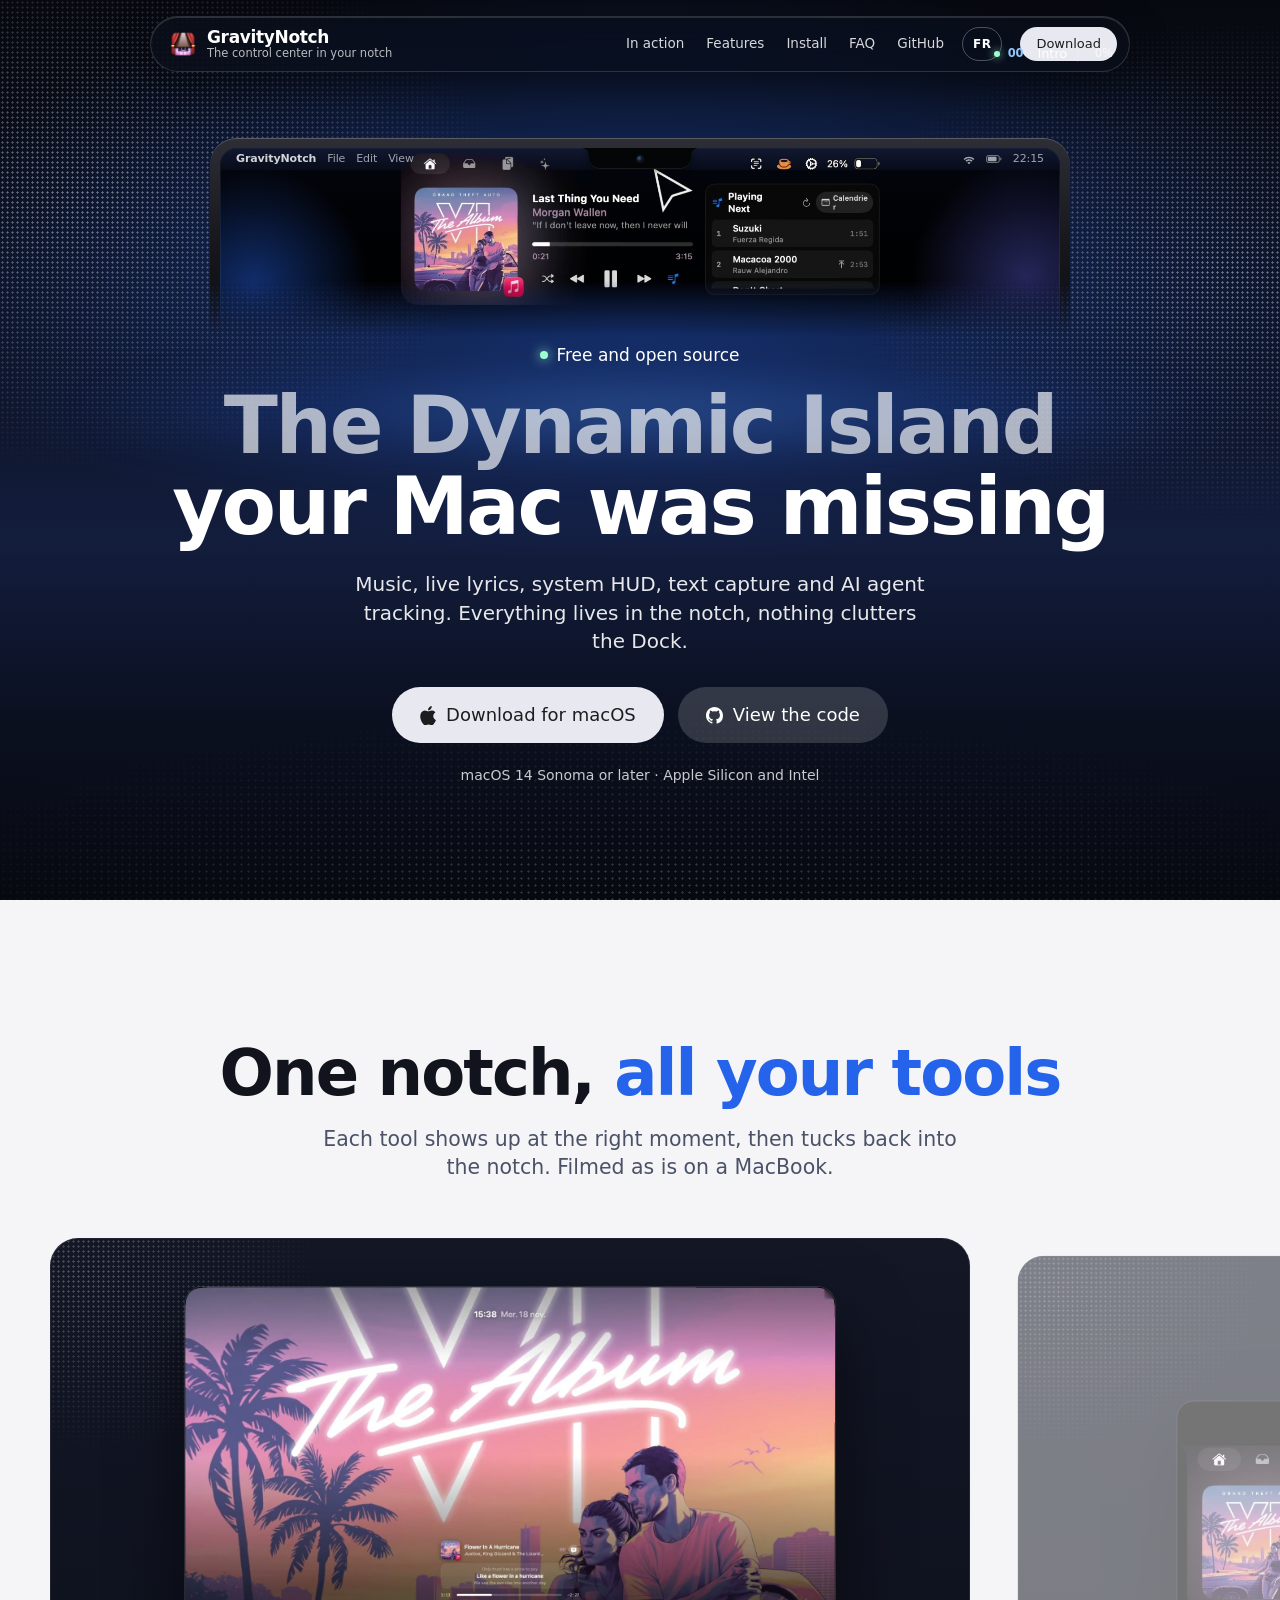
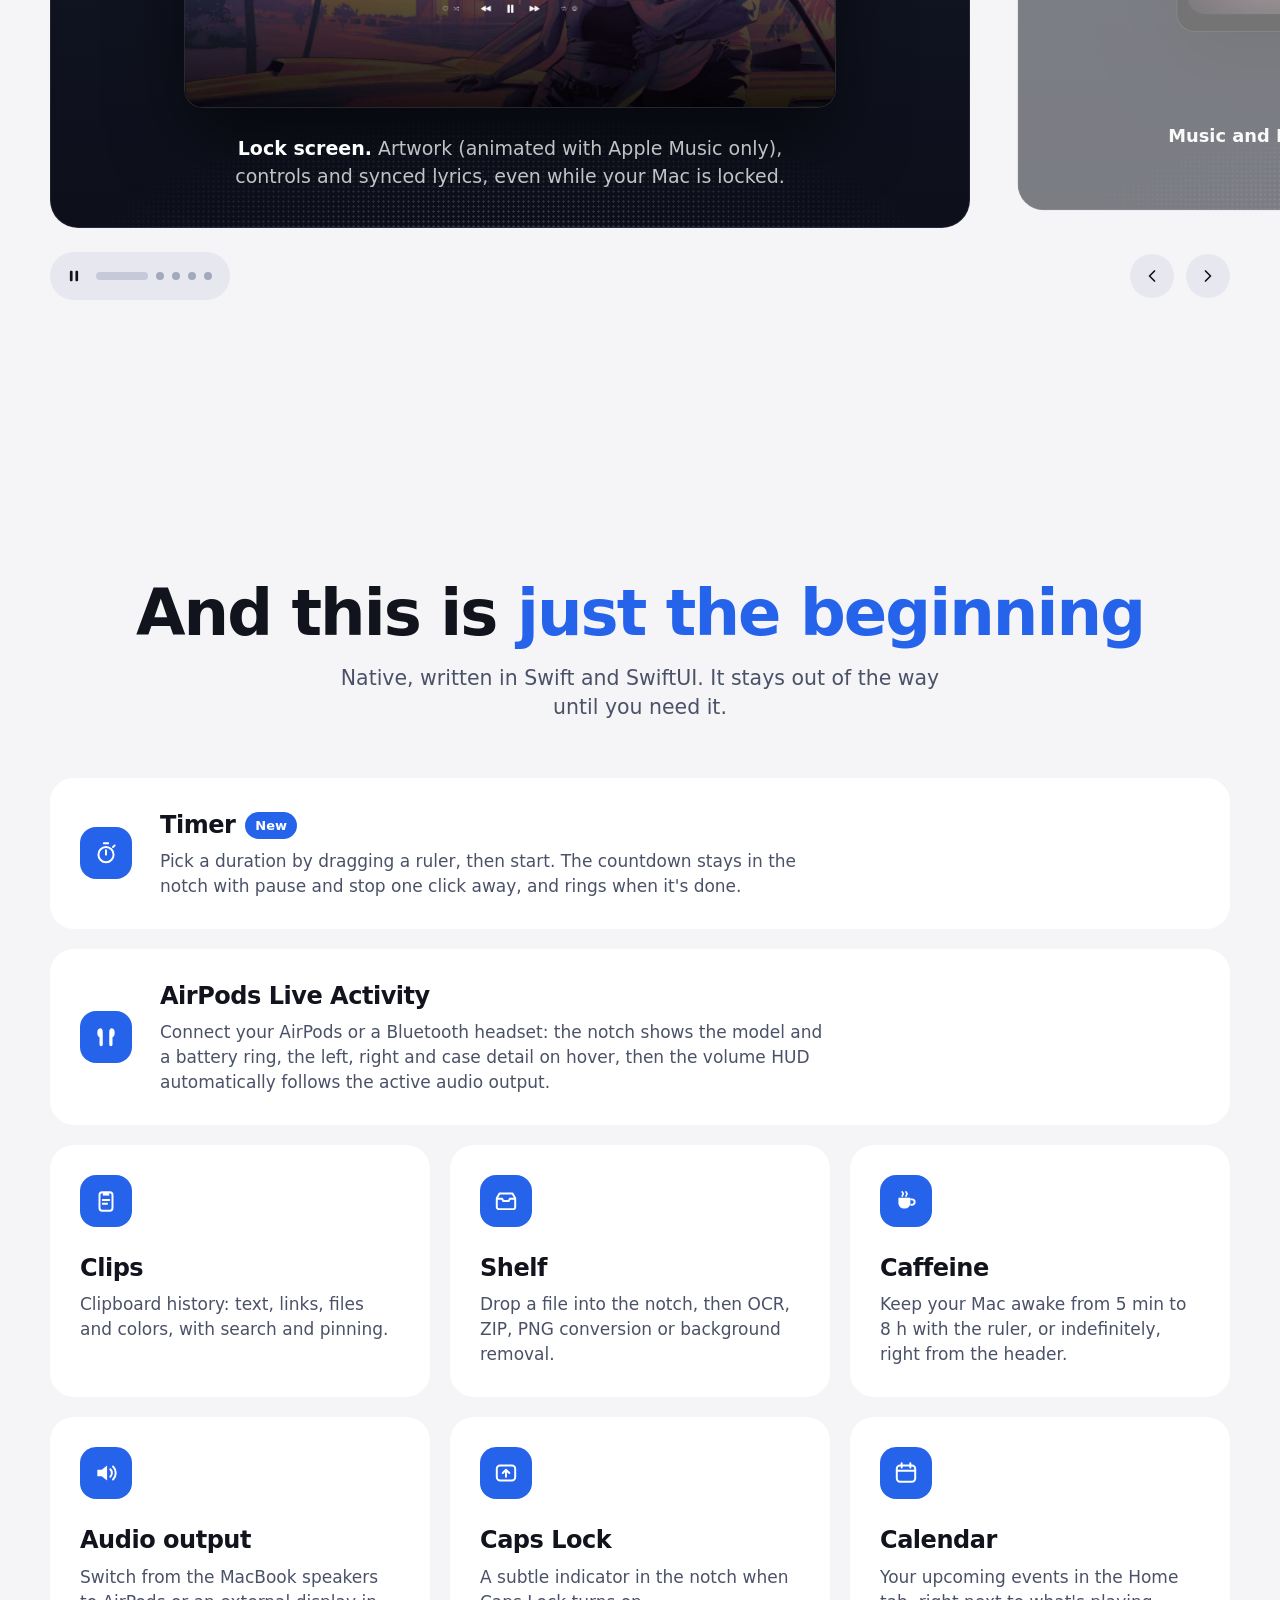
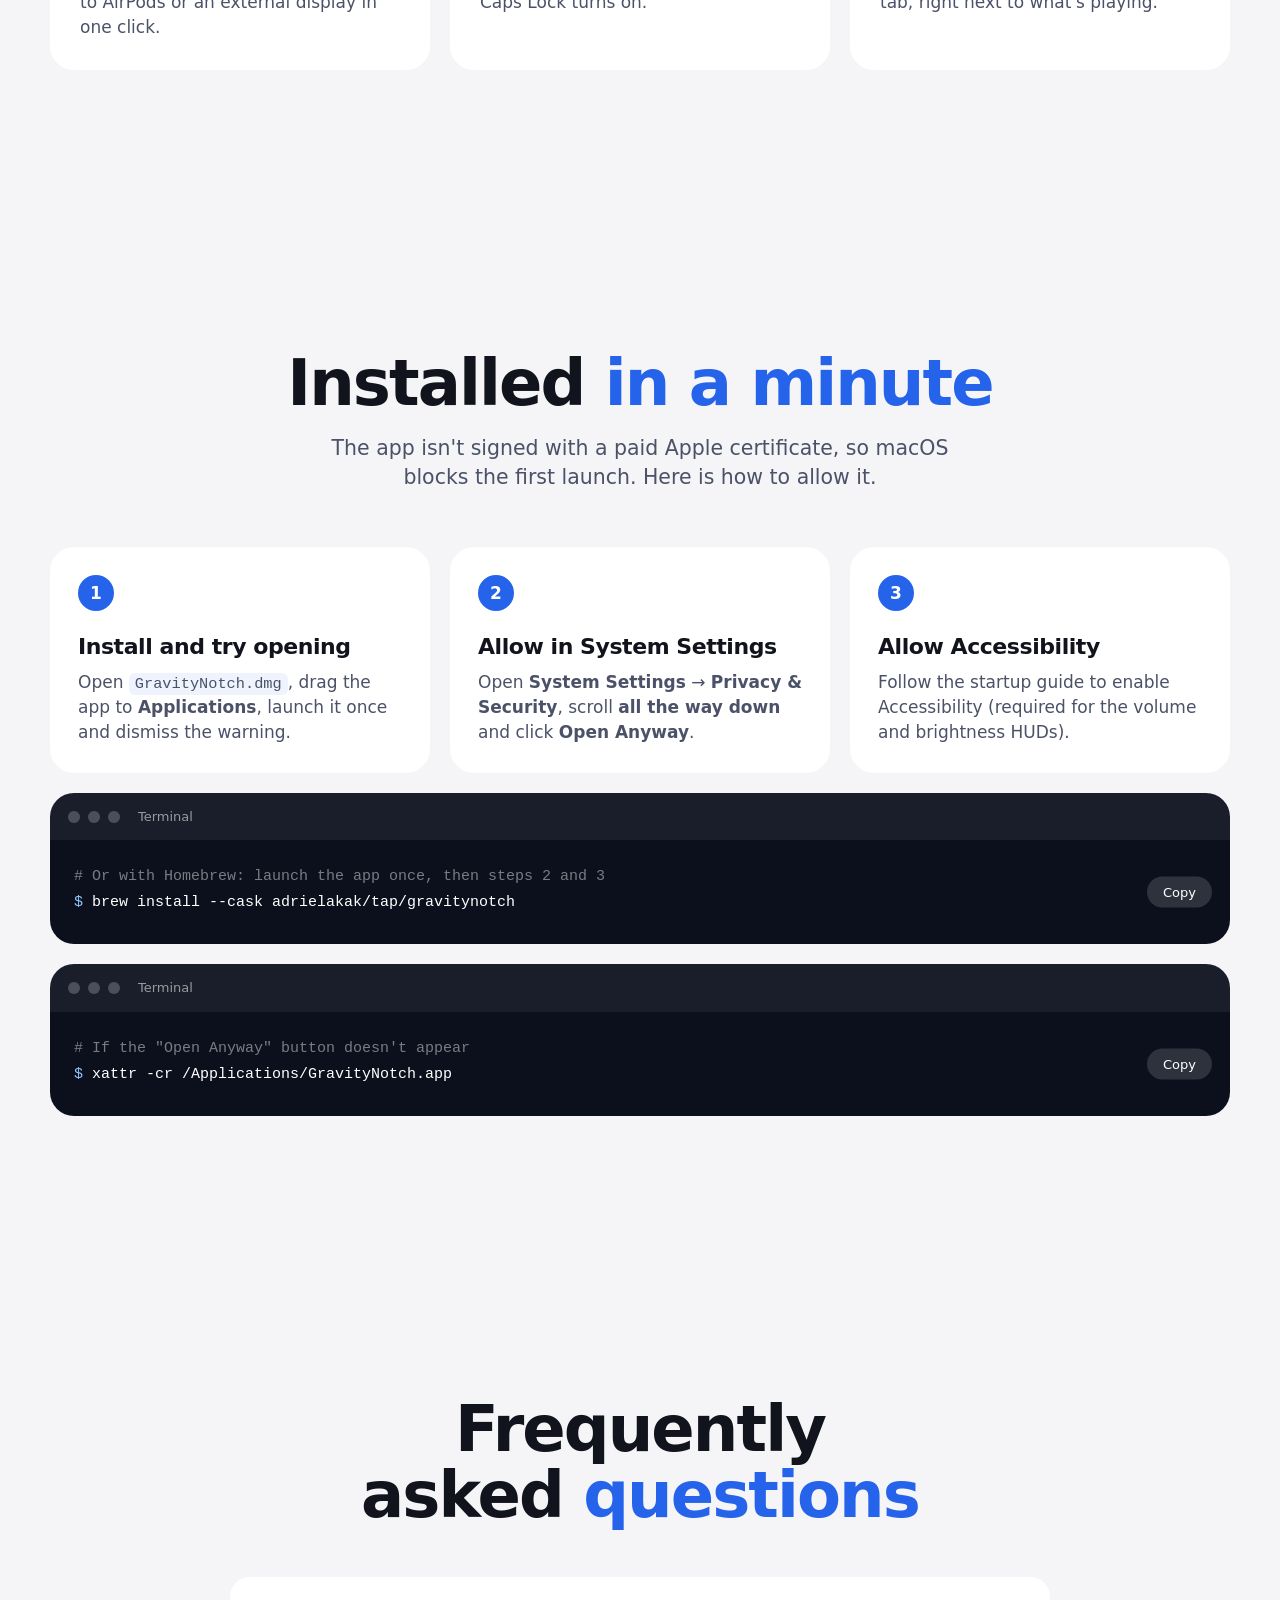
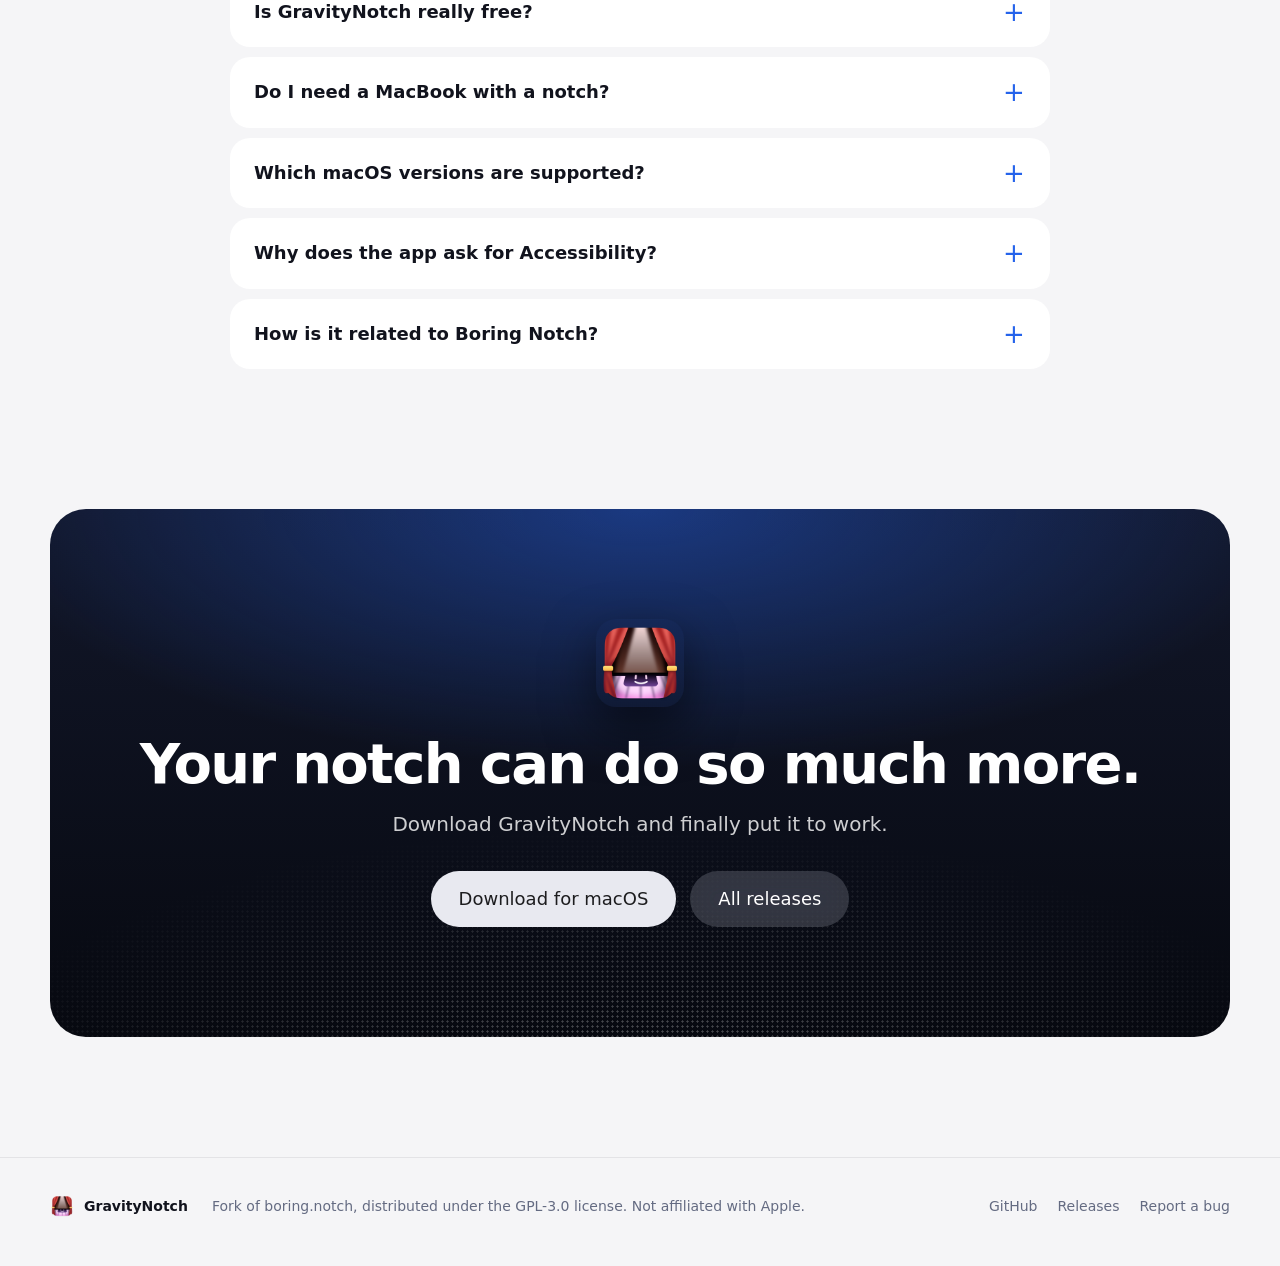
==== docs/index.html @ faa4b83b "docs: list macOS 27 Golden Gate as supported Co-Authored-By: Claude Opus 5.5 <noreply@anthropic.com>" ====
<!doctype html>
<html lang="fr">
<head>
  <meta charset="utf-8">
  <meta name="viewport" content="width=device-width, initial-scale=1, viewport-fit=cover">
  <title data-i18n="meta.title">GravityNotch, la Dynamic Island de votre Mac</title>
  <meta name="description" data-i18n-attr="content:meta.desc" content="GravityNotch transforme l'encoche de votre MacBook en centre de contrôle : musique, paroles sur l'écran verrouillé, HUD système, capture de texte et suivi d'agents IA. Gratuit et open source.">
  <meta name="theme-color" content="#070910">
  <meta property="og:type" content="website">
  <meta property="og:url" content="https://adrielakak.github.io/GravityNotch/">
  <meta property="og:title" content="GravityNotch">
  <meta property="og:description" content="La Dynamic Island de votre Mac. Gratuite et open source.">
  <meta property="og:image" content="https://adrielakak.github.io/GravityNotch/assets/og-preview.jpg">
  <meta property="og:image:width" content="1200">
  <meta property="og:image:height" content="630">
  <meta name="twitter:card" content="summary_large_image">
  <meta name="twitter:title" content="GravityNotch">
  <meta name="twitter:description" content="La Dynamic Island de votre Mac. Gratuite et open source.">
  <meta name="twitter:image" content="https://adrielakak.github.io/GravityNotch/assets/og-preview.jpg">
  <link rel="icon" type="image/png" href="assets/favicon.png">
  <link rel="stylesheet" href="styles.css?v=11">
  <script>document.documentElement.classList.add("js", "at-hero");</script>
</head>
<body>

  <header class="nav" id="nav">
    <div class="nav-inner">
      <a class="brand" href="#top" data-i18n-attr="aria-label:nav.home" aria-label="GravityNotch, accueil">
        <img src="assets/icon.png" alt="" width="28" height="28">
        <span class="brand-text">
          <strong>GravityNotch</strong>
          <small data-i18n="nav.tagline">Le centre de contrôle dans votre encoche</small>
        </span>
      </a>

      <div class="island-status" id="island-status" role="button" tabindex="0" data-i18n-attr="aria-label:nav.open" aria-label="Ouvrir la navigation">
        <span class="island-dot" aria-hidden="true"></span>
        <span class="island-section-wrap" id="island-section-wrap">
          <span class="island-index" id="island-index">00</span>
          <span class="island-sep" aria-hidden="true">·</span>
          <span class="island-section-name" id="island-section-name">Intro</span>
        </span>
        <span class="island-percent" id="island-percent">0%</span>
      </div>

      <nav class="nav-links" data-i18n-attr="aria-label:nav.main" aria-label="Navigation principale">
        <a href="#demo" data-section="demo" data-i18n="sec.demo">En action</a>
        <a href="#features" data-section="features" data-i18n="sec.features">Fonctionnalités</a>
        <a href="#install" data-section="install" data-i18n="sec.install">Installation</a>
        <a href="#faq" data-section="faq">FAQ</a>
        <a href="https://github.com/adrielakak/GravityNotch" target="_blank" rel="noopener">GitHub</a>
      </nav>
      <button class="nav-lang" id="lang-toggle" type="button" lang="en" aria-label="Switch to English">EN</button>
      <a class="pill pill-sm pill-light nav-cta" href="https://github.com/adrielakak/GravityNotch/releases/latest/download/GravityNotch.dmg" data-i18n="nav.cta">Télécharger</a>
    </div>
    <div class="island-progress-track" aria-hidden="true">
      <div class="island-progress-bar" id="island-progress-bar"></div>
    </div>
  </header>

  <main id="top">

    <section class="hero" id="hero">
      <div class="hero-bg" aria-hidden="true">
        <div class="stipple stipple-a"></div>
        <div class="stipple stipple-b"></div>
        <div class="horizon"></div>
      </div>

      <div class="screen">
        <div class="screen-display">
          <div class="mac-menubar" aria-hidden="true">
            <div class="mac-menu-left">
              <span>GravityNotch</span>
              <span>File</span>
              <span>Edit</span>
              <span>View</span>
            </div>
            <div class="mac-menu-right">
              <svg viewBox="0 0 16 12" width="12" height="9"><path fill="currentColor" d="M8 2.4c2.8 0 5.3 1.1 7.1 2.9l-1.3 1.3C12.3 5.1 10.3 4.2 8 4.2s-4.3.9-5.8 2.4L.9 5.3C2.7 3.5 5.2 2.4 8 2.4zm0 3.4c1.8 0 3.5.7 4.7 1.9l-1.3 1.3c-.9-.9-2.1-1.4-3.4-1.4s-2.5.5-3.4 1.4L3.3 7.7C4.5 6.5 6.2 5.8 8 5.8zm0 3.4c.9 0 1.7.4 2.2 1l-2.2 2.2-2.2-2.2c.5-.6 1.3-1 2.2-1z"/></svg>
              <svg viewBox="0 0 22 11" width="16" height="8"><rect x="0.8" y="0.8" width="17.4" height="9.4" rx="2.4" fill="none" stroke="currentColor" stroke-width="1.3" opacity="0.75"/><rect x="2.5" y="2.5" width="12" height="6" rx="1.2" fill="currentColor"/><path d="M19.5 3.6v3.8a1.6 1.6 0 0 0 0-3.8z" fill="currentColor" opacity="0.65"/></svg>
              <span>22:15</span>
            </div>
          </div>
          <div class="mac-notch" aria-hidden="true"><span class="mac-camera"></span></div>
          <div class="screen-stage">
            <video class="screen-video" src="assets/video/hero.mp4" poster="assets/video/hero.jpg"
                   autoplay muted loop playsinline preload="auto"
                   data-i18n-attr="aria-label:hero.video" aria-label="Démonstration : la musique, le volume, la luminosité et l'activité d'un agent IA s'affichent dans l'encoche"></video>
          </div>
        </div>
      </div>

      <div class="hero-copy">
        <p class="eyebrow" data-i18n="hero.eyebrow"><span class="dot"></span> Gratuit et open source</p>
        <h1 class="display" data-i18n="hero.title"><span class="soft">La Dynamic Island</span> qui manquait à votre Mac</h1>
        <p class="lede" data-i18n="hero.lede">Musique, paroles en direct, HUD système, capture de texte et suivi d'agents IA. Tout vit dans l'encoche, rien n'encombre le Dock.</p>
        <div class="cta-row">
          <a class="pill pill-light pill-lg" href="https://github.com/adrielakak/GravityNotch/releases/latest/download/GravityNotch.dmg">
            <svg viewBox="0 0 17 20" width="16" height="19" aria-hidden="true"><path fill="currentColor" d="M14.1 10.6c0-2.6 2.1-3.8 2.2-3.9-1.2-1.8-3.1-2-3.7-2-1.6-.2-3.1.9-3.9.9-.8 0-2-.9-3.4-.9C3.6 4.8 2 5.8 1.1 7.3c-1.8 3.2-.5 7.9 1.3 10.5.9 1.3 1.9 2.7 3.2 2.6 1.3-.1 1.8-.8 3.4-.8 1.6 0 2 .8 3.4.8 1.4 0 2.3-1.3 3.1-2.6 1-1.5 1.4-2.9 1.4-3-.1 0-2.8-1.1-2.8-4.2zM11.5 3c.7-.9 1.2-2 1-3.1-1 0-2.2.7-2.9 1.5-.6.7-1.2 1.9-1 3 1.1.1 2.2-.6 2.9-1.4z"/></svg>
            <span data-i18n="cta.download">Télécharger pour macOS</span>
          </a>
          <a class="pill pill-glass pill-lg" href="https://github.com/adrielakak/GravityNotch" target="_blank" rel="noopener">
            <svg viewBox="0 0 16 16" width="17" height="17" aria-hidden="true"><path fill="currentColor" d="M8 0C3.58 0 0 3.58 0 8c0 3.54 2.29 6.53 5.47 7.59.4.07.55-.17.55-.38v-1.33c-2.23.48-2.7-1.07-2.7-1.07-.36-.92-.89-1.17-.89-1.17-.73-.5.05-.49.05-.49.8.06 1.23.83 1.23.83.72 1.23 1.88.87 2.33.67.07-.52.28-.87.51-1.07-1.78-.2-3.65-.89-3.65-3.95 0-.87.31-1.59.82-2.15-.08-.2-.36-1.02.08-2.12 0 0 .67-.21 2.2.82a7.6 7.6 0 0 1 4 0c1.53-1.04 2.2-.82 2.2-.82.44 1.1.16 1.92.08 2.12.51.56.82 1.27.82 2.15 0 3.07-1.87 3.75-3.65 3.95.29.25.54.73.54 1.48v2.2c0 .21.15.46.55.38A8 8 0 0 0 16 8c0-4.42-3.58-8-8-8z"/></svg>
            <span data-i18n="cta.code">Voir le code</span>
          </a>
        </div>
        <p class="fineprint" data-i18n="hero.fine">macOS 14 Sonoma ou plus récent · Apple Silicon et Intel</p>
      </div>
    </section>

    <section class="section showcase" id="demo">
      <div class="wrap">
        <h2 class="headline reveal" data-i18n="demo.title">Une encoche, <span class="soft">tous vos outils</span></h2>
        <p class="sub reveal" data-i18n="demo.sub">Chaque outil apparaît au bon moment, puis se range dans l'encoche. Filmé tel quel sur un MacBook.</p>
      </div>

      <div class="rail" id="rail" data-i18n-attr="aria-roledescription:demo.carousel" aria-roledescription="carrousel">
        <article class="slide" aria-roledescription="diapositive" aria-label="1 sur 5">
          <div class="media media-full media-lock"><video src="assets/video/lock_screen.mp4" poster="assets/video/lock_screen.jpg" muted playsinline preload="none"></video></div>
          <p class="slide-cap" data-i18n="slide.1"><b>Écran verrouillé.</b> Pochette (animée avec Apple Music uniquement), commandes et paroles synchronisées, même Mac verrouillé.</p>
        </article>
        <article class="slide" aria-roledescription="diapositive" aria-label="2 sur 5">
          <div class="media media-wide"><video src="assets/video/musique.mp4" poster="assets/video/musique.jpg" muted playsinline preload="none"></video></div>
          <p class="slide-cap" data-i18n="slide.2"><b>Musique et Playing Next.</b> Survolez l'encoche : lecteur, paroles et file d'attente.</p>
        </article>
        <article class="slide" aria-roledescription="diapositive" aria-label="3 sur 5">
          <div class="media media-wide"><video src="assets/video/musique_and_brightness.mp4" poster="assets/video/musique_and_brightness.jpg" muted playsinline preload="none"></video></div>
          <p class="slide-cap" data-i18n="slide.3"><b>HUD système.</b> Volume et luminosité s'affichent dans l'encoche, sans les bulles de macOS.</p>
        </article>
        <article class="slide" aria-roledescription="diapositive" aria-label="4 sur 5">
          <div class="media media-full"><video src="assets/video/ocr.mp4" poster="assets/video/ocr.jpg" muted playsinline preload="none"></video></div>
          <p class="slide-cap" data-i18n="slide.4"><b>Capture de texte.</b> Sélectionnez une zone de l'écran, le texte est déjà dans le presse-papiers.</p>
        </article>
        <article class="slide" aria-roledescription="diapositive" aria-label="5 sur 5">
          <div class="media media-wide"><video src="assets/video/ai_activity.mp4" poster="assets/video/ai_activity.jpg" muted playsinline preload="none"></video></div>
          <p class="slide-cap" data-i18n="slide.5"><b>Agents IA.</b> Claude Code et Antigravity suivis en direct : étape, contexte, outils.</p>
        </article>
      </div>

      <div class="wrap rail-controls">
        <div class="dots-wrap">
          <button class="playpause" id="playpause" type="button" aria-label="Mettre en pause">
            <svg class="i-pause" viewBox="0 0 24 24"><rect x="6.5" y="5" width="3.6" height="14" rx="1.2" fill="currentColor"/><rect x="13.9" y="5" width="3.6" height="14" rx="1.2" fill="currentColor"/></svg>
            <svg class="i-play" viewBox="0 0 24 24"><path d="M8 5.5v13a1 1 0 0 0 1.5.86l10.5-6.5a1 1 0 0 0 0-1.72L9.5 4.64A1 1 0 0 0 8 5.5z" fill="currentColor"/></svg>
          </button>
          <div class="dots" id="dots" role="tablist" data-i18n-attr="aria-label:demo.choose" aria-label="Choisir une diapositive"></div>
        </div>
        <div class="arrows">
          <button class="arrow" id="prev" type="button" data-i18n-attr="aria-label:demo.prev" aria-label="Précédent"><svg viewBox="0 0 24 24"><path d="M15 6l-6 6 6 6" fill="none" stroke="currentColor" stroke-width="2" stroke-linecap="round" stroke-linejoin="round"/></svg></button>
          <button class="arrow" id="next" type="button" data-i18n-attr="aria-label:demo.next" aria-label="Suivant"><svg viewBox="0 0 24 24"><path d="M9 6l6 6-6 6" fill="none" stroke="currentColor" stroke-width="2" stroke-linecap="round" stroke-linejoin="round"/></svg></button>
        </div>
      </div>
    </section>

    <section class="section" id="features">
      <div class="wrap">
        <h2 class="headline reveal" data-i18n="feat.title">Et ce n'est <span class="soft">que le début</span></h2>
        <p class="sub reveal" data-i18n="feat.sub">Natif, écrit en Swift et SwiftUI. Il se fait oublier jusqu'au moment où vous en avez besoin.</p>

        <div class="grid">
          <div class="tile tile-wide reveal">
            <div class="tile-icon"><svg viewBox="0 0 24 24"><circle cx="12" cy="13.5" r="7" fill="none" stroke="currentColor" stroke-width="1.8"/><path d="M12 13.5V9.5M10 3h4M18.5 6.5l1.5-1.5" stroke="currentColor" stroke-width="1.8" stroke-linecap="round"/></svg></div>
            <div class="tile-body">
              <h3><span data-i18n="tile.t.t">Minuteur</span> <span class="tile-new" data-i18n="tile.new">Nouveau</span></h3>
              <p data-i18n="tile.t.d">Choisissez une durée en faisant glisser une réglette, puis lancez. Le compte à rebours reste dans l'encoche, avec pause et arrêt à portée de clic, et sonne à la fin.</p>
            </div>
          </div>
          <div class="tile tile-wide reveal">
            <div class="tile-icon"><svg viewBox="0 0 24 24"><path d="M7.5 4a3.5 3.5 0 0 0-3.5 3.5V9a3.5 3.5 0 0 0 2 3.16V19a1.5 1.5 0 0 0 3 0V7.5A3.5 3.5 0 0 0 7.5 4zM16.5 4A3.5 3.5 0 0 1 20 7.5V9a3.5 3.5 0 0 1-2 3.16V19a1.5 1.5 0 0 1-3 0V7.5A3.5 3.5 0 0 1 16.5 4z" fill="currentColor"/></svg></div>
            <div class="tile-body">
              <h3 data-i18n="tile.0.t">Live Activity AirPods</h3>
              <p data-i18n="tile.0.d">Connectez vos AirPods ou un casque Bluetooth : l'encoche affiche le modèle et l'anneau de batterie, le détail gauche, droite et boîtier au survol, puis le HUD de volume suit automatiquement la sortie audio active.</p>
            </div>
          </div>
          <div class="tile reveal">
            <div class="tile-icon"><svg viewBox="0 0 24 24"><rect x="6" y="4" width="12" height="17" rx="2.5" fill="none" stroke="currentColor" stroke-width="1.8"/><path d="M9 4.5h6v2.5H9z" fill="currentColor"/><path d="M9 11h6M9 14.5h4" stroke="currentColor" stroke-width="1.8" stroke-linecap="round"/></svg></div>
            <h3 data-i18n="tile.1.t">Clips</h3>
            <p data-i18n="tile.1.d">L'historique du presse-papiers : textes, liens, fichiers et couleurs, avec recherche et épinglage.</p>
          </div>
          <div class="tile reveal">
            <div class="tile-icon"><svg viewBox="0 0 24 24"><path d="M3.5 9.5 6 5h12l2.5 4.5v8a2 2 0 0 1-2 2h-13a2 2 0 0 1-2-2z" fill="none" stroke="currentColor" stroke-width="1.8" stroke-linejoin="round"/><path d="M3.5 10h5l1 2h5l1-2h5" fill="none" stroke="currentColor" stroke-width="1.8" stroke-linejoin="round"/></svg></div>
            <h3 data-i18n="tile.2.t">Shelf</h3>
            <p data-i18n="tile.2.d">Déposez un fichier dans l'encoche, puis OCR, ZIP, conversion PNG ou suppression du fond.</p>
          </div>
          <div class="tile reveal">
            <div class="tile-icon"><svg viewBox="0 0 24 24"><path d="M5 9h11v5a5 5 0 0 1-5 5h-1a5 5 0 0 1-5-5z" fill="currentColor"/><path d="M16 10.5h1.5a2.5 2.5 0 0 1 0 5H16" stroke="currentColor" stroke-width="1.8" fill="none"/><path d="M8.5 3.5c0 1 1 1 1 2s-1 1-1 2M12 3.5c0 1 1 1 1 2s-1 1-1 2" stroke="currentColor" stroke-width="1.5" fill="none" stroke-linecap="round"/></svg></div>
            <h3 data-i18n="tile.3.t">Caffeine</h3>
            <p data-i18n="tile.3.d">Empêchez la mise en veille de 5 min à 8 h avec la réglette, ou sans limite, depuis l'en-tête.</p>
          </div>
          <div class="tile reveal">
            <div class="tile-icon"><svg viewBox="0 0 24 24"><path d="M4 9h4l5-4v14l-5-4H4z" fill="currentColor"/><path d="M16 8.5a5 5 0 0 1 0 7M18.5 6a8.5 8.5 0 0 1 0 12" stroke="currentColor" stroke-width="1.8" fill="none" stroke-linecap="round"/></svg></div>
            <h3 data-i18n="tile.4.t">Sortie audio</h3>
            <p data-i18n="tile.4.d">Passez des haut-parleurs du MacBook aux AirPods ou à un écran externe en un clic.</p>
          </div>
          <div class="tile reveal">
            <div class="tile-icon"><svg viewBox="0 0 24 24"><rect x="3.5" y="5" width="17" height="14" rx="3" fill="none" stroke="currentColor" stroke-width="1.8"/><path d="M12 15.5V9m0 0-3 3m3-3 3 3" fill="none" stroke="currentColor" stroke-width="1.8" stroke-linecap="round" stroke-linejoin="round"/></svg></div>
            <h3 data-i18n="tile.5.t">Verr. Maj</h3>
            <p data-i18n="tile.5.d">Un indicateur discret dans l'encoche quand le verrouillage des majuscules s'active.</p>
          </div>
          <div class="tile reveal">
            <div class="tile-icon"><svg viewBox="0 0 24 24"><rect x="3.5" y="5" width="17" height="15" rx="3" fill="none" stroke="currentColor" stroke-width="1.8"/><path d="M3.5 10h17M8 3v4M16 3v4" stroke="currentColor" stroke-width="1.8" stroke-linecap="round"/></svg></div>
            <h3 data-i18n="tile.6.t">Calendrier</h3>
            <p data-i18n="tile.6.d">Vos prochains événements dans l'onglet Home, à côté de la musique en cours.</p>
          </div>
        </div>
      </div>
    </section>

    <section class="section" id="install">
      <div class="wrap">
        <h2 class="headline reveal" data-i18n="inst.title">Installé <span class="soft">en une minute</span></h2>
        <p class="sub reveal" data-i18n="inst.sub">L'app n'est pas signée avec un certificat Apple payant : macOS la bloque au premier lancement, c'est normal.</p>

        <ol class="steps">
          <li class="reveal"><span class="num">1</span><h3 data-i18n="step.1.t">Installez et lancez l'app</h3><p data-i18n="step.1.d">Ouvrez <code>GravityNotch.dmg</code>, glissez l'app dans <b>Applications</b>, lancez-la une première fois puis fermez l'alerte.</p></li>
          <li class="reveal"><span class="num">2</span><h3 data-i18n="step.2.t">Autorisez dans les Réglages</h3><p data-i18n="step.2.d">Ouvrez <b>Réglages Système</b> → <b>Confidentialité et sécurité</b>, descendez <b>tout en bas</b> et cliquez sur <b>Ouvrir quand même</b>.</p></li>
          <li class="reveal"><span class="num">3</span><h3 data-i18n="step.3.t">Autorisez l'Accessibilité</h3><p data-i18n="step.3.d">Suivez l'assistant au démarrage pour activer l'Accessibilité (requis pour les HUD volume et luminosité).</p></li>
        </ol>

        <div class="terminal reveal">
          <div class="term-bar"><i></i><i></i><i></i><span>Terminal</span></div>
          <div class="term-body">
            <p class="muted" data-i18n="inst.brew"># Ou avec Homebrew : lancez l'app une fois, puis étapes 2 et 3</p>
            <p><span class="prompt">$</span> <span id="cmd-brew">brew install --cask adrielakak/tap/gravitynotch</span></p>
            <button class="copy" type="button" data-copy="cmd-brew" data-i18n="inst.copy">Copier</button>
          </div>
        </div>

        <div class="terminal reveal">
          <div class="term-bar"><i></i><i></i><i></i><span>Terminal</span></div>
          <div class="term-body">
            <p class="muted" data-i18n="inst.comment"># Si le bouton « Ouvrir quand même » n'apparaît pas</p>
            <p><span class="prompt">$</span> <span id="cmd">xattr -cr /Applications/GravityNotch.app</span></p>
            <button class="copy" id="copy" type="button" data-copy="cmd" data-i18n="inst.copy">Copier</button>
          </div>
        </div>
      </div>
    </section>

    <section class="section" id="faq">
      <div class="wrap narrow">
        <h2 class="headline reveal" data-i18n="faq.title">Questions <span class="soft">fréquentes</span></h2>
        <div class="faq">
          <details>
            <summary data-i18n="faq.1.q">GravityNotch est-il vraiment gratuit&nbsp;?</summary>
            <p data-i18n="faq.1.a">Oui. Le code est publié sous licence GNU GPL v3.0 : vous pouvez l'utiliser, le lire, le modifier et le redistribuer selon les termes de la licence.</p>
          </details>
          <details>
            <summary data-i18n="faq.2.q">Faut-il un MacBook avec encoche&nbsp;?</summary>
            <p data-i18n="faq.2.a">Non. Sur un écran sans encoche, GravityNotch affiche une île virtuelle en haut de l'écran.</p>
          </details>
          <details>
            <summary data-i18n="faq.3.q">Quelles versions de macOS sont prises en charge&nbsp;?</summary>
            <p data-i18n="faq.3.a">macOS 14 Sonoma, macOS 15 Sequoia, macOS 26 Tahoe et macOS 27 Golden Gate, sur Apple Silicon comme sur Intel.</p>
          </details>
          <details>
            <summary data-i18n="faq.4.q">Pourquoi l'app demande-t-elle l'Accessibilité&nbsp;?</summary>
            <p data-i18n="faq.4.a">Pour intercepter les touches de volume, de luminosité et de rétroéclairage, et afficher leur HUD dans l'encoche à la place des bulles de macOS.</p>
          </details>
          <details>
            <summary data-i18n="faq.5.q">Quel est le lien avec Boring Notch&nbsp;?</summary>
            <p data-i18n="faq.5.a">GravityNotch est un fork de <a href="https://github.com/TheBoredTeam/boring.notch" target="_blank" rel="noopener">boring.notch</a> par TheBoredTeam, à qui revient l'architecture d'origine. GravityNotch y ajoute l'écran verrouillé, Playing Next, l'OCR, Clips, Agents et plus encore.</p>
          </details>
        </div>
      </div>
    </section>

    <section class="final">
      <div class="final-card reveal">
        <div class="stipple" aria-hidden="true"></div>
        <img src="assets/icon.png" alt="" width="88" height="88" class="final-icon">
        <h2 class="display-sm" data-i18n="final.title">Votre encoche peut faire bien plus.</h2>
        <p data-i18n="final.sub">Téléchargez GravityNotch et donnez-lui enfin du travail.</p>
        <div class="cta-row">
          <a class="pill pill-light pill-lg" href="https://github.com/adrielakak/GravityNotch/releases/latest/download/GravityNotch.dmg" data-i18n="cta.download">Télécharger pour macOS</a>
          <a class="pill pill-glass pill-lg" href="https://github.com/adrielakak/GravityNotch/releases" target="_blank" rel="noopener" data-i18n="final.all">Toutes les versions</a>
        </div>
      </div>
    </section>
  </main>

  <footer class="footer">
    <div class="wrap footer-inner">
      <div class="brand">
        <img src="assets/icon.png" alt="" width="24" height="24">
        <strong>GravityNotch</strong>
      </div>
      <p data-i18n="footer.text">Fork de <a href="https://github.com/TheBoredTeam/boring.notch" target="_blank" rel="noopener">boring.notch</a>, distribué sous licence GPL-3.0. Non affilié à Apple.</p>
      <div class="footer-links">
        <a href="https://github.com/adrielakak/GravityNotch" target="_blank" rel="noopener">GitHub</a>
        <a href="https://github.com/adrielakak/GravityNotch/releases" target="_blank" rel="noopener">Releases</a>
        <a href="https://github.com/adrielakak/GravityNotch/issues" target="_blank" rel="noopener" data-i18n="footer.bug">Signaler un bug</a>
      </div>
    </div>
  </footer>

  <script src="i18n.js?v=11"></script>
  <script src="script.js?v=11"></script>
</body>
</html>
---- docs/styles.css ----
:root {
  --ultra: #2563eb;
  --deep: #070910;
  --fill: #1d4ed8;
  --shadow-ink: #0c101d;
  --page: #f5f5f7;
  --lilac: #f5f5f7;
  --ink: #11131d;
  --ink-2: #4b5268;
  --ink-3: #646b82;
  --pill-light: #e8e9f0;
  --pill-ink: #1d1d1f;
  --radius-card: 28px;
  --radius-tile: 24px;
  --gutter: 24px;
  --maxw: 1180px;
  --ease-out: cubic-bezier(0.22, 1, 0.36, 1);
  --font-display: -apple-system, "SF Pro Display", "Inter", system-ui, sans-serif;
  --font-text: -apple-system, "SF Pro Text", "Inter", system-ui, "Segoe UI", sans-serif;
  --font-mono: ui-monospace, "SF Mono", Menlo, monospace;
  color-scheme: light;
}

* { box-sizing: border-box; }
html { scroll-behavior: smooth; -webkit-text-size-adjust: 100%; background: var(--page); overflow-x: clip; }
html.at-hero { background: var(--deep); }
body {
  margin: 0;
  background: var(--page);
  color: var(--ink);
  font-family: var(--font-text);
  font-size: 17px;
  line-height: 1.47;
  -webkit-font-smoothing: antialiased;
  overflow-x: hidden;
  overflow-x: clip;
}
html.at-hero body { background: var(--deep); }
main, .footer { background: var(--page); }
img, video { display: block; max-width: 100%; }
a { color: inherit; }
code { font-family: var(--font-mono); font-size: 0.9em; background: rgb(37 99 235 / 0.08); padding: 2px 6px; border-radius: 6px; }
button { font: inherit; -webkit-tap-highlight-color: transparent; }

.wrap { width: min(var(--maxw), 100% - var(--gutter) * 2); margin-inline: auto; }
.wrap.narrow { max-width: 820px; }

/* ---------- Type ---------- */
.display, .headline, .display-sm { font-family: var(--font-display); font-weight: 600; margin: 0; text-wrap: balance; }
.display { font-size: clamp(42px, 6.2vw, 82px); line-height: 1.02; letter-spacing: -0.03em; color: #fff; }
.display .soft { color: rgb(255 255 255 / 0.66); }
.headline { font-size: clamp(36px, 5vw, 64px); line-height: 1.04; letter-spacing: -0.03em; text-align: center; color: var(--ink); }
.headline .soft { color: var(--ultra); }
.display-sm { font-size: clamp(32px, 4.4vw, 56px); line-height: 1.05; letter-spacing: -0.03em; }
.sub { max-width: 640px; margin: 18px auto 0; text-align: center; color: var(--ink-2); font-size: clamp(17px, 1.6vw, 21px); line-height: 1.4; text-wrap: pretty; }

/* ---------- Pills ---------- */
.pill {
  display: inline-flex; align-items: center; justify-content: center; gap: 10px;
  border-radius: 999px; text-decoration: none; font-weight: 500; white-space: nowrap;
  transition: background-color 160ms ease, transform 160ms var(--ease-out), color 160ms ease;
  -webkit-tap-highlight-color: transparent;
}
.pill:active { transform: scale(0.97); }
.pill-lg { height: 56px; padding: 0 28px; font-size: 18px; }
.pill-sm { height: 30px; padding: 0 14px; font-size: 13px; }
.pill-light { background: var(--pill-light); color: var(--pill-ink); }
.pill-glass { background: rgb(255 255 255 / 0.16); color: #fff; backdrop-filter: blur(14px) saturate(150%); -webkit-backdrop-filter: blur(14px) saturate(150%); }
@media (hover: hover) {
  .pill-light:hover { background: #fff; }
  .pill-glass:hover { background: rgb(255 255 255 / 0.26); }
}

/* ---------- Nav (Dynamic Island / GravityNotch) ---------- */
.nav {
  position: fixed;
  top: 16px;
  left: 50%;
  transform: translateX(-50%);
  z-index: 50;
  width: calc(100% - var(--gutter) * 2);
  max-width: 980px;
  padding: 9px 12px 9px 18px;
  border-radius: 999px;
  background: rgb(11 14 24 / 0.72);
  border: 1px solid rgb(255 255 255 / 0.14);
  box-shadow: inset 0 1px 0 rgb(255 255 255 / 0.14), 0 14px 40px rgb(0 0 0 / 0.42);
  backdrop-filter: blur(20px) saturate(180%);
  -webkit-backdrop-filter: blur(20px) saturate(180%);
  color: #fff;
  overflow: hidden;
  transition:
    max-width 360ms var(--ease-out),
    padding 360ms var(--ease-out),
    top 360ms var(--ease-out),
    background-color 280ms ease,
    border-color 280ms ease,
    box-shadow 280ms ease,
    color 280ms ease,
    transform 160ms var(--ease-out);
}
.nav:hover,
.nav.island-open {
  background: rgb(14 18 32 / 0.86);
  border-color: rgb(255 255 255 / 0.22);
  box-shadow: inset 0 1px 0 rgb(255 255 255 / 0.18), 0 18px 48px rgb(0 0 0 / 0.52);
}
.nav.light {
  background: rgb(255 255 255 / 0.82);
  border-color: rgb(17 19 29 / 0.1);
  box-shadow: inset 0 1px 0 rgb(255 255 255 / 0.85), 0 12px 36px rgb(17 19 29 / 0.1);
  color: var(--ink);
}
.nav.light:hover,
.nav.light.island-open {
  background: rgb(255 255 255 / 0.92);
  border-color: rgb(17 19 29 / 0.16);
  box-shadow: inset 0 1px 0 #fff, 0 16px 44px rgb(17 19 29 / 0.14);
}
.nav:active {
  transform: translateX(-50%) scale(0.99);
}

.nav-inner {
  position: relative;
  display: flex;
  align-items: center;
  justify-content: space-between;
  min-height: 36px;
  gap: 18px;
}
.brand {
  display: flex;
  align-items: center;
  gap: 10px;
  text-decoration: none;
  margin-right: auto;
  flex-shrink: 0;
}
.brand img { border-radius: 7px; flex-shrink: 0; }
.brand-text { display: flex; flex-direction: column; line-height: 1.12; }
.brand-text strong { font-family: var(--font-display); font-size: 17px; font-weight: 600; letter-spacing: -0.02em; }
.brand-text small {
  font-size: 11.5px;
  opacity: 0.72;
  max-width: 240px;
  white-space: nowrap;
  overflow: hidden;
  transition: opacity 180ms ease, max-width 280ms var(--ease-out), height 240ms var(--ease-out);
}
.nav-links {
  display: flex;
  align-items: center;
  gap: 22px;
  white-space: nowrap;
  flex-shrink: 0;
  opacity: 1;
  visibility: visible;
  transform: translateX(0) scale(1);
  transition: opacity 220ms ease 60ms, transform 280ms var(--ease-out) 40ms, visibility 0s linear 0s;
}
.nav-links a {
  position: relative;
  text-decoration: none;
  font-size: 13.5px;
  font-weight: 500;
  opacity: 0.84;
  transition: opacity 160ms ease, color 160ms ease;
}
.nav-links a:hover,
.nav-links a.active-nav { opacity: 1; }
.nav-links a.active-nav::after {
  content: "";
  position: absolute;
  left: 50%;
  bottom: -6px;
  transform: translateX(-50%);
  width: 4px;
  height: 4px;
  border-radius: 50%;
  background: #9dffcf;
  box-shadow: 0 0 8px #9dffcf;
  transition: background-color 280ms ease, box-shadow 280ms ease;
}
.nav.light .nav-links a.active-nav::after {
  background: var(--ultra);
  box-shadow: 0 0 8px rgb(37 99 235 / 0.5);
}

.nav-cta {
  flex-shrink: 0;
  height: 34px;
  padding: 0 16px;
  font-size: 13px;
  transition:
    background-color 280ms ease,
    color 280ms ease,
    opacity 220ms ease 60ms,
    transform 240ms var(--ease-out);
}
.nav.light .nav-cta { background: var(--ultra); color: #fff; }
.nav-lang {
  flex-shrink: 0;
  height: 34px;
  min-width: 40px;
  padding: 0 10px;
  border: 1px solid rgb(255 255 255 / 0.28);
  border-radius: 999px;
  background: transparent;
  color: #fff;
  font: 600 12px/1 var(--font-text);
  letter-spacing: 0.04em;
  cursor: pointer;
  transition: background-color 200ms ease, border-color 200ms ease, color 280ms ease, opacity 220ms ease 60ms, transform 160ms var(--ease-out);
}
.nav-lang:active { transform: scale(0.94); }
.nav.light .nav-lang { color: var(--ink); border-color: rgb(17 19 29 / 0.18); }
@media (hover: hover) {
  .nav-lang:hover { background: rgb(255 255 255 / 0.12); }
  .nav.light .nav-lang:hover { background: rgb(17 19 29 / 0.06); }
}
@media (hover: hover) {
  .nav.light .nav-cta:hover { background: var(--fill); }
}

/* Compact status indicator inside Dynamic Island */
.island-status {
  position: absolute;
  right: 4px;
  top: 50%;
  transform: translateY(-50%) scale(0.95);
  display: flex;
  align-items: center;
  gap: 8px;
  opacity: 0;
  visibility: hidden;
  pointer-events: none;
  white-space: nowrap;
  cursor: pointer;
  user-select: none;
  transition: opacity 140ms ease, transform 200ms var(--ease-out), visibility 0s linear 140ms;
}
.island-dot {
  width: 6px;
  height: 6px;
  border-radius: 50%;
  background: #9dffcf;
  box-shadow: 0 0 8px #9dffcf;
  flex-shrink: 0;
  transition: background-color 280ms ease, box-shadow 280ms ease;
}
.nav.light .island-dot {
  background: var(--ultra);
  box-shadow: 0 0 8px rgb(37 99 235 / 0.45);
}
.island-section-wrap {
  display: inline-flex;
  align-items: center;
  gap: 5px;
  font-size: 13px;
  font-weight: 500;
  letter-spacing: -0.01em;
}
.island-index {
  font-variant-numeric: tabular-nums;
  font-size: 11.5px;
  font-weight: 600;
  color: #93c5fd;
  transition: color 280ms ease;
}
.nav.light .island-index { color: var(--ultra); }
.island-sep { opacity: 0.36; }
.island-percent {
  font-variant-numeric: tabular-nums;
  font-size: 11.5px;
  font-weight: 500;
  opacity: 0.72;
  padding-left: 8px;
  margin-left: 2px;
  border-left: 1px solid rgb(255 255 255 / 0.18);
  min-width: 36px;
  text-align: right;
}
.nav.light .island-percent { border-left-color: rgb(17 19 29 / 0.14); }

/* Hairline scroll progress track along bottom of island */
.island-progress-track {
  position: absolute;
  left: 22px;
  right: 22px;
  bottom: 0;
  height: 2px;
  background: rgb(255 255 255 / 0.1);
  border-radius: 999px;
  overflow: hidden;
  pointer-events: none;
  opacity: 0;
  transition: opacity 240ms ease, background-color 280ms ease;
}
.nav.light .island-progress-track { background: rgb(17 19 29 / 0.08); }
.island-progress-bar {
  height: 100%;
  width: 0%;
  background: linear-gradient(90deg, #9dffcf, #fff);
  border-radius: 999px;
  transition: width 80ms linear, background 280ms ease;
}
.nav.light .island-progress-bar {
  background: linear-gradient(90deg, var(--ultra), #60a5fa);
}

.nav.island-compact { top: 12px; }
.nav.island-compact .island-progress-track { opacity: 1; }
.nav.island-compact .brand-text small { opacity: 0; max-width: 0; height: 0; }

/* Compact GravityNotch state when scrolled down (and not hovered/focused/opened) */
.nav.island-compact:not(.island-open):not(:focus-within) {
  max-width: 380px;
  padding: 7px 18px;
}
.nav.island-compact:not(.island-open):not(:focus-within) .nav-links,
.nav.island-compact:not(.island-open):not(:focus-within) .nav-lang,
.nav.island-compact:not(.island-open):not(:focus-within) .nav-cta {
  position: absolute;
  right: 12px;
  opacity: 0;
  visibility: hidden;
  pointer-events: none;
  transform: translateX(6px) scale(0.96);
  transition: opacity 120ms ease, transform 160ms ease, visibility 0s linear 120ms;
}
.nav.island-compact:not(.island-open):not(:focus-within) .island-status {
  position: static;
  transform: translateY(0) scale(1);
  opacity: 1;
  visibility: visible;
  pointer-events: auto;
  transition: opacity 220ms ease 80ms, transform 280ms var(--ease-out) 40ms, visibility 0s linear 0s;
}

@media (max-width: 860px) {
  .brand-text small { display: none; }
  .nav { padding: 8px 12px 8px 16px; }
  .nav-links { gap: 16px; }
}
@media (max-width: 680px) {
  .nav {
    top: 10px;
    border-radius: 22px;
    padding: 10px 14px 14px;
  }
  .nav-inner {
    flex-wrap: wrap;
    row-gap: 8px;
    column-gap: 10px;
    min-height: 30px;
  }
  .brand { order: 1; margin-right: auto; }
  .brand-text strong { font-size: 15.5px; }
  .nav-lang { order: 2; height: 30px; min-width: 36px; padding: 0 8px; font-size: 11.5px; }
  .nav-cta {
    order: 2;
    height: 30px;
    padding: 0 13px;
    font-size: 12.5px;
  }
  .nav-links {
    order: 3;
    display: flex;
    width: 100%;
    justify-content: space-between;
    align-items: center;
    gap: 4px;
    padding-top: 8px;
    border-top: 1px solid rgb(255 255 255 / 0.14);
  }
  .nav.light .nav-links {
    border-top-color: rgb(17 19 29 / 0.08);
  }
  .nav-links a {
    font-size: clamp(11.5px, 3.1vw, 13px);
    padding: 2px 0;
  }
  .nav-links a.active-nav::after {
    bottom: -4px;
    width: 3.5px;
    height: 3.5px;
  }
  .island-status { order: 2; }
  .island-section-wrap { font-size: 12px; gap: 4px; }
  .island-percent { font-size: 11px; padding-left: 6px; min-width: 32px; }
  .nav.island-compact:not(.island-open):not(:focus-within) {
    max-width: 342px;
    padding: 6px 14px;
    border-radius: 999px;
  }
  .nav.island-compact:not(.island-open):not(:focus-within) .nav-inner {
    flex-wrap: nowrap;
  }
  .nav.island-compact:not(.island-open):not(:focus-within) .nav-links {
    width: auto;
    padding-top: 0;
    border-top: 0;
  }
}

/* ---------- Stipple texture ---------- */
.stipple {
  position: absolute; inset: 0; pointer-events: none;
  background-image: radial-gradient(circle at center, rgb(255 255 255 / 0.95) 0.9px, transparent 1.3px);
  background-size: 5px 5px;
}

/* ---------- Hero ---------- */
.hero {
  position: relative; isolation: isolate; overflow: hidden;
  min-height: 100vh; min-height: 100svh; min-height: 100dvh;
  padding: 100px var(--gutter) 76px;
  display: flex; flex-direction: column; align-items: center; justify-content: center;
  color: #fff;
  background:
    radial-gradient(90% 50% at 50% 30%, rgb(37 99 235 / 0.42) 0%, transparent 65%),
    linear-gradient(180deg, var(--deep) 0%, #0d1326 40%, #131d3d 60%, #0b1020 80%, var(--deep) 100%);
}
.hero-bg { position: absolute; inset: 0; z-index: -1; }
.stipple-a {
  -webkit-mask-image: radial-gradient(34% 30% at 6% 22%, #000, transparent), radial-gradient(30% 28% at 96% 30%, #000, transparent);
          mask-image: radial-gradient(34% 30% at 6% 22%, #000, transparent), radial-gradient(30% 28% at 96% 30%, #000, transparent);
  opacity: 0.45;
  animation: drift 16s ease-in-out infinite alternate;
}
.stipple-b {
  background-size: 7px 7px;
  -webkit-mask-image: radial-gradient(60% 22% at 50% 100%, #000, transparent);
          mask-image: radial-gradient(60% 22% at 50% 100%, #000, transparent);
  opacity: 0.22;
}
.horizon {
  position: absolute; left: -10%; right: -10%; top: 38%; height: 140px;
  background: radial-gradient(50% 50% at 50% 50%, rgb(96 165 250 / 0.35), rgb(37 99 235 / 0.16) 45%, transparent 75%);
  filter: blur(22px);
}
@keyframes drift { from { transform: translateY(0); } to { transform: translateY(-14px); } }

/* The screen: MacBook display frame with physical notch + real recording at 1:1 Retina scale */
.screen {
  position: relative;
  width: min(860px, 100%);
  padding: 10px 10px 0;
  border-radius: 26px 26px 0 0;
  background: linear-gradient(180deg, #2d2e36 0%, #16161b 55%, #0c0d11 100%);
  box-shadow: inset 0 1px 0 rgb(255 255 255 / 0.22), 0 0 0 1px rgb(0 0 0 / 0.5), 0 40px 120px rgb(0 0 0 / 0.65);
  -webkit-mask-image: linear-gradient(#000 72%, transparent);
          mask-image: linear-gradient(#000 72%, transparent);
  animation: screen-in 1100ms var(--ease-out) both;
}
.screen.is-paused { cursor: pointer; }
.screen-display {
  position: relative;
  isolation: isolate;
  width: 100%;
  background:
    radial-gradient(19% 85% at 4% 72%, rgb(37 99 235 / 0.45), transparent 72%),
    radial-gradient(19% 85% at 96% 68%, rgb(99 102 241 / 0.36), transparent 72%),
    linear-gradient(180deg, #040711 0%, #010205 32%, #000 100%);
  border-radius: 17px 17px 0 0;
  box-shadow: inset 0 0 0 1px rgb(255 255 255 / 0.06);
  overflow: hidden;
  display: flex;
  justify-content: center;
  align-items: flex-start;
  padding-bottom: 16px;
}
.mac-menubar {
  position: absolute;
  inset: 0 0 auto;
  height: 22px;
  padding: 0 16px;
  display: flex;
  align-items: center;
  justify-content: space-between;
  background: linear-gradient(180deg, rgb(28 38 74 / 0.55), rgb(16 23 48 / 0.35));
  color: rgb(255 255 255 / 0.62);
  font-size: 11px;
  font-weight: 500;
  letter-spacing: -0.01em;
  pointer-events: none;
  user-select: none;
}
.mac-menu-left,
.mac-menu-right {
  display: flex;
  align-items: center;
  gap: 11px;
}
.mac-menu-left span:first-of-type { font-weight: 600; color: rgb(255 255 255 / 0.82); }
.screen-stage {
  position: relative;
  width: min(496px, 100%);
  aspect-ratio: 976 / 338;
  overflow: hidden;
  mix-blend-mode: lighten;
}
.mac-notch {
  position: absolute;
  top: 0;
  left: 50%;
  transform: translateX(-50%);
  width: min(102px, 20.5%);
  aspect-ratio: 102 / 21;
  background: #040507;
  border-radius: 0 0 10px 10px;
  box-shadow: inset 0 -1px 0 rgb(255 255 255 / 0.08), 0 1px 6px rgb(0 0 0 / 0.55);
  display: grid;
  place-items: center;
  pointer-events: none;
  z-index: 4;
}
.mac-notch::before,
.mac-notch::after {
  content: "";
  position: absolute;
  top: 0;
  width: 7px;
  height: 7px;
}
.mac-notch::before {
  left: -7px;
  background: radial-gradient(circle at 0 100%, transparent 6.5px, #040507 7px);
}
.mac-notch::after {
  right: -7px;
  background: radial-gradient(circle at 100% 100%, transparent 6.5px, #040507 7px);
}
.mac-camera {
  width: 6px;
  height: 6px;
  border-radius: 50%;
  background: radial-gradient(circle at 35% 35%, #3b5998 0%, #142240 45%, #05060a 78%);
  box-shadow: 0 0 0 1px rgb(255 255 255 / 0.07);
}
.screen-video {
  display: block;
  width: 100%;
  height: auto;
  aspect-ratio: 976 / 410;
  margin-top: -7.4%;
  object-fit: cover;
}
@keyframes screen-in { from { opacity: 0; transform: translateY(-24px) scale(0.98); } to { opacity: 1; transform: none; } }

.hero-copy { position: relative; text-align: center; max-width: 1000px; margin-top: 6px; }
.hero-copy > * { animation: rise 900ms var(--ease-out) both; }
.hero-copy > :nth-child(1) { animation-delay: 250ms; }
.hero-copy > :nth-child(2) { animation-delay: 330ms; }
.hero-copy > :nth-child(3) { animation-delay: 410ms; }
.hero-copy > :nth-child(4) { animation-delay: 490ms; }
.hero-copy > :nth-child(5) { animation-delay: 570ms; }
@keyframes rise { from { opacity: 0; transform: translateY(14px); } to { opacity: 1; transform: none; } }
.eyebrow { display: inline-flex; align-items: center; gap: 8px; margin: 0 0 18px; font-size: 17px; font-weight: 500; }
.eyebrow .dot { width: 8px; height: 8px; border-radius: 50%; background: #9dffcf; box-shadow: 0 0 12px #9dffcf; }
.lede { max-width: 600px; margin: 22px auto 0; font-size: clamp(17px, 1.6vw, 20px); line-height: 1.42; color: rgb(255 255 255 / 0.9); text-wrap: pretty; }
.cta-row { margin-top: 32px; display: flex; gap: 14px; justify-content: center; flex-wrap: wrap; }
.fineprint { margin: 22px 0 0; font-size: 14px; font-weight: 500; color: rgb(255 255 255 / 0.78); }

@media (hover: none) and (pointer: coarse) {
  .hero {
    min-height: 100vh;
    min-height: 100lvh;
    padding-bottom: calc(76px + 100lvh - 100svh);
  }
}

@media (max-width: 740px) {
  .mac-menu-left,
  .mac-menu-right { display: none; }
}

@media (max-width: 640px) {
  .hero {
    min-height: 100vh;
    min-height: 100lvh;
    padding: 104px var(--gutter) calc(44px + 100lvh - 100svh);
    justify-content: center;
  }
  .screen { border-radius: 18px 18px 0 0; padding: 8px 8px 0; }
  .screen-display { border-radius: 11px 11px 0 0; padding-bottom: 6px; }
  .mac-notch { border-radius: 0 0 7px 7px; }
  .mac-camera { width: 4px; height: 4px; }
  .pill-lg { width: 100%; }
}

/* ---------- Sections ---------- */
.section { padding: clamp(80px, 11vw, 140px) 0; }

/* ---------- Carousel ---------- */
.rail {
  margin-top: 56px;
  display: flex; gap: 20px;
  overflow-x: auto; scroll-snap-type: x mandatory;
  padding: 0 max(var(--gutter), (100vw - var(--maxw)) / 2);
  scroll-padding-inline: max(var(--gutter), (100vw - var(--maxw)) / 2);
  scrollbar-width: none; overscroll-behavior-x: contain;
}
.rail::-webkit-scrollbar { display: none; }
.slide {
  flex: none; width: min(920px, 86vw); scroll-snap-align: start;
  border-radius: var(--radius-card); overflow: hidden; position: relative; isolation: isolate;
  background: linear-gradient(180deg, #131726 0%, #0d101b 100%); color: #fff;
  border: 1px solid rgb(255 255 255 / 0.08);
  padding: clamp(28px, 4vw, 48px) clamp(20px, 4vw, 56px) 0;
  display: flex; flex-direction: column; align-items: center;
  opacity: 0.52; transform: scale(0.94);
  transition: opacity 600ms ease, transform 700ms var(--ease-out);
}
.slide.is-active { opacity: 1; transform: none; }
.slide::before {
  content: ""; position: absolute; inset: 0; z-index: -1;
  background-image: radial-gradient(circle, rgb(255 255 255 / 0.9) 0.9px, transparent 1.3px);
  background-size: 5px 5px;
  -webkit-mask-image: radial-gradient(70% 40% at 50% 108%, #000, transparent 70%), radial-gradient(26% 30% at 4% 6%, #000, transparent);
          mask-image: radial-gradient(70% 40% at 50% 108%, #000, transparent 70%), radial-gradient(26% 30% at 4% 6%, #000, transparent);
  opacity: 0.3;
}
.media {
  --mh: clamp(230px, 34vw, 420px);
  width: 100%; height: var(--mh);
  display: flex; align-items: center; justify-content: center;
}
.media video {
  max-width: 100%; max-height: 100%;
  border-radius: 18px; background: #000;
  box-shadow: 0 0 0 1px rgb(255 255 255 / 0.12), 0 30px 70px rgb(0 0 0 / 0.55);
  transform: translateY(18px);
  transition: transform 900ms var(--ease-out) 120ms;
}
.slide.is-active .media video { transform: none; }
.media-wide video {
  aspect-ratio: 976 / 410;
  width: min(580px, 100%);
  height: auto;
}
.media-full video { aspect-ratio: 16 / 9; height: var(--mh); width: auto; }
.media-lock video { aspect-ratio: 1600 / 1034; }
.slide-cap { margin: 0; padding: 28px 8px 36px; text-align: center; font-size: clamp(16px, 1.6vw, 19px); color: rgb(255 255 255 / 0.75); max-width: 640px; text-wrap: pretty; }
.slide-cap b { color: #fff; font-weight: 600; }
@media (max-width: 640px) {
  .media { height: auto; }
  .media-wide { border-radius: 14px; }
  .media-full video { width: 100%; height: auto; }
}

.rail-controls { margin-top: 24px; display: flex; justify-content: space-between; align-items: center; gap: 12px; }
.dots-wrap { display: flex; align-items: center; gap: 4px; padding: 6px 18px 6px 6px; background: #e6e7ef; border-radius: 999px; }
.playpause { width: 36px; height: 36px; border: 0; border-radius: 50%; background: transparent; color: var(--ink); display: grid; place-items: center; cursor: pointer; transition: background-color 160ms ease, transform 160ms var(--ease-out); }
.playpause:hover { background: rgb(17 19 29 / 0.08); }
.playpause:active { transform: scale(0.92); }
.playpause svg { width: 18px; height: 18px; grid-area: 1 / 1; transition: opacity 160ms ease, transform 200ms var(--ease-out); }
.playpause .i-play { opacity: 0; transform: scale(0.6); }
.playpause.paused .i-play { opacity: 1; transform: none; }
.playpause.paused .i-pause { opacity: 0; transform: scale(0.6); }
.dots { display: flex; gap: 8px; align-items: center; }
.dots button {
  position: relative; overflow: hidden;
  width: 8px; height: 8px; padding: 0; border: 0; border-radius: 4px;
  background: #a3a8bd; cursor: pointer;
  transition: width 500ms var(--ease-out), background-color 300ms ease;
}
.dots button::after { content: ""; position: absolute; inset: 0; background: var(--ink); transform-origin: left; transform: scaleX(var(--p, 0)); }
.dots button[aria-selected="true"] { width: 52px; background: #c5c9da; }
.arrows { display: flex; gap: 12px; }
.arrow { width: 44px; height: 44px; border-radius: 50%; border: 0; background: #e6e7ef; color: var(--ink); display: grid; place-items: center; cursor: pointer; transition: opacity 200ms ease, transform 160ms var(--ease-out), background-color 160ms ease; }
.arrow:hover { background: #dbdde7; }
.arrow svg { width: 20px; height: 20px; }
.arrow:active { transform: scale(0.94); }

/* ---------- Feature grid ---------- */
.grid { margin-top: 56px; display: grid; grid-template-columns: repeat(3, 1fr); gap: 20px; }
.tile { background: #fff; border-radius: var(--radius-tile); padding: 30px; transition: transform 300ms var(--ease-out), box-shadow 300ms ease; }
@media (hover: hover) {
  .tile:hover { transform: translateY(-4px); box-shadow: 0 20px 40px rgb(17 19 29 / 0.08); }
  .tile:hover .tile-icon { transform: rotate(-6deg) scale(1.06); }
}
.tile-icon { width: 52px; height: 52px; border-radius: 16px; background: var(--ultra); color: #fff; display: grid; place-items: center; transition: transform 400ms var(--ease-out); }
.tile-icon svg { width: 26px; height: 26px; }
.tile h3 { margin: 24px 0 6px; font-family: var(--font-display); font-size: 24px; font-weight: 600; letter-spacing: -0.02em; }
.tile p { margin: 0; color: var(--ink-2); }
.tile-wide { grid-column: 1 / -1; display: flex; align-items: center; gap: 28px; }
.tile-wide .tile-icon { flex: none; }
.tile-wide h3 { margin-top: 0; display: flex; flex-wrap: wrap; align-items: center; gap: 10px; }
.tile-wide p { max-width: 62ch; }
.tile-new { padding: 4px 10px; border-radius: 999px; background: var(--ultra); color: #fff; font-size: 13px; font-weight: 600; letter-spacing: 0; }
@media (max-width: 900px) { .grid { grid-template-columns: 1fr 1fr; } }
@media (max-width: 600px) {
  .grid { grid-template-columns: 1fr; }
  .tile-wide { flex-direction: column; align-items: flex-start; gap: 0; }
  .tile-wide h3 { margin-top: 24px; }
}

/* ---------- Install ---------- */
.steps { list-style: none; padding: 0; margin: 56px 0 0; display: grid; grid-template-columns: repeat(3, 1fr); gap: 20px; }
.steps li { background: #fff; border-radius: var(--radius-tile); padding: 28px; }
.num { width: 36px; height: 36px; border-radius: 50%; background: var(--ultra); color: #fff; display: grid; place-items: center; font-weight: 600; font-variant-numeric: tabular-nums; }
.steps h3 { margin: 20px 0 6px; font-family: var(--font-display); font-size: 22px; font-weight: 600; letter-spacing: -0.02em; }
.steps p { margin: 0; color: var(--ink-2); }
@media (max-width: 800px) { .steps { grid-template-columns: 1fr; } }

.terminal { margin-top: 20px; background: var(--shadow-ink); color: #fff; border-radius: var(--radius-tile); overflow: hidden; }
.term-bar { display: flex; align-items: center; gap: 8px; padding: 14px 18px; background: rgb(255 255 255 / 0.06); }
.term-bar i { width: 12px; height: 12px; border-radius: 50%; background: rgb(255 255 255 / 0.22); }
.term-bar span { margin-left: 10px; font-size: 13px; color: rgb(255 255 255 / 0.55); }
.term-body { position: relative; padding: 22px 24px 26px; font-family: var(--font-mono); font-size: 15px; overflow-x: auto; }
.term-body p { margin: 4px 0; white-space: nowrap; padding-right: 96px; }
.term-body .muted { color: rgb(255 255 255 / 0.45); }
.prompt { color: #93c5fd; }
.copy { position: absolute; right: 18px; top: 50%; transform: translateY(-50%); border: 0; border-radius: 999px; padding: 8px 16px; background: rgb(255 255 255 / 0.14); color: #fff; font: 500 13px var(--font-text); cursor: pointer; transition: background-color 160ms ease; }
.copy:hover { background: rgb(255 255 255 / 0.24); }
@media (max-width: 720px) {
  .term-body { padding: 16px 16px 18px; font-size: clamp(11.5px, 3vw, 13.5px); }
  .term-body p { padding-right: 0; }
  .term-body .muted { white-space: normal; margin-bottom: 6px; }
  .term-body p:not(.muted) { white-space: normal; overflow-wrap: anywhere; padding-left: 1.2em; text-indent: -1.2em; }
  .copy { position: static; transform: none; display: block; width: 100%; margin-top: 16px; padding: 10px 16px; text-align: center; }
}

/* ---------- FAQ ---------- */
.faq { margin-top: 48px; display: grid; gap: 10px; }
.faq details {
  background: #fff;
  border-radius: 20px;
  overflow: hidden;
  transition: transform 150ms var(--ease-out), box-shadow 420ms ease;
}
.faq details.is-open { box-shadow: 0 14px 36px rgb(17 19 29 / 0.08); }
.faq details.is-pressed,
.faq details:has(summary:active) { transform: scale(0.985); }
.faq summary {
  list-style: none;
  cursor: pointer;
  padding: 22px 24px;
  font-size: 18px;
  font-weight: 600;
  display: flex;
  justify-content: space-between;
  align-items: center;
  gap: 16px;
  -webkit-tap-highlight-color: transparent;
  -webkit-user-select: none;
  user-select: none;
  touch-action: manipulation;
  transition: color 200ms ease;
}
.faq summary::-webkit-details-marker { display: none; }
.faq summary:focus { outline: none; }
.faq summary:focus-visible { outline: 2px solid var(--ultra); outline-offset: -6px; border-radius: 14px; }
@media (hover: hover) {
  .faq summary:hover { color: var(--ultra); }
}
.faq summary::after {
  content: "+";
  flex-shrink: 0;
  width: 24px;
  line-height: 1;
  text-align: center;
  font-size: 26px;
  font-weight: 400;
  color: var(--ultra);
  transition: transform 440ms cubic-bezier(0.34, 1.56, 0.64, 1);
}
.faq details.is-open summary::after,
html:not(.js) .faq details[open] summary::after { transform: rotate(45deg); }
.faq details p { margin: 0; padding: 0 24px 22px; color: var(--ink-2); }
.faq a { color: var(--ultra); }

/* ---------- Final CTA ---------- */
.final { padding: 0 var(--gutter) clamp(80px, 10vw, 120px); }
.final-card {
  position: relative; isolation: isolate; overflow: hidden;
  max-width: var(--maxw); margin: 0 auto; border-radius: 36px; text-align: center; color: #fff;
  padding: clamp(64px, 9vw, 110px) var(--gutter);
  background: radial-gradient(80% 70% at 50% 0%, rgb(37 99 235 / 0.45), transparent 70%), linear-gradient(180deg, #12172a, var(--deep));
}
.final-card .stipple { z-index: -1; -webkit-mask-image: radial-gradient(60% 50% at 50% 110%, #000, transparent); mask-image: radial-gradient(60% 50% at 50% 110%, #000, transparent); opacity: 0.35; }
.final-icon { margin: 0 auto 28px; border-radius: 20px; box-shadow: 0 20px 50px rgb(0 0 0 / 0.55); }
.final-card p { margin: 16px 0 0; font-size: 20px; color: rgb(255 255 255 / 0.8); }

/* ---------- Footer ---------- */
.footer { padding: 36px 0 48px; border-top: 1px solid rgb(17 19 29 / 0.08); font-size: 14px; color: var(--ink-3); }
.footer-inner { display: flex; align-items: center; gap: 24px; flex-wrap: wrap; }
.footer .brand { margin-right: 0; color: var(--ink); }
.footer .brand img { border-radius: 6px; }
.footer p { margin: 0; flex: 1; min-width: 240px; }
.footer-links { display: flex; gap: 20px; }
.footer a { text-decoration: none; }
.footer a:hover { color: var(--ultra); }

/* ---------- Reveal on scroll ---------- */
.js .reveal {
  opacity: 0;
  transform: translate3d(0, 32px, 0) scale(0.985);
  transition: opacity 900ms var(--ease-out), transform 1100ms var(--ease-out);
  transition-delay: var(--reveal-delay, 0ms);
}
.js .reveal.in { opacity: 1; transform: none; }

@media (prefers-reduced-motion: reduce) {
  *, *::before, *::after { animation: none !important; transition-duration: 0.01ms !important; }
  .faq details.is-pressed,
  .faq details:has(summary:active) { transform: none; }
  .js .reveal { opacity: 1; transform: none; }
  .slide { opacity: 1; transform: none; }
  html { scroll-behavior: auto; }
}
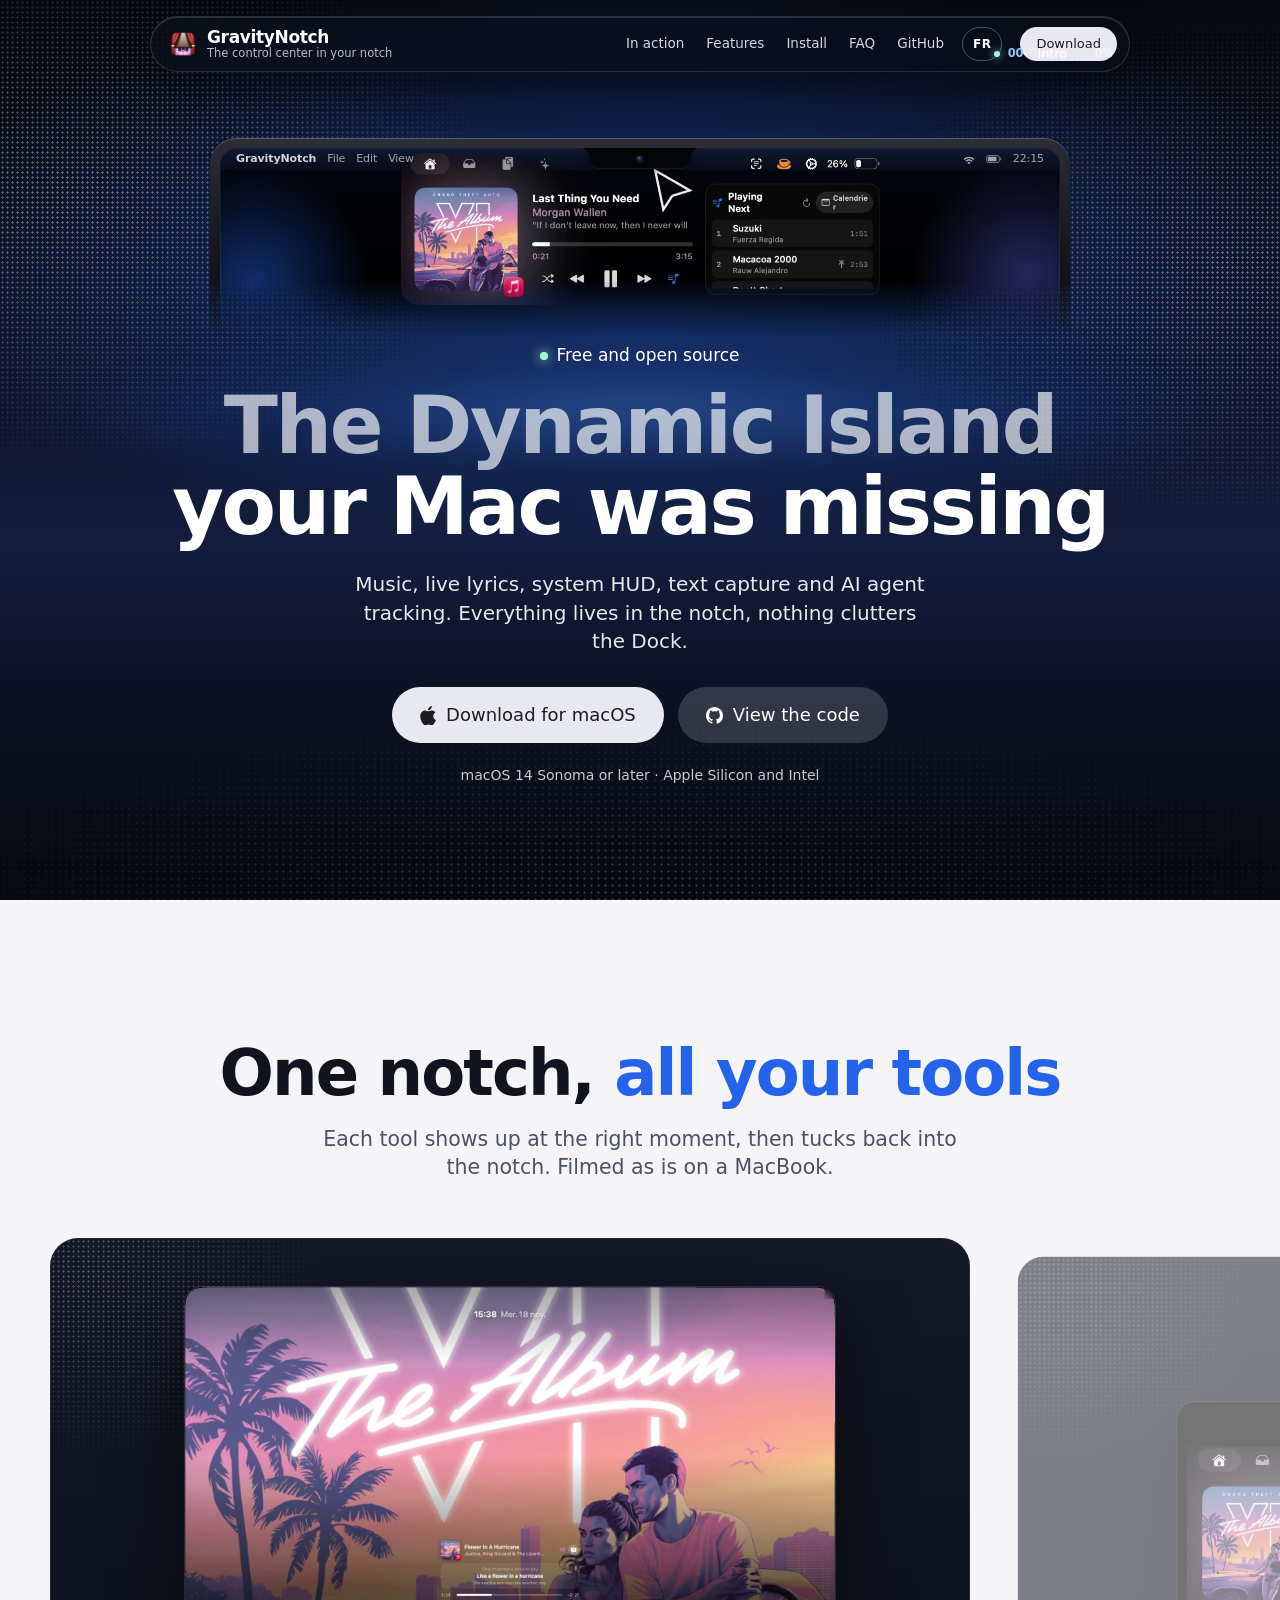
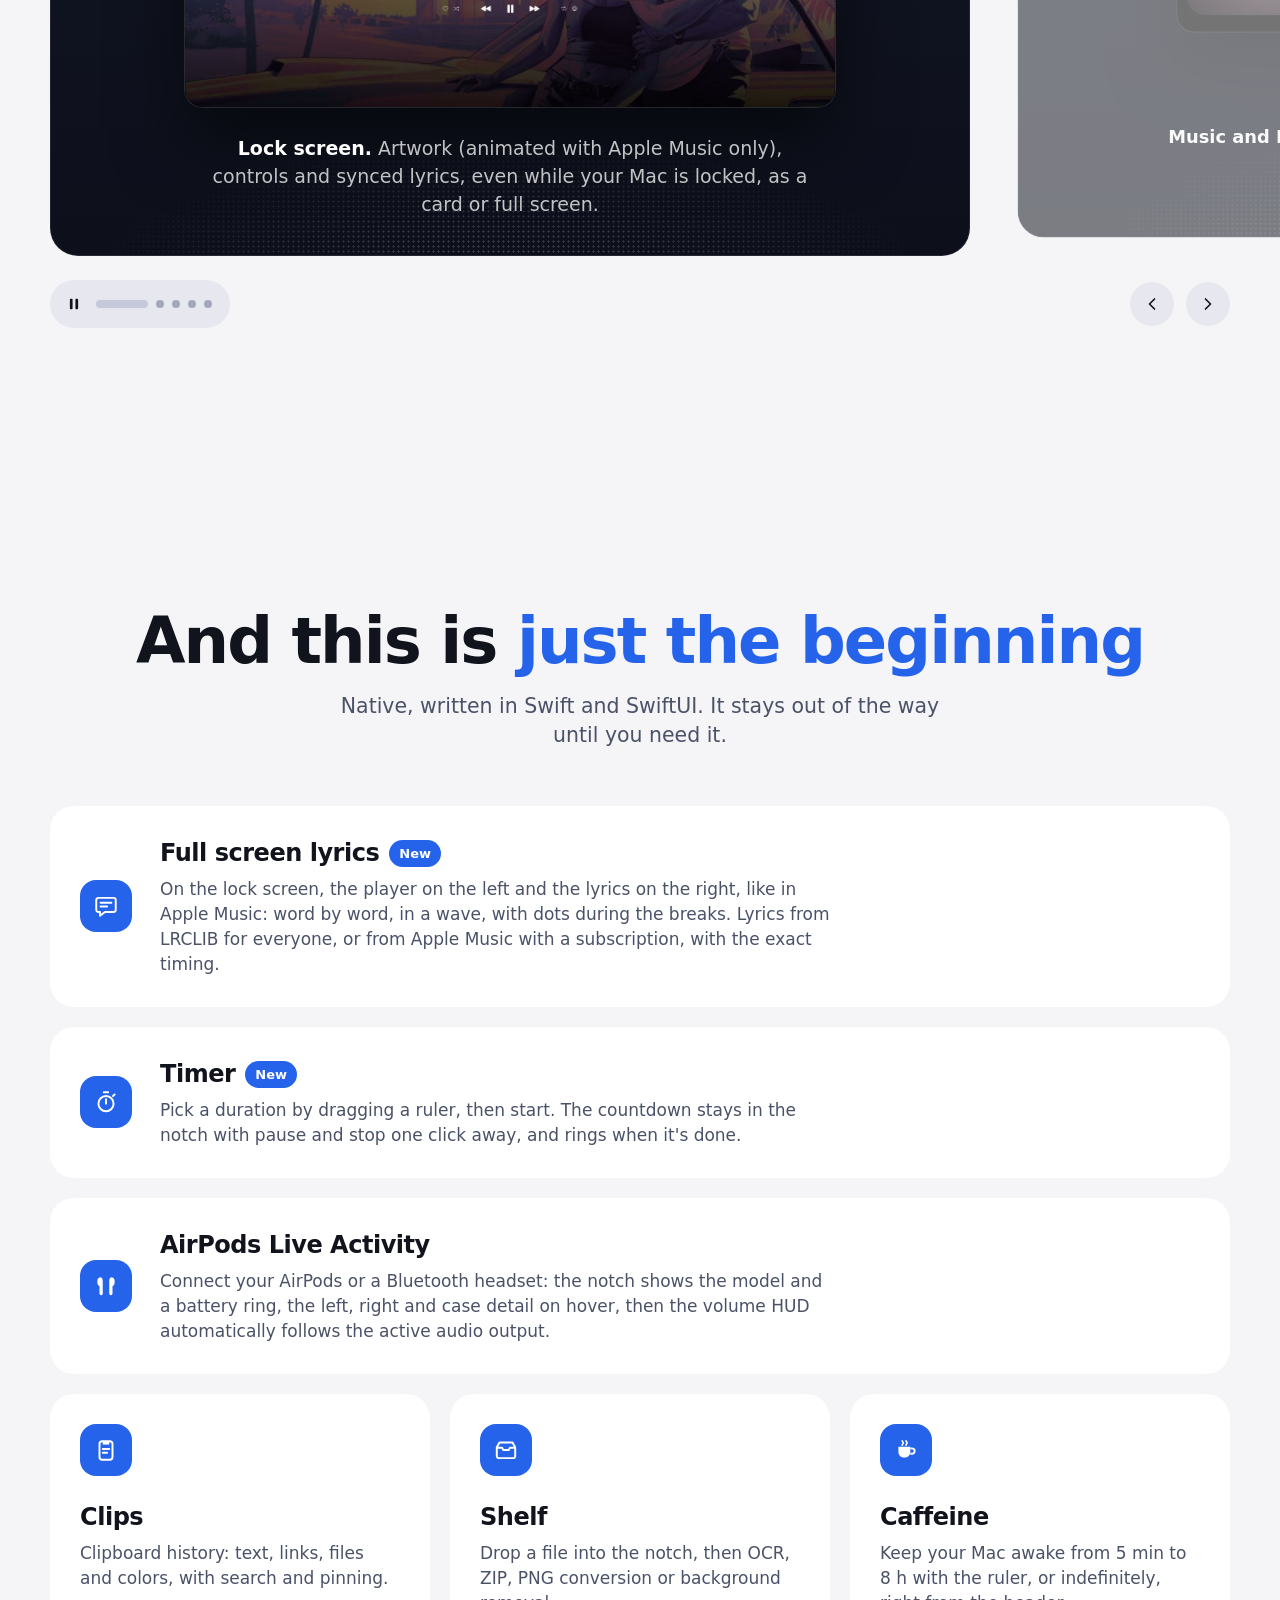
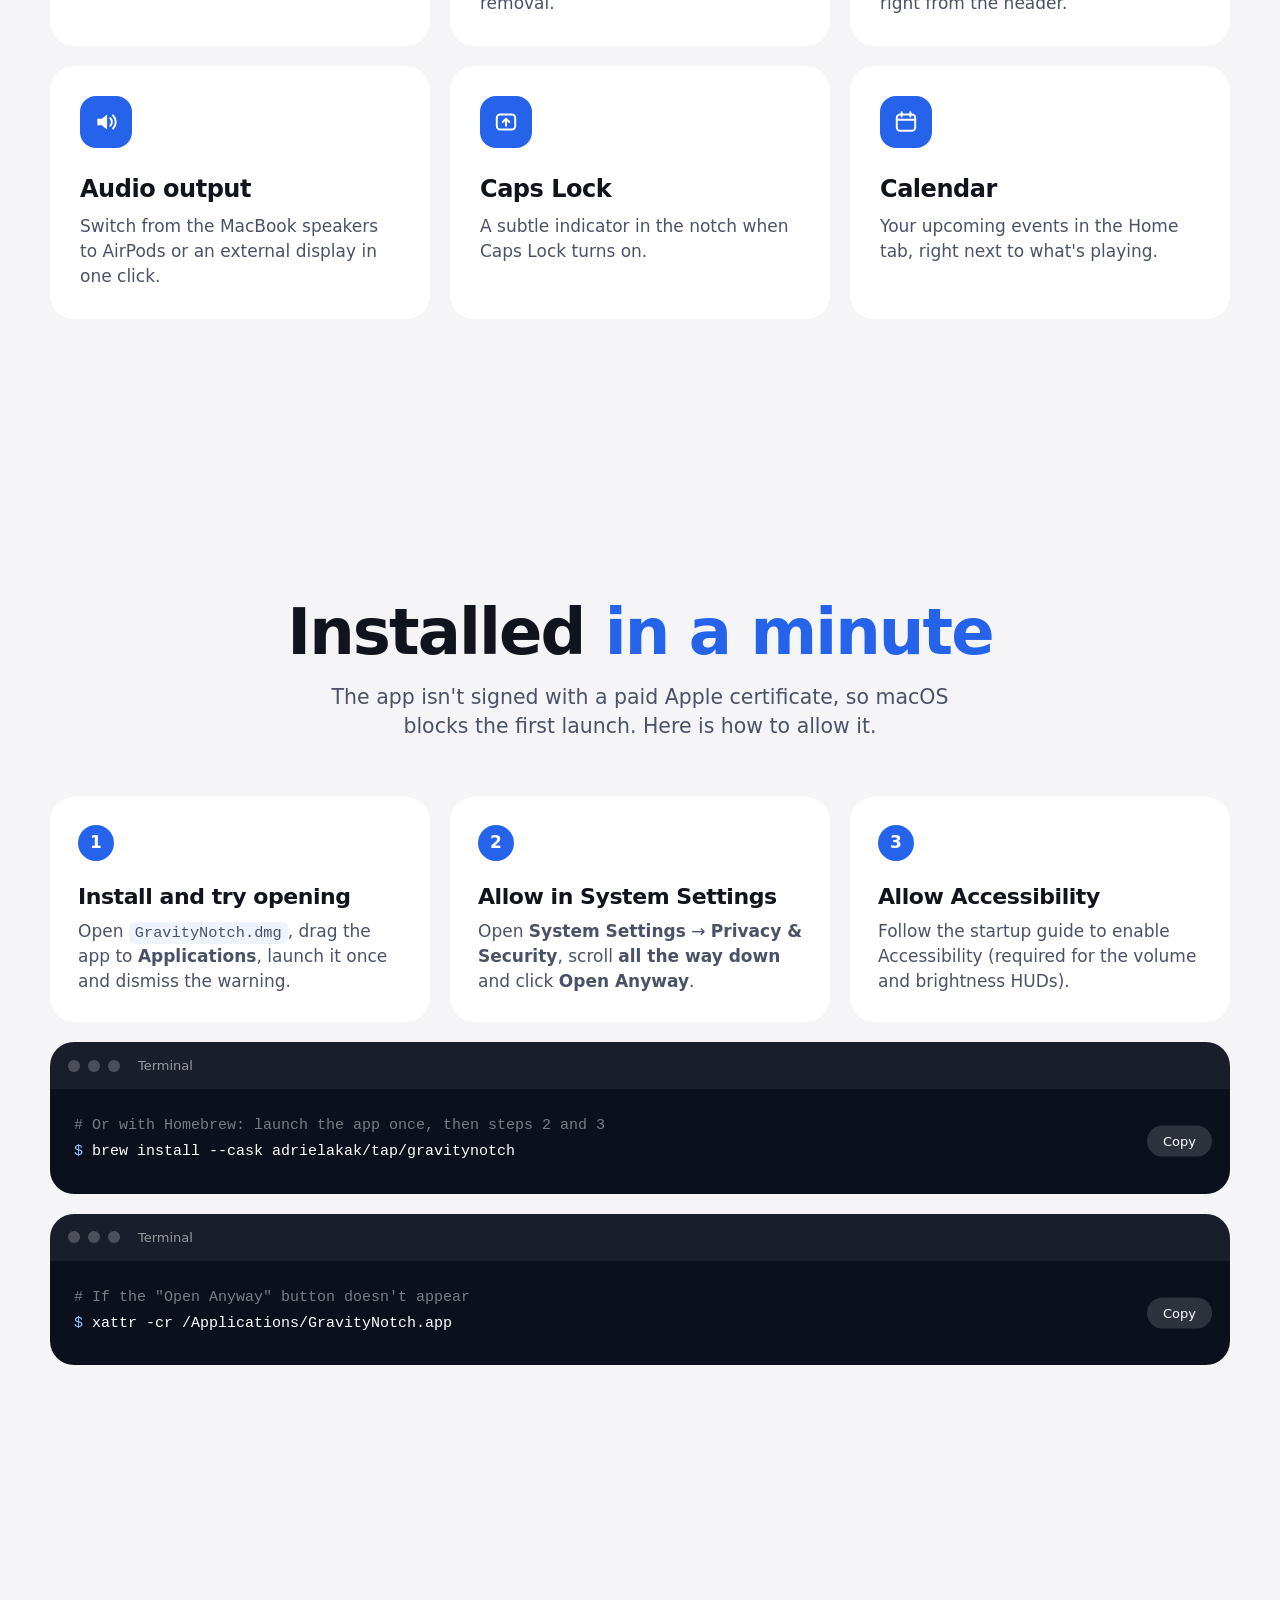
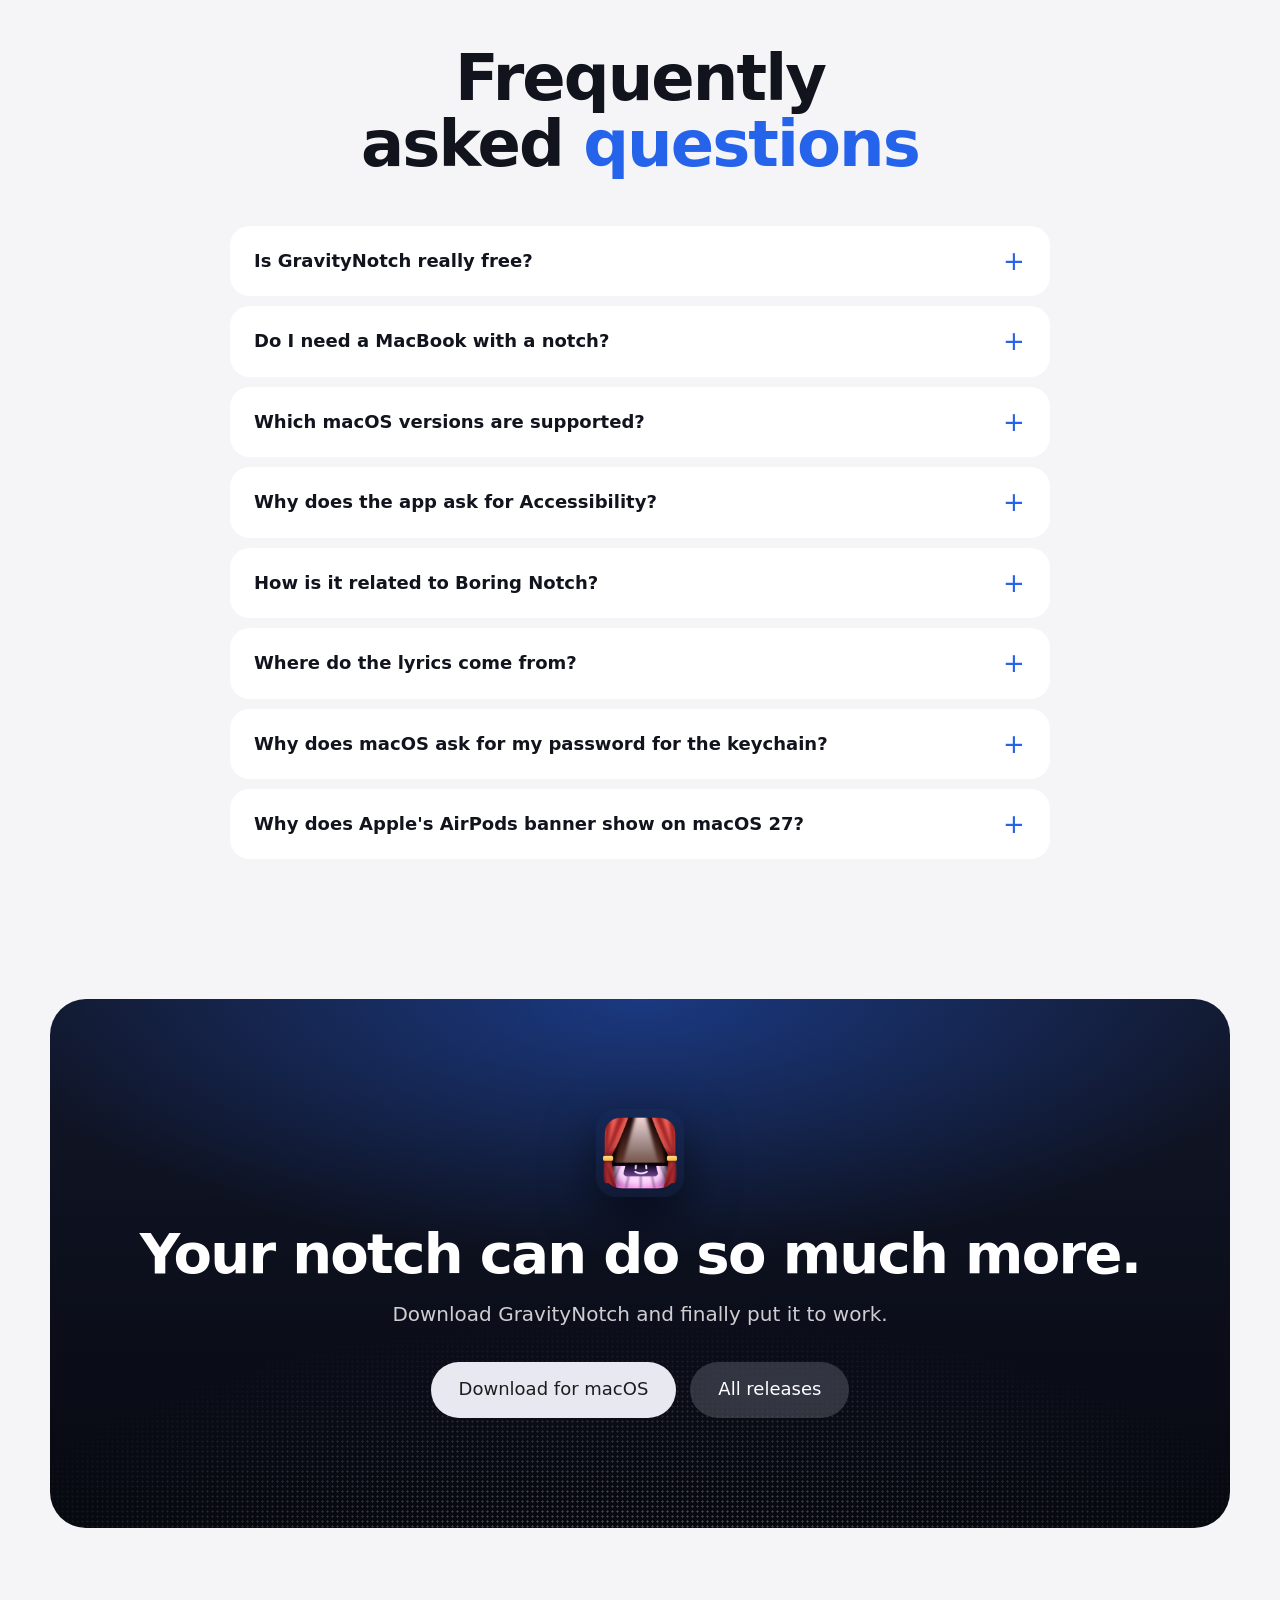
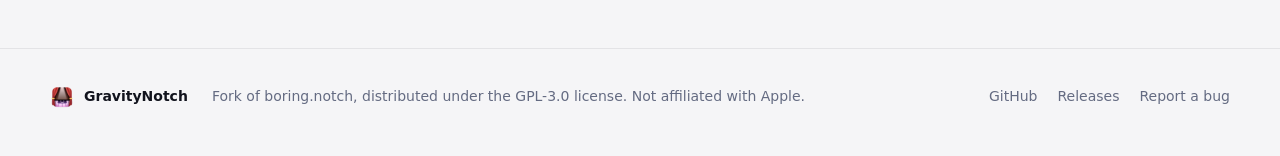
==== commit 723e3987: "chore(release): bump v1.3.1, explain the keychain prompt, update the website The Apple Music setting" ====
--- a/docs/index.html
+++ b/docs/index.html
@@ -118,7 +118,7 @@
       <div class="rail" id="rail" data-i18n-attr="aria-roledescription:demo.carousel" aria-roledescription="carrousel">
         <article class="slide" aria-roledescription="diapositive" aria-label="1 sur 5">
           <div class="media media-full media-lock"><video src="assets/video/lock_screen.mp4" poster="assets/video/lock_screen.jpg" muted playsinline preload="none"></video></div>
-          <p class="slide-cap" data-i18n="slide.1"><b>Écran verrouillé.</b> Pochette (animée avec Apple Music uniquement), commandes et paroles synchronisées, même Mac verrouillé.</p>
+          <p class="slide-cap" data-i18n="slide.1"><b>Écran verrouillé.</b> Pochette (animée avec Apple Music uniquement), commandes et paroles synchronisées, même Mac verrouillé, en carte ou en plein écran.</p>
         </article>
         <article class="slide" aria-roledescription="diapositive" aria-label="2 sur 5">
           <div class="media media-wide"><video src="assets/video/musique.mp4" poster="assets/video/musique.jpg" muted playsinline preload="none"></video></div>
@@ -160,6 +160,13 @@
 
         <div class="grid">
           <div class="tile tile-wide reveal">
+            <div class="tile-icon"><svg viewBox="0 0 24 24"><path d="M5 4.5h14a2 2 0 0 1 2 2v9a2 2 0 0 1-2 2h-8l-4.5 3.5V17.5H5a2 2 0 0 1-2-2v-9a2 2 0 0 1 2-2z" fill="none" stroke="currentColor" stroke-width="1.8" stroke-linejoin="round"/><path d="M7 9h10M7 12.5h6" stroke="currentColor" stroke-width="1.8" stroke-linecap="round"/></svg></div>
+            <div class="tile-body">
+              <h3><span data-i18n="tile.l.t">Paroles plein écran</span> <span class="tile-new" data-i18n="tile.new">Nouveau</span></h3>
+              <p data-i18n="tile.l.d">Sur l'écran verrouillé, le lecteur à gauche et les paroles à droite, comme dans Apple Music : mot par mot, en vague, avec les points des pauses. Paroles de LRCLIB pour tous, ou d'Apple Music avec un abonnement, au timing exact.</p>
+            </div>
+          </div>
+          <div class="tile tile-wide reveal">
             <div class="tile-icon"><svg viewBox="0 0 24 24"><circle cx="12" cy="13.5" r="7" fill="none" stroke="currentColor" stroke-width="1.8"/><path d="M12 13.5V9.5M10 3h4M18.5 6.5l1.5-1.5" stroke="currentColor" stroke-width="1.8" stroke-linecap="round"/></svg></div>
             <div class="tile-body">
               <h3><span data-i18n="tile.t.t">Minuteur</span> <span class="tile-new" data-i18n="tile.new">Nouveau</span></h3>
@@ -261,6 +268,18 @@
           <details>
             <summary data-i18n="faq.5.q">Quel est le lien avec Boring Notch&nbsp;?</summary>
             <p data-i18n="faq.5.a">GravityNotch est un fork de <a href="https://github.com/TheBoredTeam/boring.notch" target="_blank" rel="noopener">boring.notch</a> par TheBoredTeam, à qui revient l'architecture d'origine. GravityNotch y ajoute l'écran verrouillé, Playing Next, l'OCR, Clips, Agents et plus encore.</p>
+          </details>
+          <details>
+            <summary data-i18n="faq.6.q">D'où viennent les paroles&nbsp;?</summary>
+            <p data-i18n="faq.6.a">Par défaut, de LRCLIB, une bibliothèque de paroles gratuite et open source qui fonctionne pour tout le monde, avec Spotify, YouTube Music ou Apple Music : les lignes sont synchronisées, les mots estimés. Dans Réglages &gt; Media &gt; Lyrics, vous pouvez choisir Apple Music pour avoir les paroles et le timing exacts de l'app Musique, syllabe par syllabe. Il faut un abonnement Apple Music et une connexion unique à votre compte Apple. Cette source passe par le lecteur web d'Apple Music, pas par une API officielle : elle peut cesser de fonctionner si Apple la modifie, et LRCLIB prend alors le relais.</p>
+          </details>
+          <details>
+            <summary data-i18n="faq.7.q">Pourquoi macOS me demande-t-il mon mot de passe pour le trousseau&nbsp;?</summary>
+            <p data-i18n="faq.7.a">Seulement si vous utilisez les paroles Apple Music. Votre session Apple Music est rangée dans le trousseau de macOS, qui ne la laisse lire qu'à l'app qui l'a enregistrée. Comme GravityNotch n'est pas signé avec un certificat Apple payant, macOS considère chaque mise à jour comme une nouvelle app et demande une fois votre mot de passe pour l'autoriser à relire la session. Choisissez «&nbsp;Toujours autoriser&nbsp;» : la question ne revient qu'à la mise à jour suivante. Avec LRCLIB, le trousseau n'est jamais utilisé.</p>
+          </details>
+          <details>
+            <summary data-i18n="faq.8.q">Pourquoi la bannière AirPods d'Apple s'affiche-t-elle sous macOS 27&nbsp;?</summary>
+            <p data-i18n="faq.8.a">Jusqu'à macOS 26, GravityNotch masque la bannière «&nbsp;Connectés&nbsp;» d'Apple et affiche sa propre animation dans l'encoche. macOS 27 ne permet plus à aucune app de masquer cette bannière : elle s'affiche donc à côté de l'animation. Les détails sont dans <a href="https://github.com/adrielakak/GravityNotch/issues/18" target="_blank" rel="noopener">l'issue #18</a>.</p>
           </details>
         </div>
       </div>
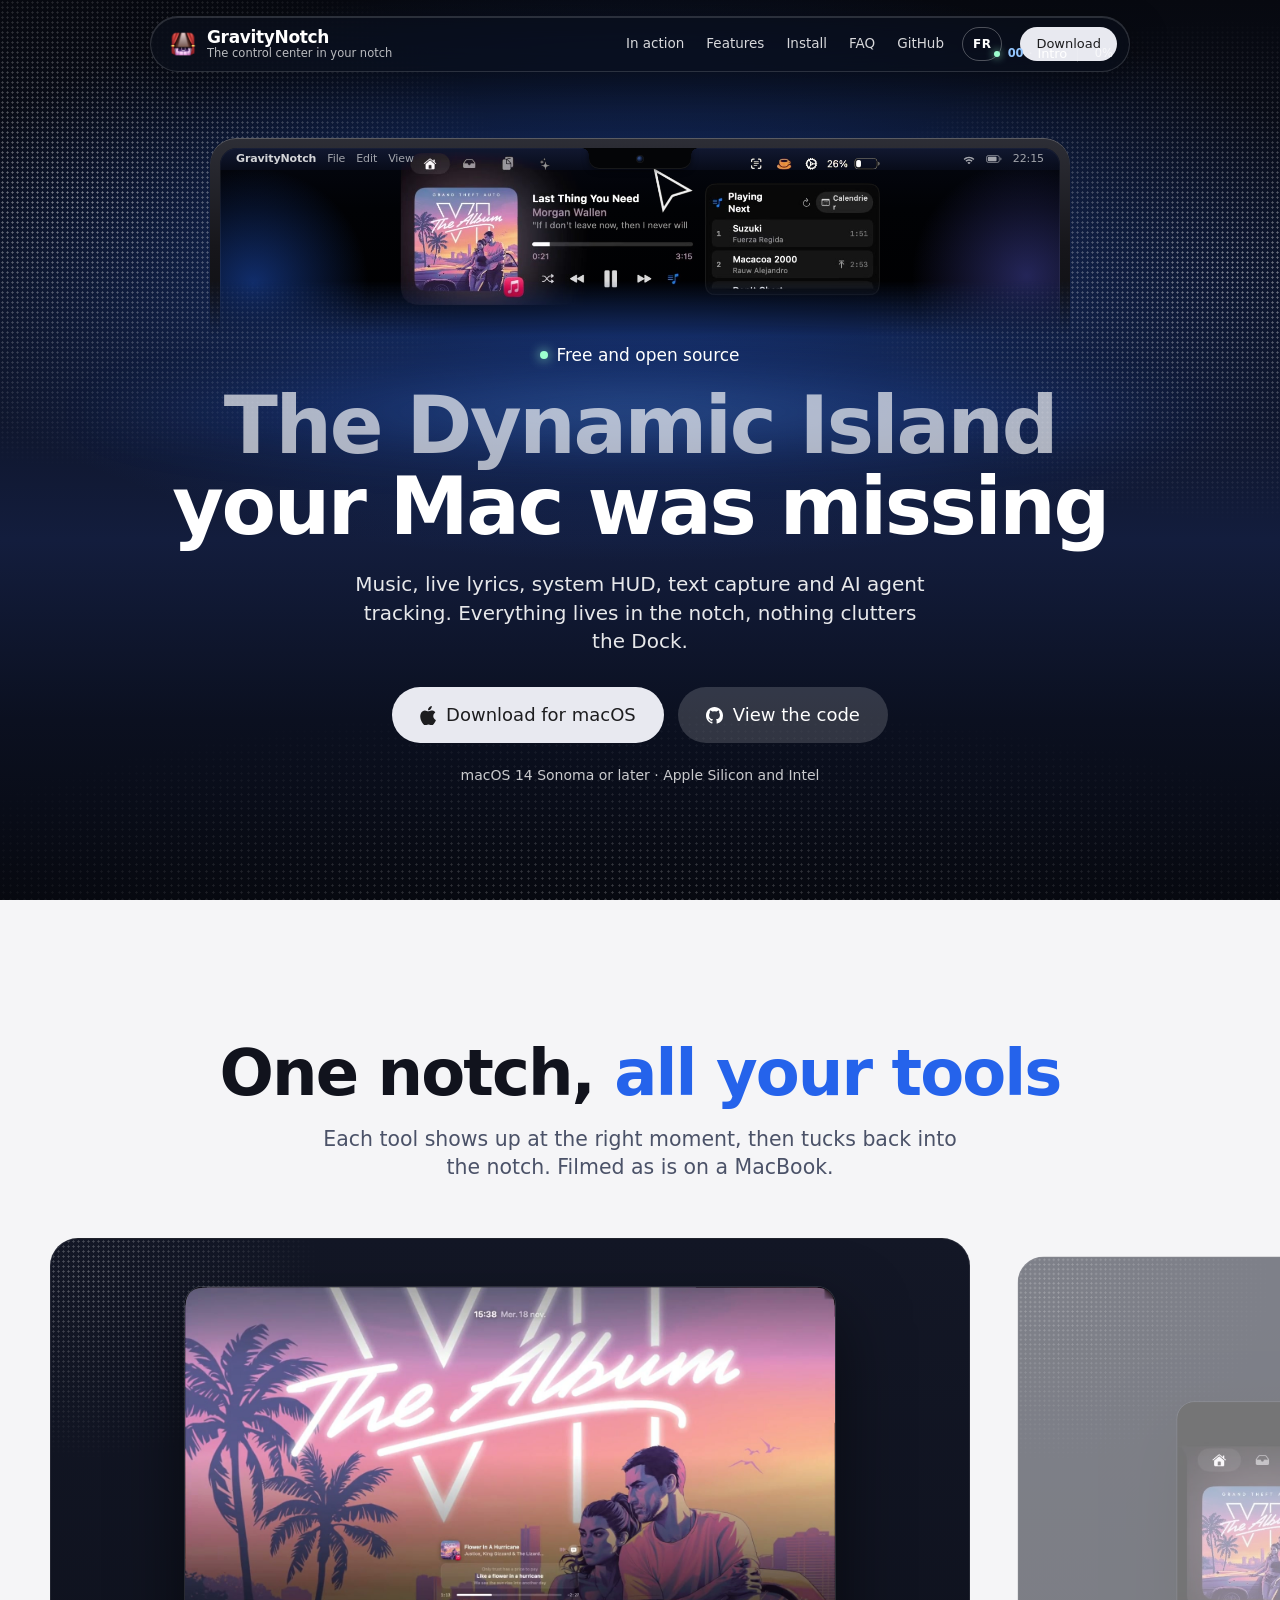
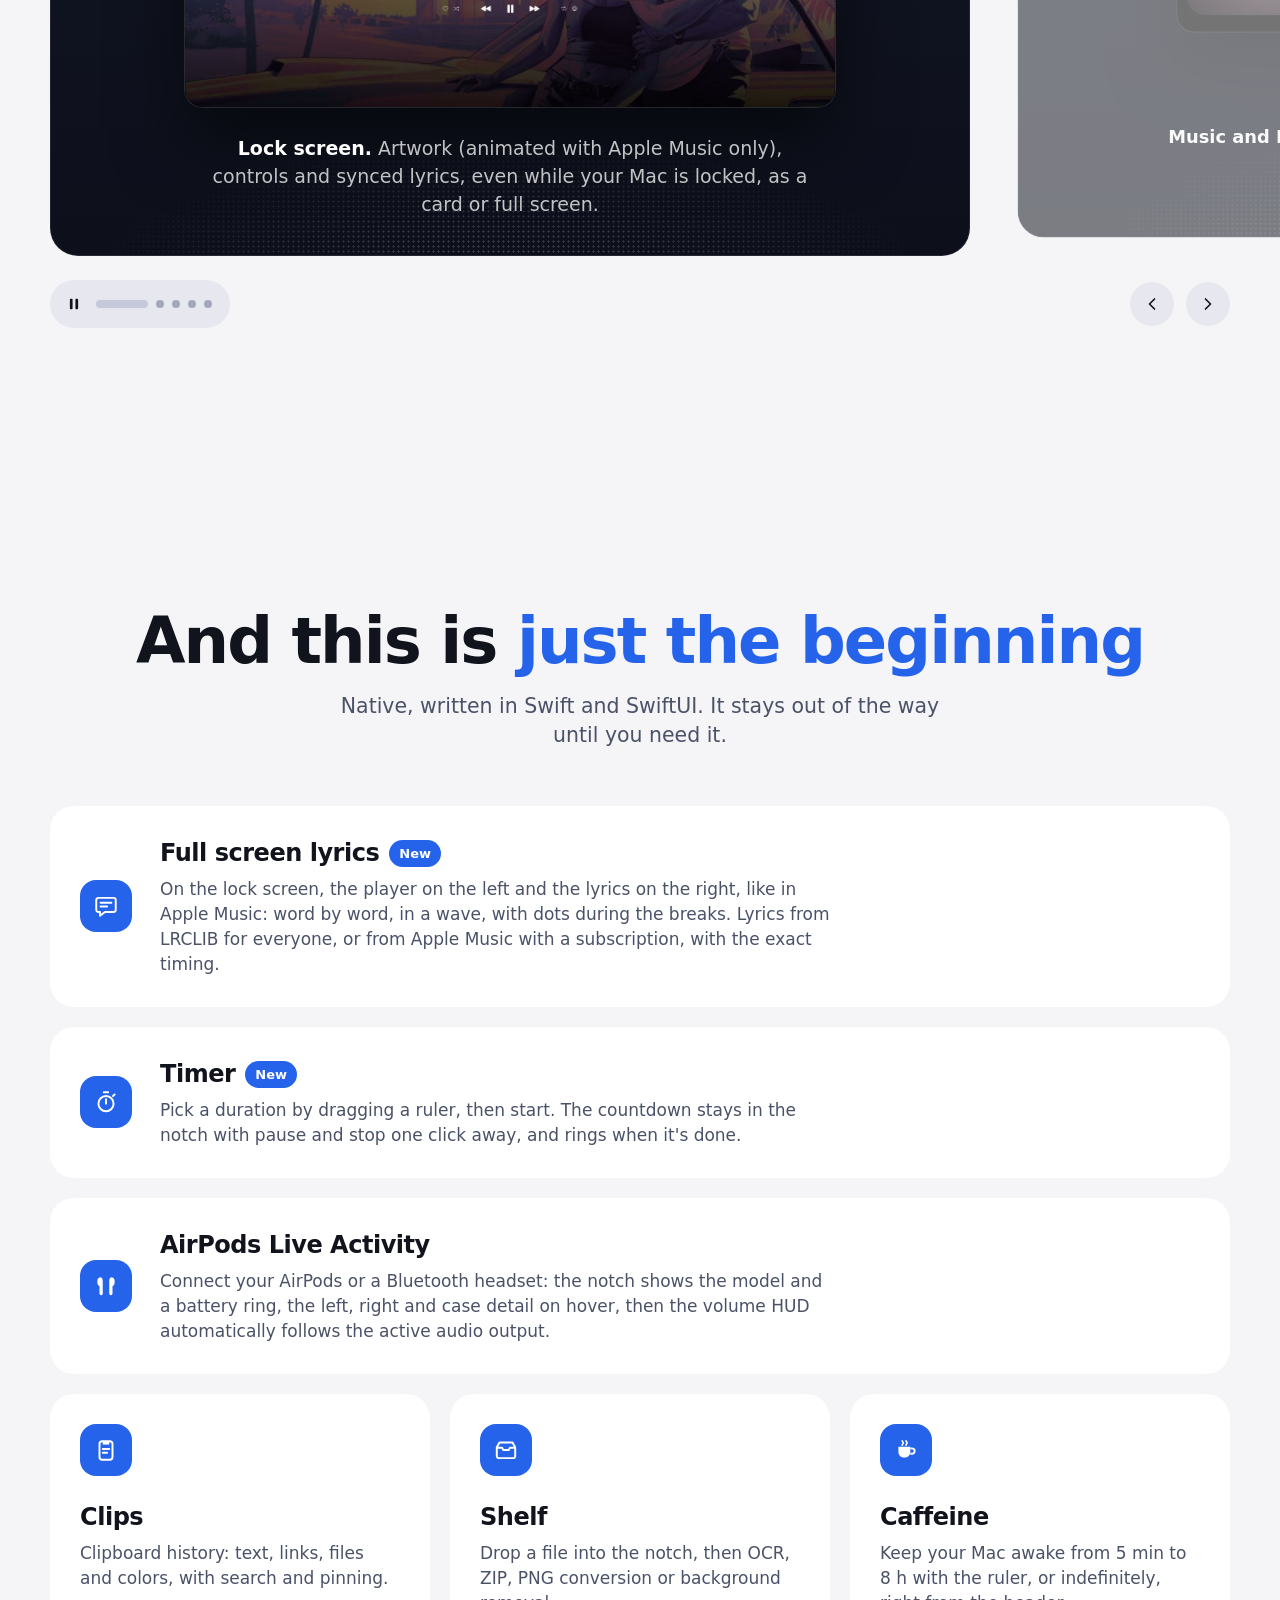
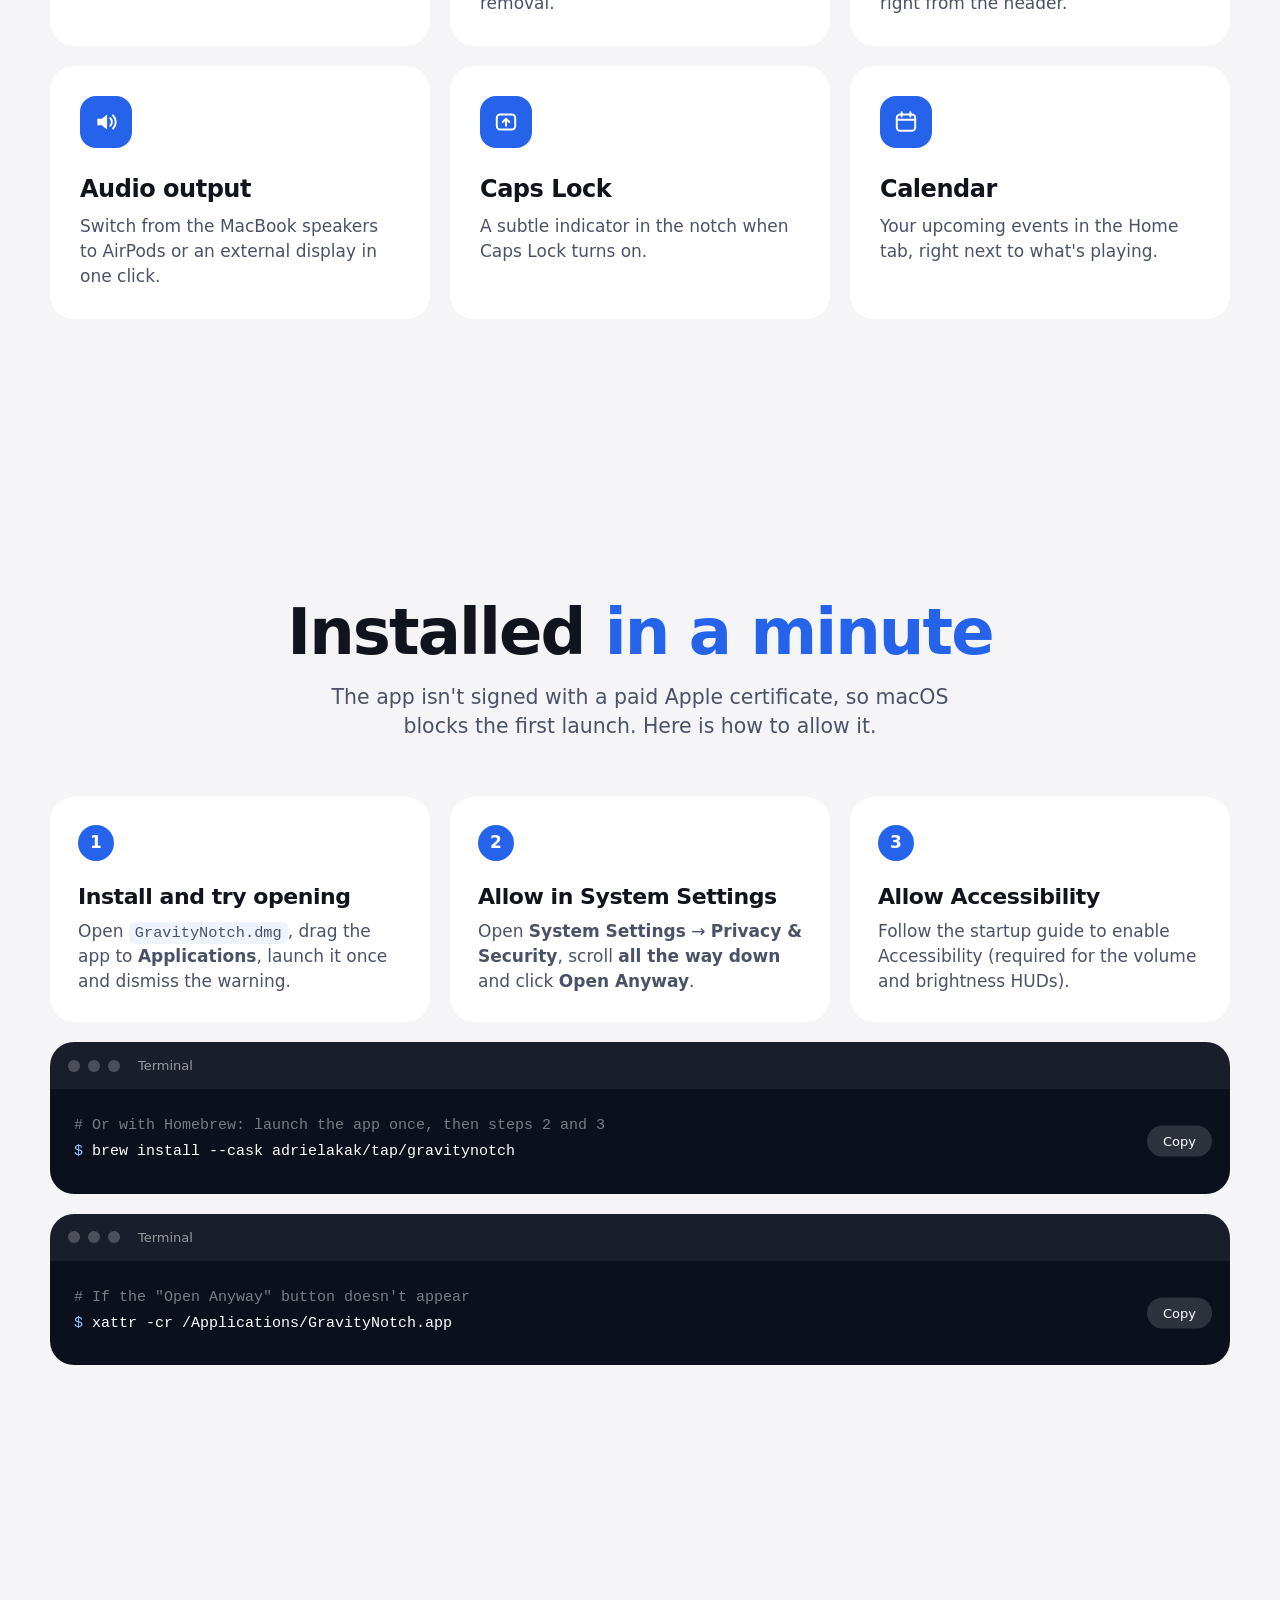
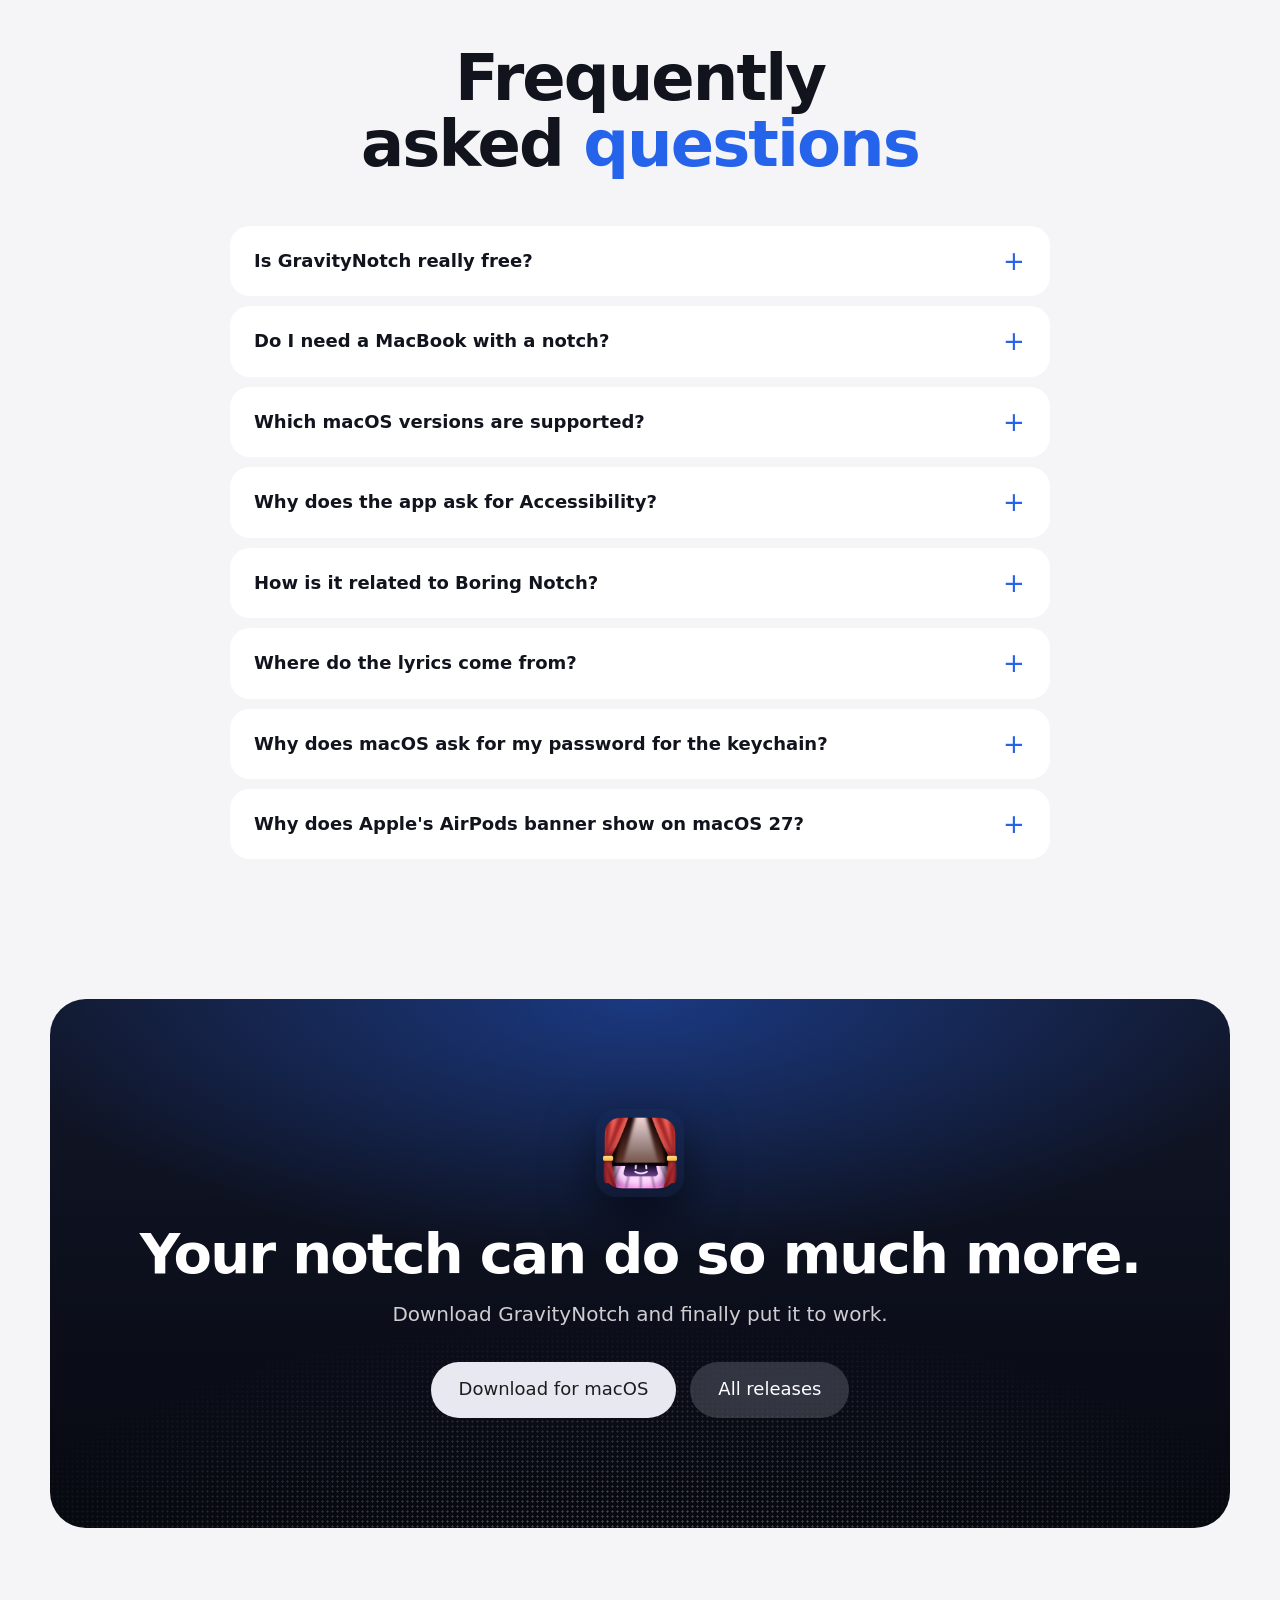
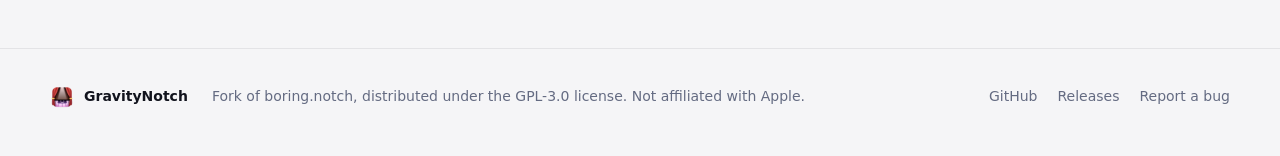
==== commit 623e510a: "chore(release): bump v1.3.2, reliable animated artwork, keychain move explained - Animated artwork i" ====
--- a/docs/index.html
+++ b/docs/index.html
@@ -275,7 +275,7 @@
           </details>
           <details>
             <summary data-i18n="faq.7.q">Pourquoi macOS me demande-t-il mon mot de passe pour le trousseau&nbsp;?</summary>
-            <p data-i18n="faq.7.a">Seulement si vous utilisez les paroles Apple Music. Votre session Apple Music est rangée dans le trousseau de macOS, qui ne la laisse lire qu'à l'app qui l'a enregistrée. Comme GravityNotch n'est pas signé avec un certificat Apple payant, macOS considère chaque mise à jour comme une nouvelle app et demande une fois votre mot de passe pour l'autoriser à relire la session. Choisissez «&nbsp;Toujours autoriser&nbsp;» : la question ne revient qu'à la mise à jour suivante. Avec LRCLIB, le trousseau n'est jamais utilisé.</p>
+            <p data-i18n="faq.7.a">Seulement si vous utilisez les paroles Apple Music, et une seule dernière fois. Les versions 1.3.0 et 1.3.1 rangeaient votre session Apple Music dans le trousseau de macOS, qui redemandait votre mot de passe après chaque mise à jour, car GravityNotch n'est pas signé avec un certificat Apple payant. Depuis la 1.3.2, la session (un jeton d'accès, jamais le mot de passe de votre compte Apple) est gardée dans un fichier privé de GravityNotch : à la première ouverture de la 1.3.2, macOS demande votre mot de passe une dernière fois pour la sortir du trousseau, puis plus jamais. Avec LRCLIB, rien ne vous est demandé.</p>
           </details>
           <details>
             <summary data-i18n="faq.8.q">Pourquoi la bannière AirPods d'Apple s'affiche-t-elle sous macOS 27&nbsp;?</summary>
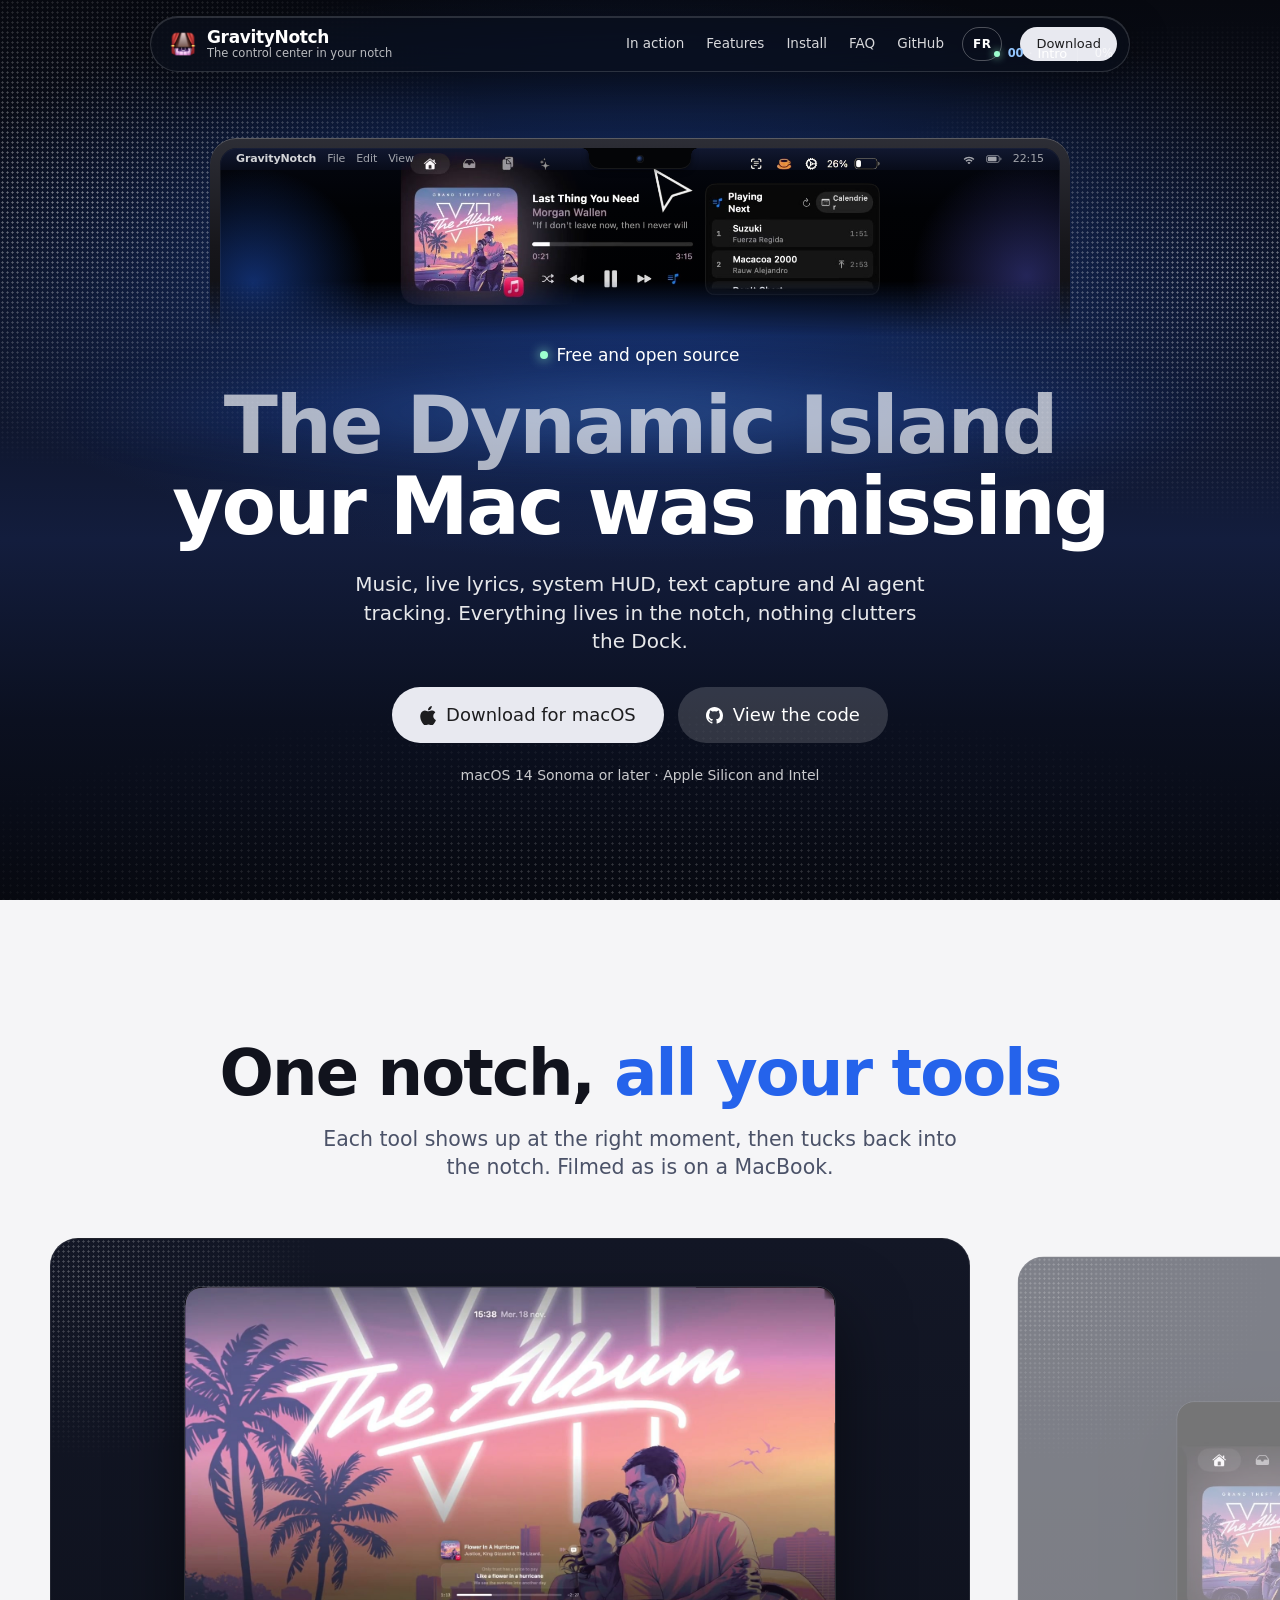
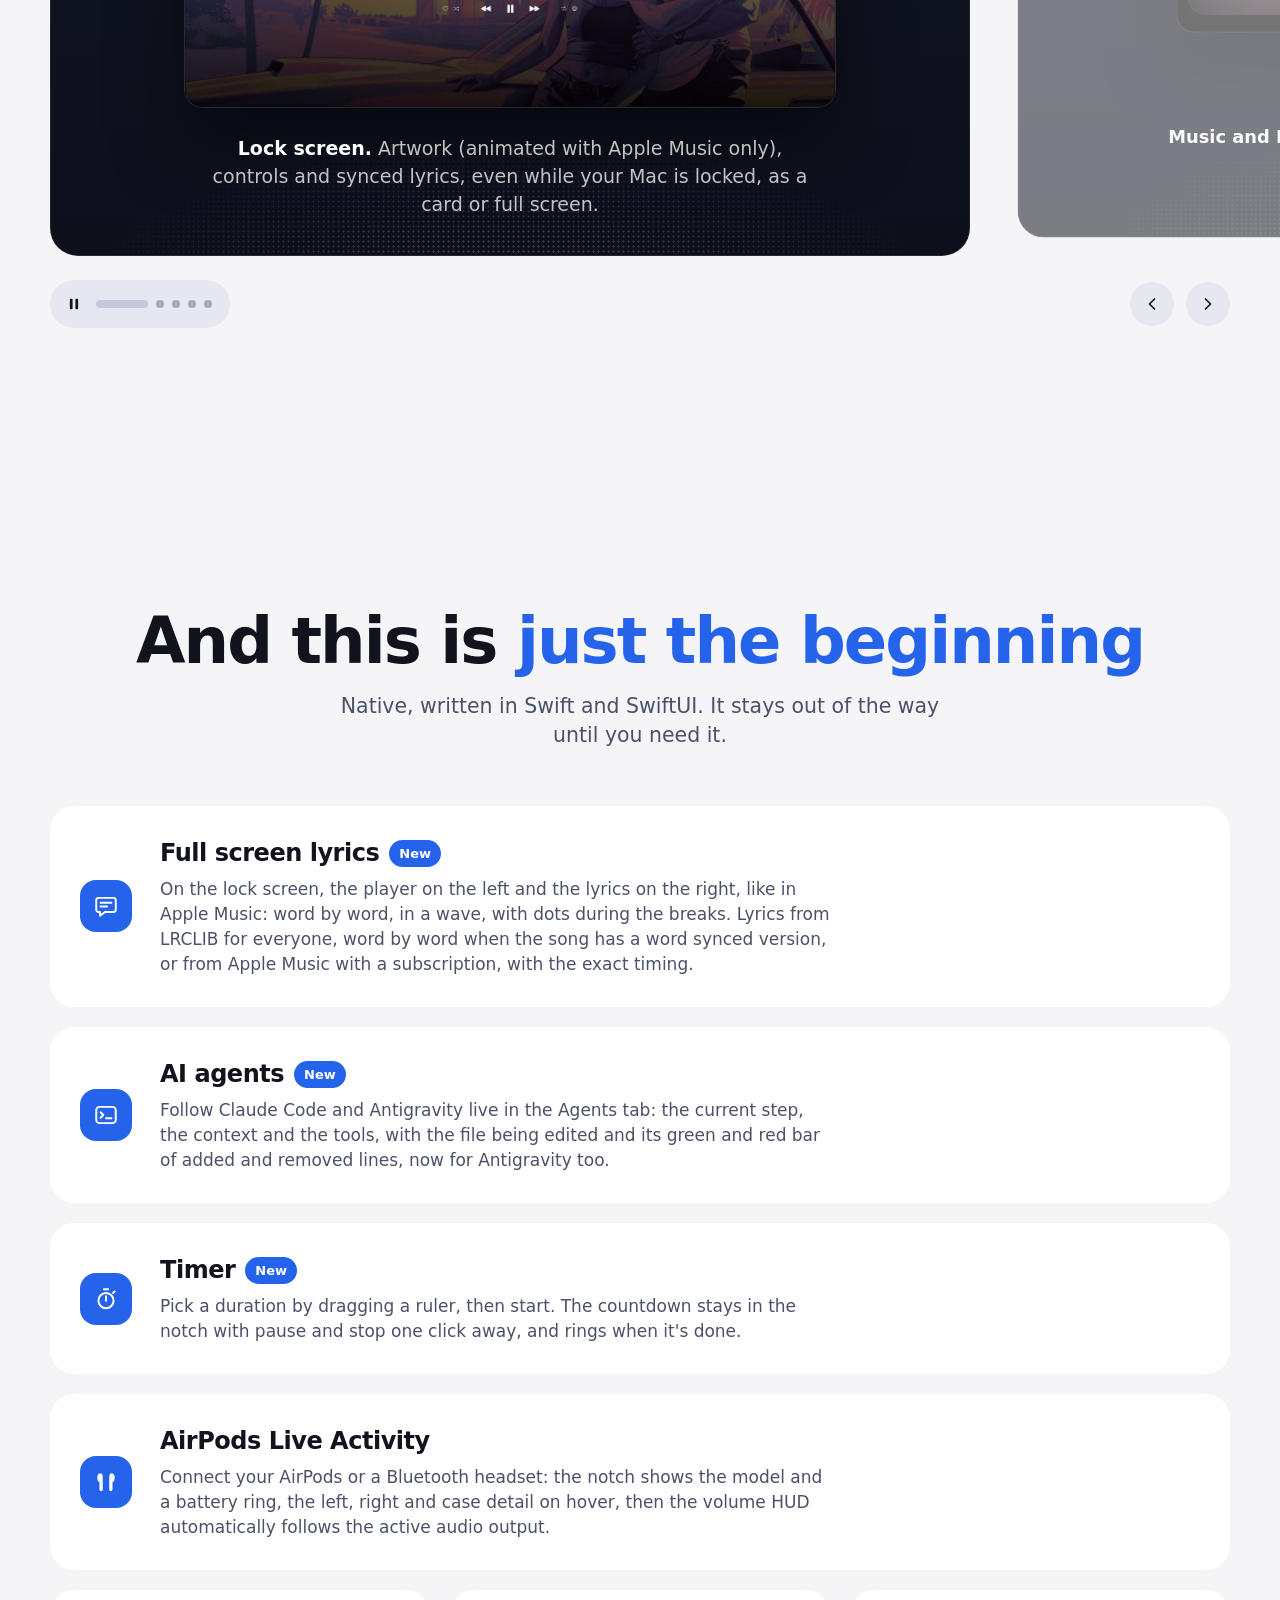
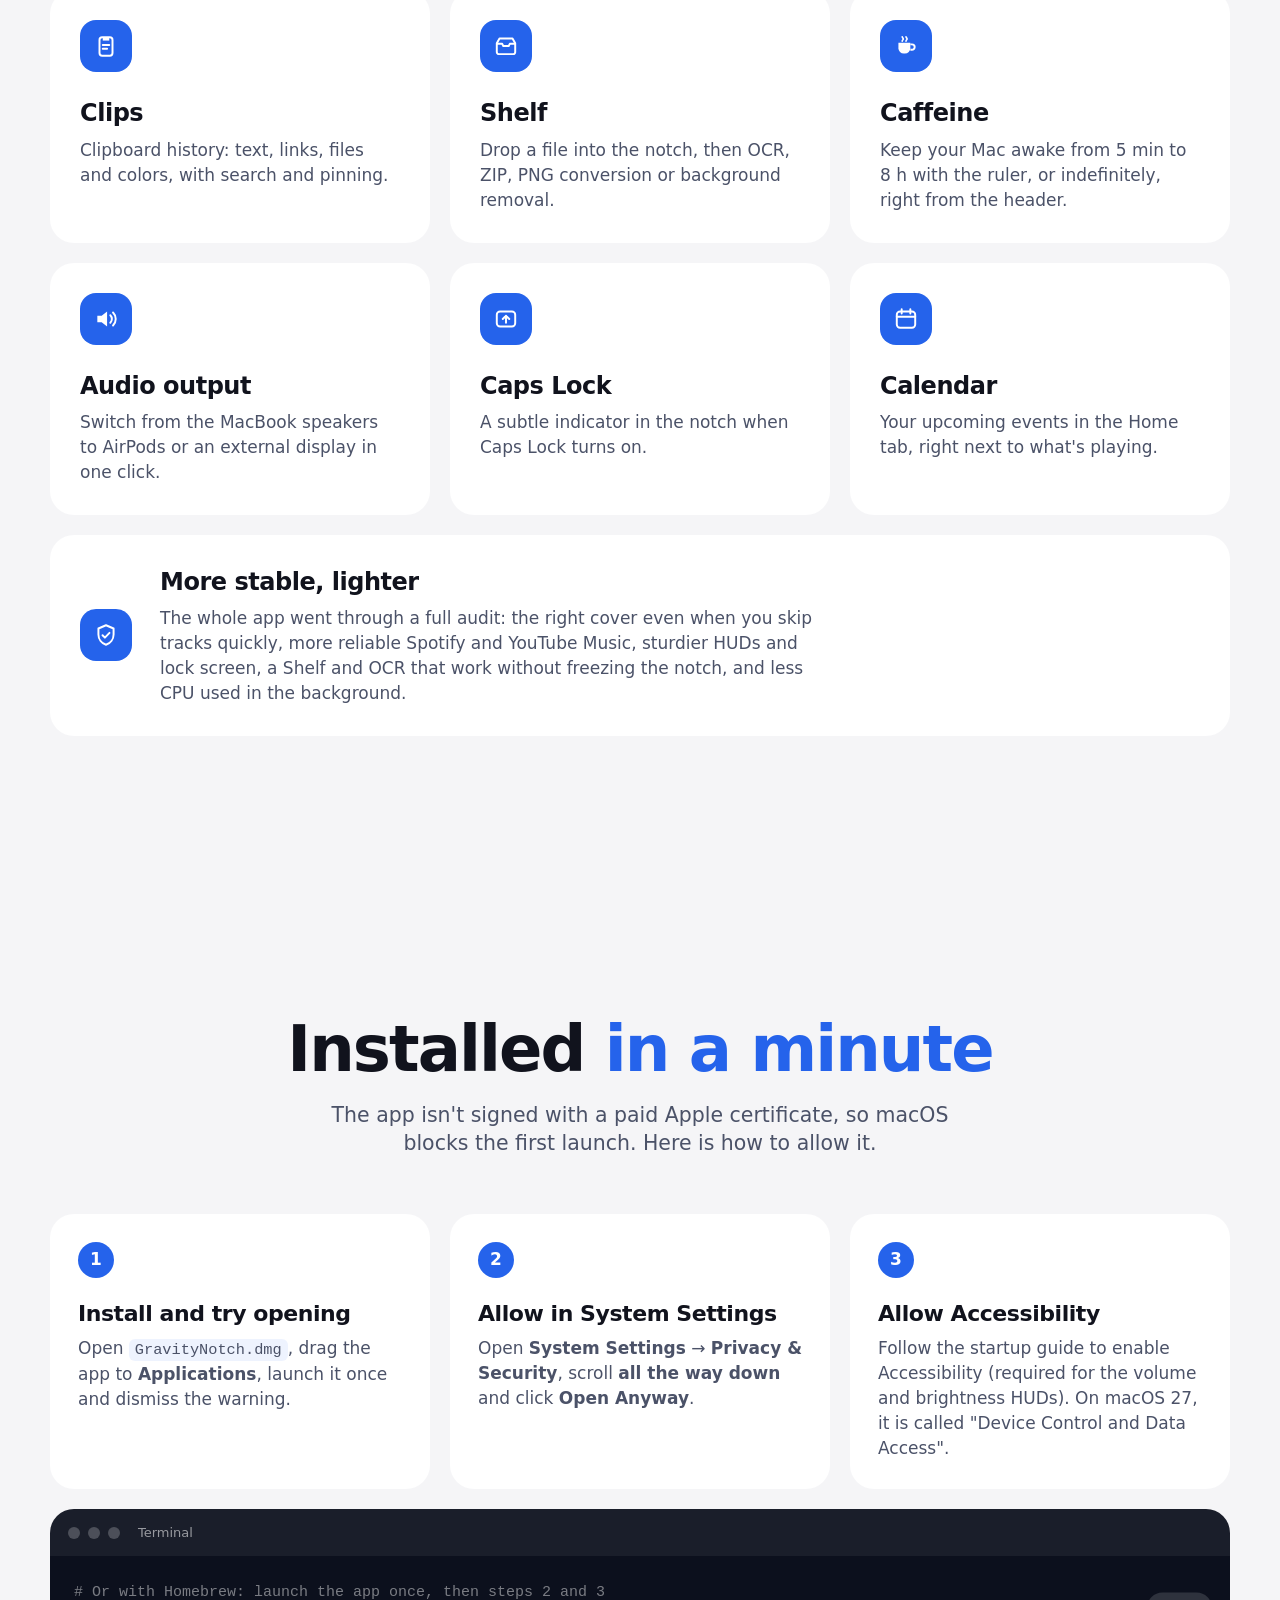
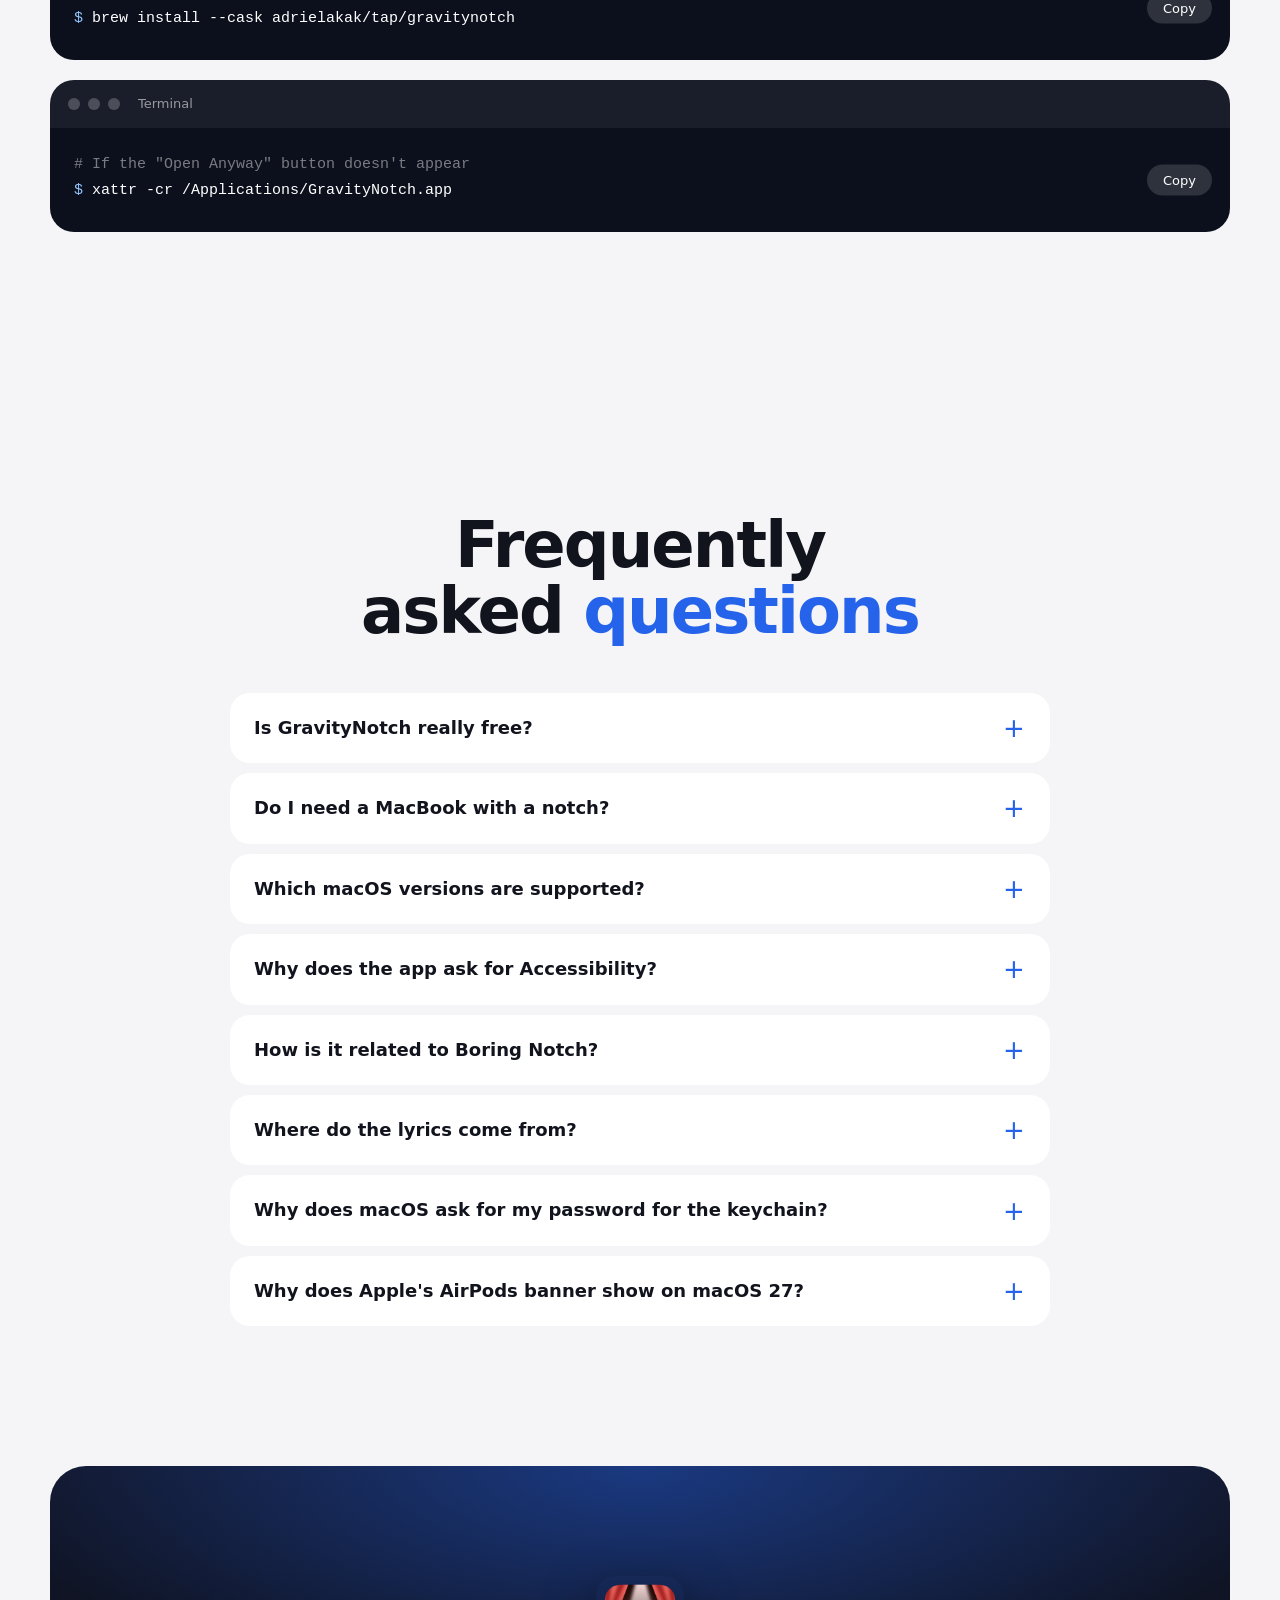
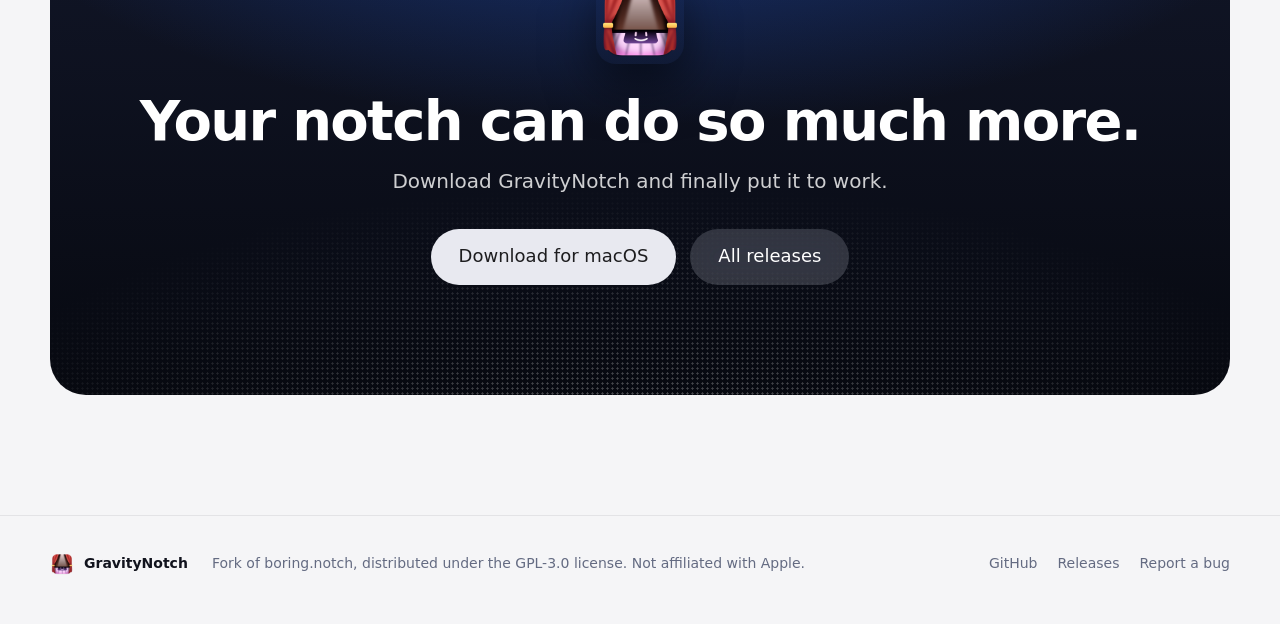
==== commit 43b07632: "chore(release): bump v1.4.0, update the website with the audit and Agents - Version 1.4.0 (build 290" ====
--- a/docs/index.html
+++ b/docs/index.html
@@ -134,7 +134,7 @@
         </article>
         <article class="slide" aria-roledescription="diapositive" aria-label="5 sur 5">
           <div class="media media-wide"><video src="assets/video/ai_activity.mp4" poster="assets/video/ai_activity.jpg" muted playsinline preload="none"></video></div>
-          <p class="slide-cap" data-i18n="slide.5"><b>Agents IA.</b> Claude Code et Antigravity suivis en direct : étape, contexte, outils.</p>
+          <p class="slide-cap" data-i18n="slide.5"><b>Agents IA.</b> Claude Code et Antigravity suivis en direct : étape, contexte, outils et fichier modifié.</p>
         </article>
       </div>
 
@@ -163,7 +163,14 @@
             <div class="tile-icon"><svg viewBox="0 0 24 24"><path d="M5 4.5h14a2 2 0 0 1 2 2v9a2 2 0 0 1-2 2h-8l-4.5 3.5V17.5H5a2 2 0 0 1-2-2v-9a2 2 0 0 1 2-2z" fill="none" stroke="currentColor" stroke-width="1.8" stroke-linejoin="round"/><path d="M7 9h10M7 12.5h6" stroke="currentColor" stroke-width="1.8" stroke-linecap="round"/></svg></div>
             <div class="tile-body">
               <h3><span data-i18n="tile.l.t">Paroles plein écran</span> <span class="tile-new" data-i18n="tile.new">Nouveau</span></h3>
-              <p data-i18n="tile.l.d">Sur l'écran verrouillé, le lecteur à gauche et les paroles à droite, comme dans Apple Music : mot par mot, en vague, avec les points des pauses. Paroles de LRCLIB pour tous, ou d'Apple Music avec un abonnement, au timing exact.</p>
+              <p data-i18n="tile.l.d">Sur l'écran verrouillé, le lecteur à gauche et les paroles à droite, comme dans Apple Music : mot par mot, en vague, avec les points des pauses. Paroles de LRCLIB pour tous, mot par mot quand le morceau existe en version synchronisée au mot, ou d'Apple Music avec un abonnement, au timing exact.</p>
+            </div>
+          </div>
+          <div class="tile tile-wide reveal">
+            <div class="tile-icon"><svg viewBox="0 0 24 24"><rect x="3" y="4.5" width="18" height="15" rx="3" fill="none" stroke="currentColor" stroke-width="1.8"/><path d="M7 9.5l2.5 2.5L7 14.5M12 15h5" fill="none" stroke="currentColor" stroke-width="1.8" stroke-linecap="round" stroke-linejoin="round"/></svg></div>
+            <div class="tile-body">
+              <h3><span data-i18n="tile.a.t">Agents IA</span> <span class="tile-new" data-i18n="tile.new">Nouveau</span></h3>
+              <p data-i18n="tile.a.d">Suivez Claude Code et Antigravity en direct dans l'onglet Agents : l'étape en cours, le contexte et les outils, avec le fichier en train d'être modifié et sa barre verte et rouge de lignes ajoutées et supprimées, désormais aussi pour Antigravity.</p>
             </div>
           </div>
           <div class="tile tile-wide reveal">
@@ -209,6 +216,13 @@
             <div class="tile-icon"><svg viewBox="0 0 24 24"><rect x="3.5" y="5" width="17" height="15" rx="3" fill="none" stroke="currentColor" stroke-width="1.8"/><path d="M3.5 10h17M8 3v4M16 3v4" stroke="currentColor" stroke-width="1.8" stroke-linecap="round"/></svg></div>
             <h3 data-i18n="tile.6.t">Calendrier</h3>
             <p data-i18n="tile.6.d">Vos prochains événements dans l'onglet Home, à côté de la musique en cours.</p>
+          </div>
+          <div class="tile tile-wide reveal">
+            <div class="tile-icon"><svg viewBox="0 0 24 24"><path d="M12 3l7 3v5.5c0 4.4-3 8.2-7 9.5-4-1.3-7-5.1-7-9.5V6z" fill="none" stroke="currentColor" stroke-width="1.8" stroke-linejoin="round"/><path d="M8.8 12.2l2.2 2.2 4.2-4.4" fill="none" stroke="currentColor" stroke-width="1.8" stroke-linecap="round" stroke-linejoin="round"/></svg></div>
+            <div class="tile-body">
+              <h3 data-i18n="tile.r.t">Plus stable, plus léger</h3>
+              <p data-i18n="tile.r.d">Toute l'app a été passée au crible : la bonne pochette même quand vous changez vite de morceau, Spotify et YouTube Music plus fiables, des HUD et un écran verrouillé plus robustes, un Shelf et un OCR qui travaillent sans figer l'encoche, et moins de processeur utilisé en arrière-plan.</p>
+            </div>
           </div>
         </div>
       </div>
@@ -222,7 +236,7 @@
         <ol class="steps">
           <li class="reveal"><span class="num">1</span><h3 data-i18n="step.1.t">Installez et lancez l'app</h3><p data-i18n="step.1.d">Ouvrez <code>GravityNotch.dmg</code>, glissez l'app dans <b>Applications</b>, lancez-la une première fois puis fermez l'alerte.</p></li>
           <li class="reveal"><span class="num">2</span><h3 data-i18n="step.2.t">Autorisez dans les Réglages</h3><p data-i18n="step.2.d">Ouvrez <b>Réglages Système</b> → <b>Confidentialité et sécurité</b>, descendez <b>tout en bas</b> et cliquez sur <b>Ouvrir quand même</b>.</p></li>
-          <li class="reveal"><span class="num">3</span><h3 data-i18n="step.3.t">Autorisez l'Accessibilité</h3><p data-i18n="step.3.d">Suivez l'assistant au démarrage pour activer l'Accessibilité (requis pour les HUD volume et luminosité).</p></li>
+          <li class="reveal"><span class="num">3</span><h3 data-i18n="step.3.t">Autorisez l'Accessibilité</h3><p data-i18n="step.3.d">Suivez l'assistant au démarrage pour activer l'Accessibilité (requis pour les HUD volume et luminosité). Sur macOS 27, elle s'appelle «&nbsp;Contrôle de l'appareil et accès aux données&nbsp;».</p></li>
         </ol>
 
         <div class="terminal reveal">
@@ -263,7 +277,7 @@
           </details>
           <details>
             <summary data-i18n="faq.4.q">Pourquoi l'app demande-t-elle l'Accessibilité&nbsp;?</summary>
-            <p data-i18n="faq.4.a">Pour intercepter les touches de volume, de luminosité et de rétroéclairage, et afficher leur HUD dans l'encoche à la place des bulles de macOS.</p>
+            <p data-i18n="faq.4.a">Pour intercepter les touches de volume, de luminosité et de rétroéclairage, et afficher leur HUD dans l'encoche à la place des bulles de macOS. Sur macOS 27, Apple a renommé cette autorisation «&nbsp;Contrôle de l'appareil et accès aux données&nbsp;», dans Réglages Système &gt; Confidentialité et sécurité.</p>
           </details>
           <details>
             <summary data-i18n="faq.5.q">Quel est le lien avec Boring Notch&nbsp;?</summary>
@@ -271,7 +285,7 @@
           </details>
           <details>
             <summary data-i18n="faq.6.q">D'où viennent les paroles&nbsp;?</summary>
-            <p data-i18n="faq.6.a">Par défaut, de LRCLIB, une bibliothèque de paroles gratuite et open source qui fonctionne pour tout le monde, avec Spotify, YouTube Music ou Apple Music : les lignes sont synchronisées, les mots estimés. Dans Réglages &gt; Media &gt; Lyrics, vous pouvez choisir Apple Music pour avoir les paroles et le timing exacts de l'app Musique, syllabe par syllabe. Il faut un abonnement Apple Music et une connexion unique à votre compte Apple. Cette source passe par le lecteur web d'Apple Music, pas par une API officielle : elle peut cesser de fonctionner si Apple la modifie, et LRCLIB prend alors le relais.</p>
+            <p data-i18n="faq.6.a">Par défaut, de LRCLIB, une bibliothèque de paroles gratuite et open source qui fonctionne pour tout le monde, avec Spotify, YouTube Music ou Apple Music : les lignes sont synchronisées, et les mots aussi quand LRCLIB a une version synchronisée au mot (sinon ils sont estimés). Dans Réglages &gt; Media &gt; Lyrics, vous pouvez choisir Apple Music pour avoir les paroles et le timing exacts de l'app Musique, syllabe par syllabe. Il faut un abonnement Apple Music et une connexion unique à votre compte Apple. Cette source passe par le lecteur web d'Apple Music, pas par une API officielle : elle peut cesser de fonctionner si Apple la modifie, et LRCLIB prend alors le relais.</p>
           </details>
           <details>
             <summary data-i18n="faq.7.q">Pourquoi macOS me demande-t-il mon mot de passe pour le trousseau&nbsp;?</summary>
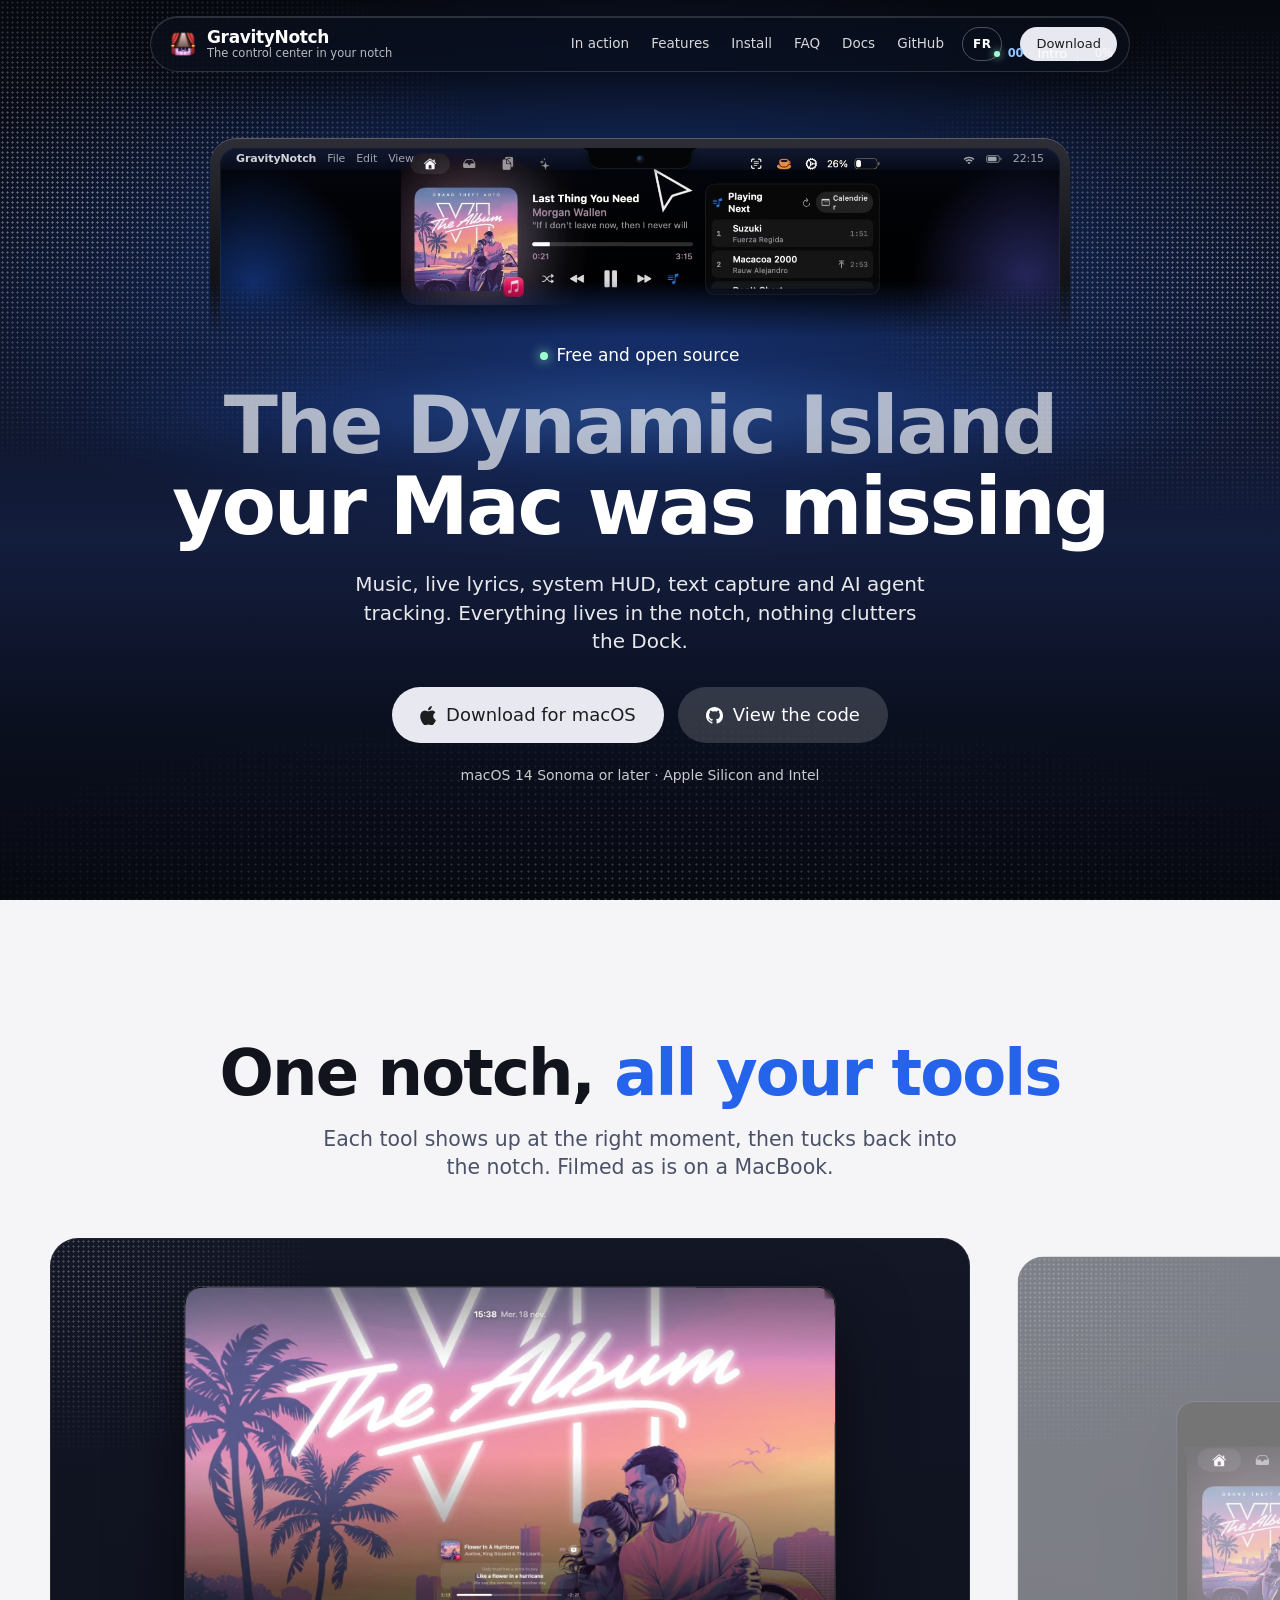
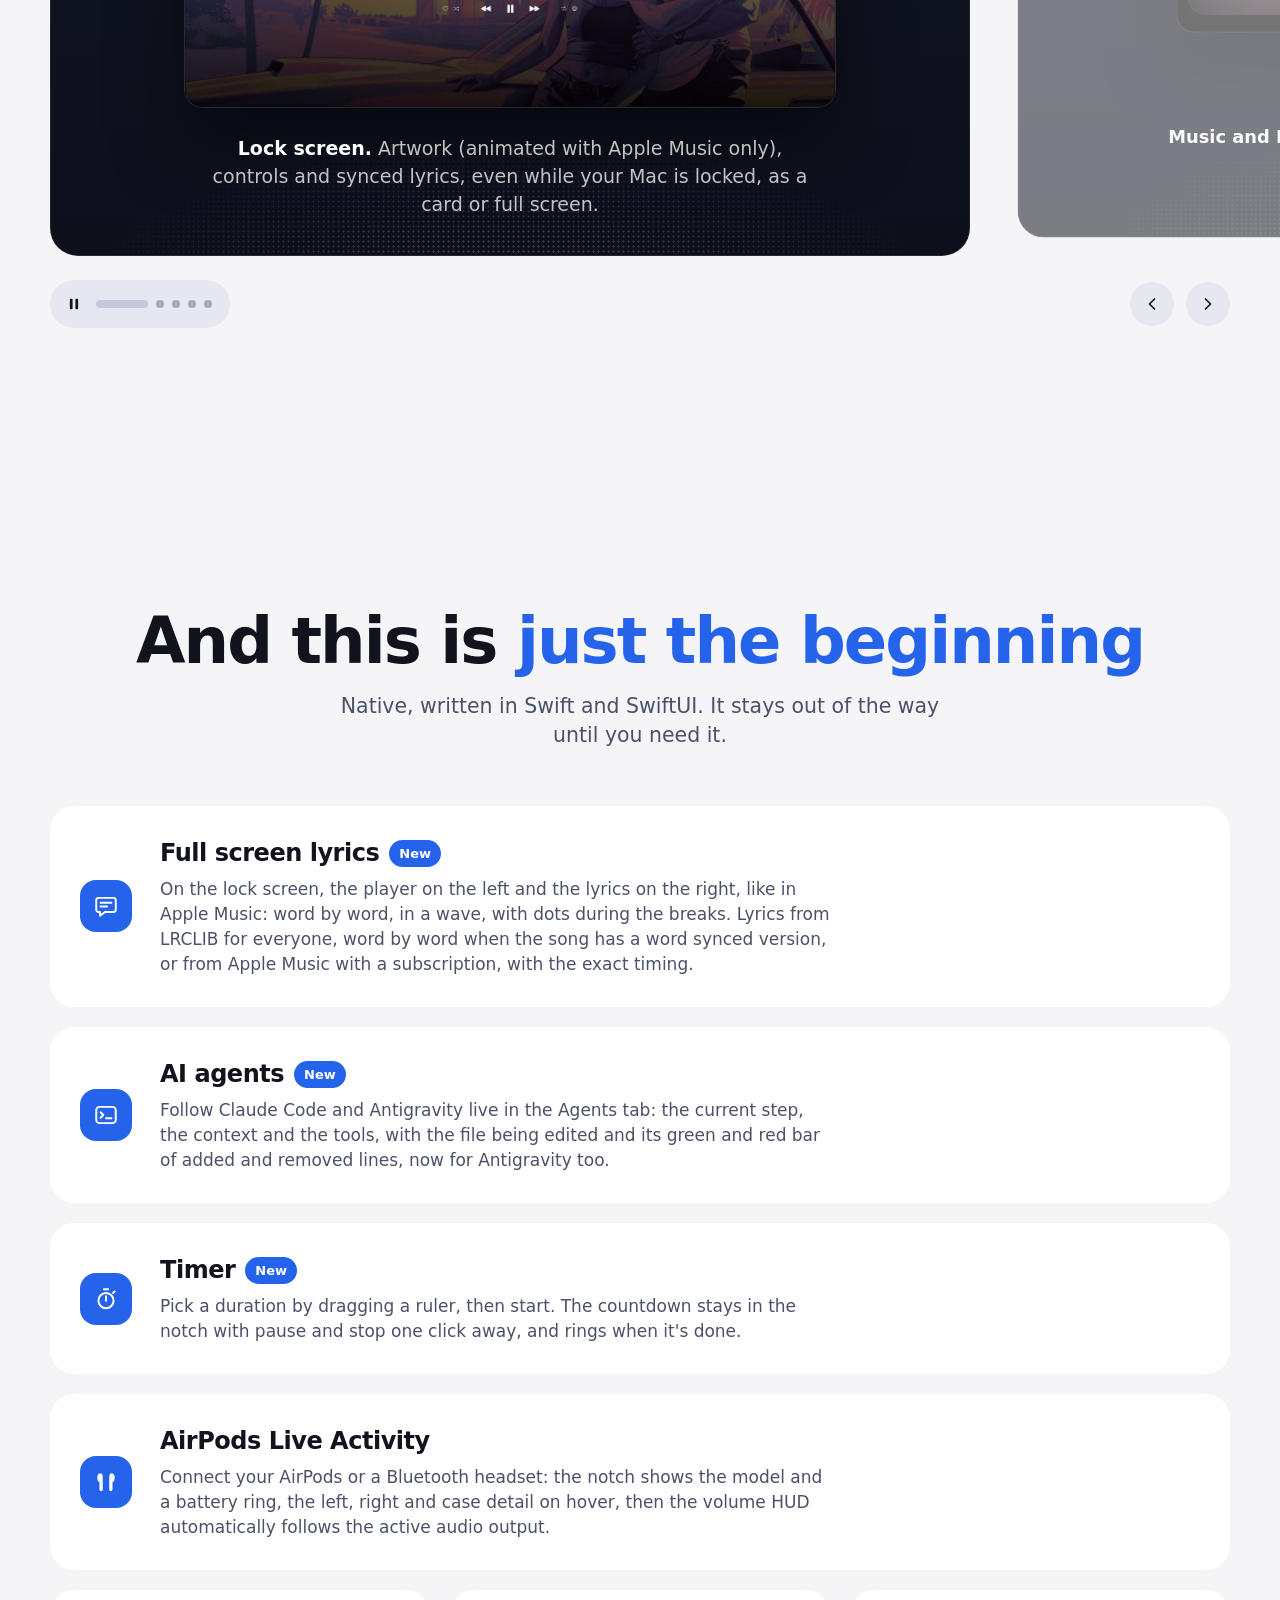
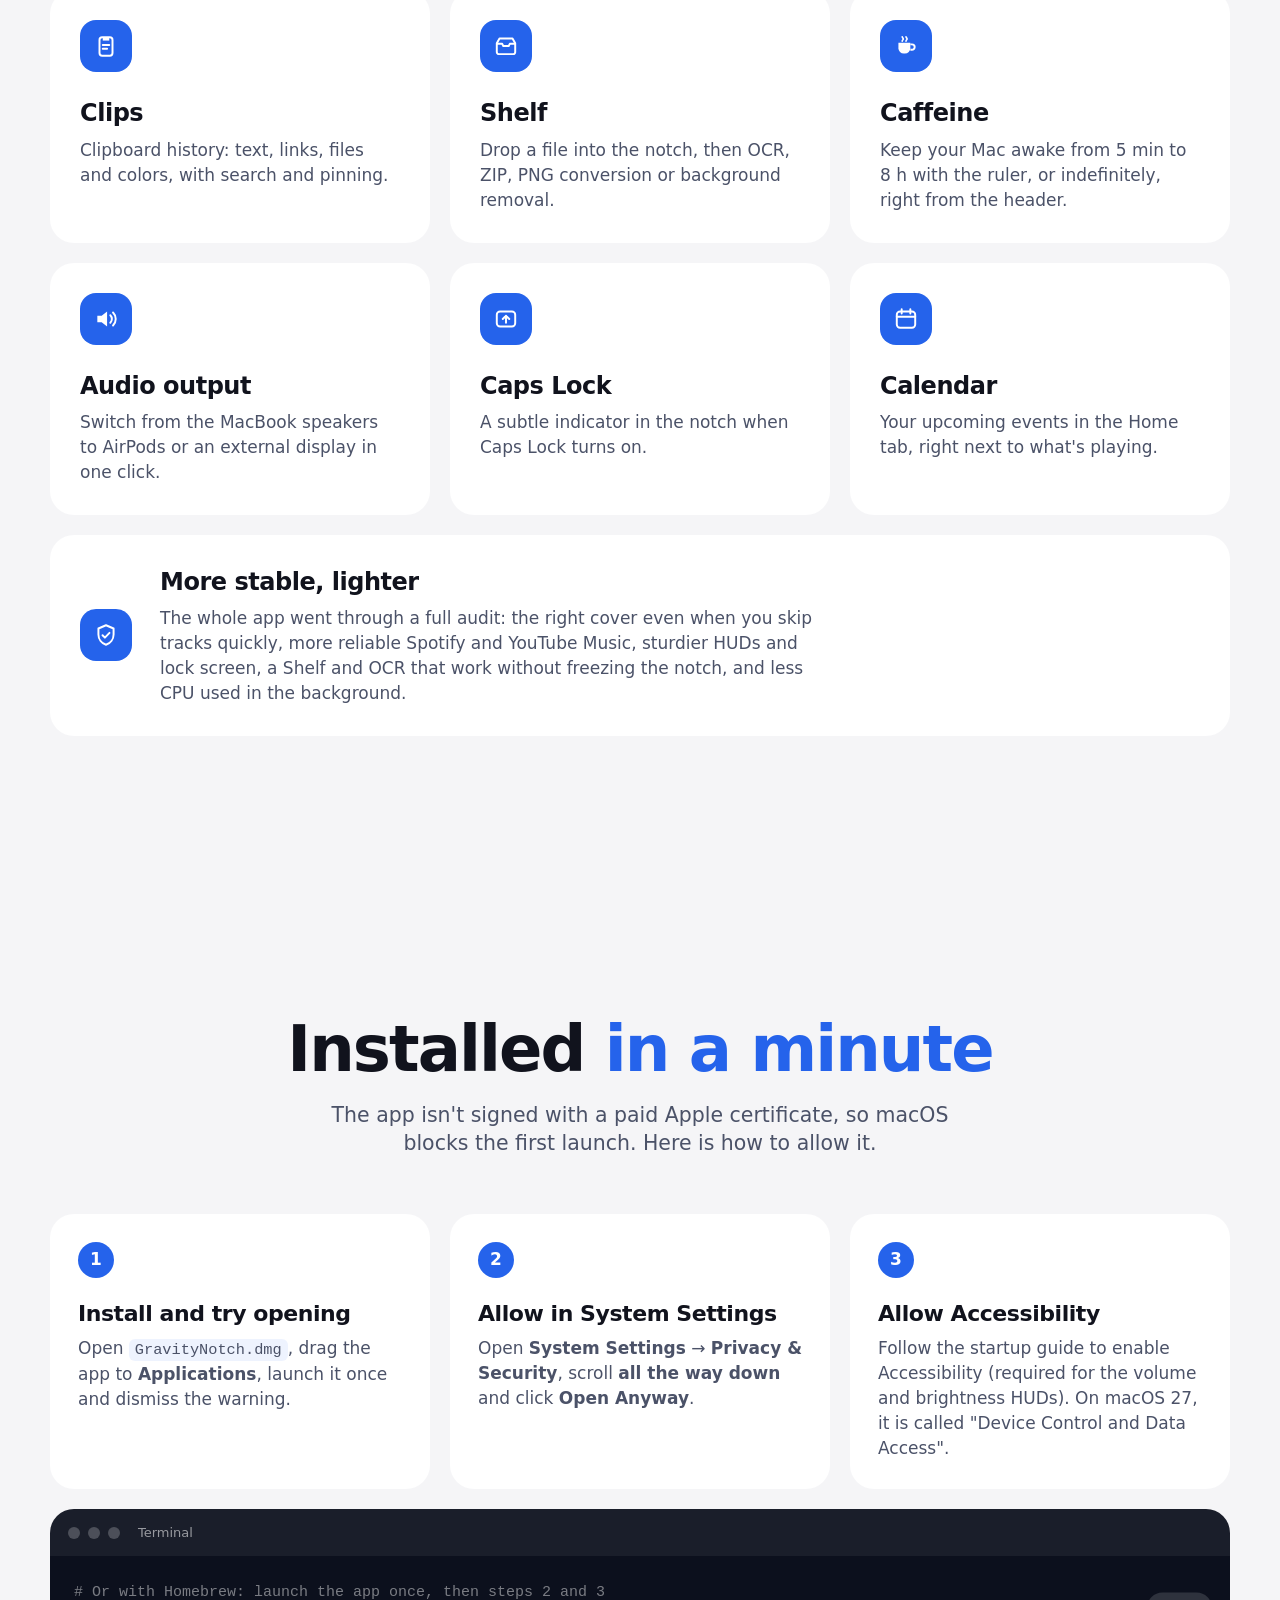
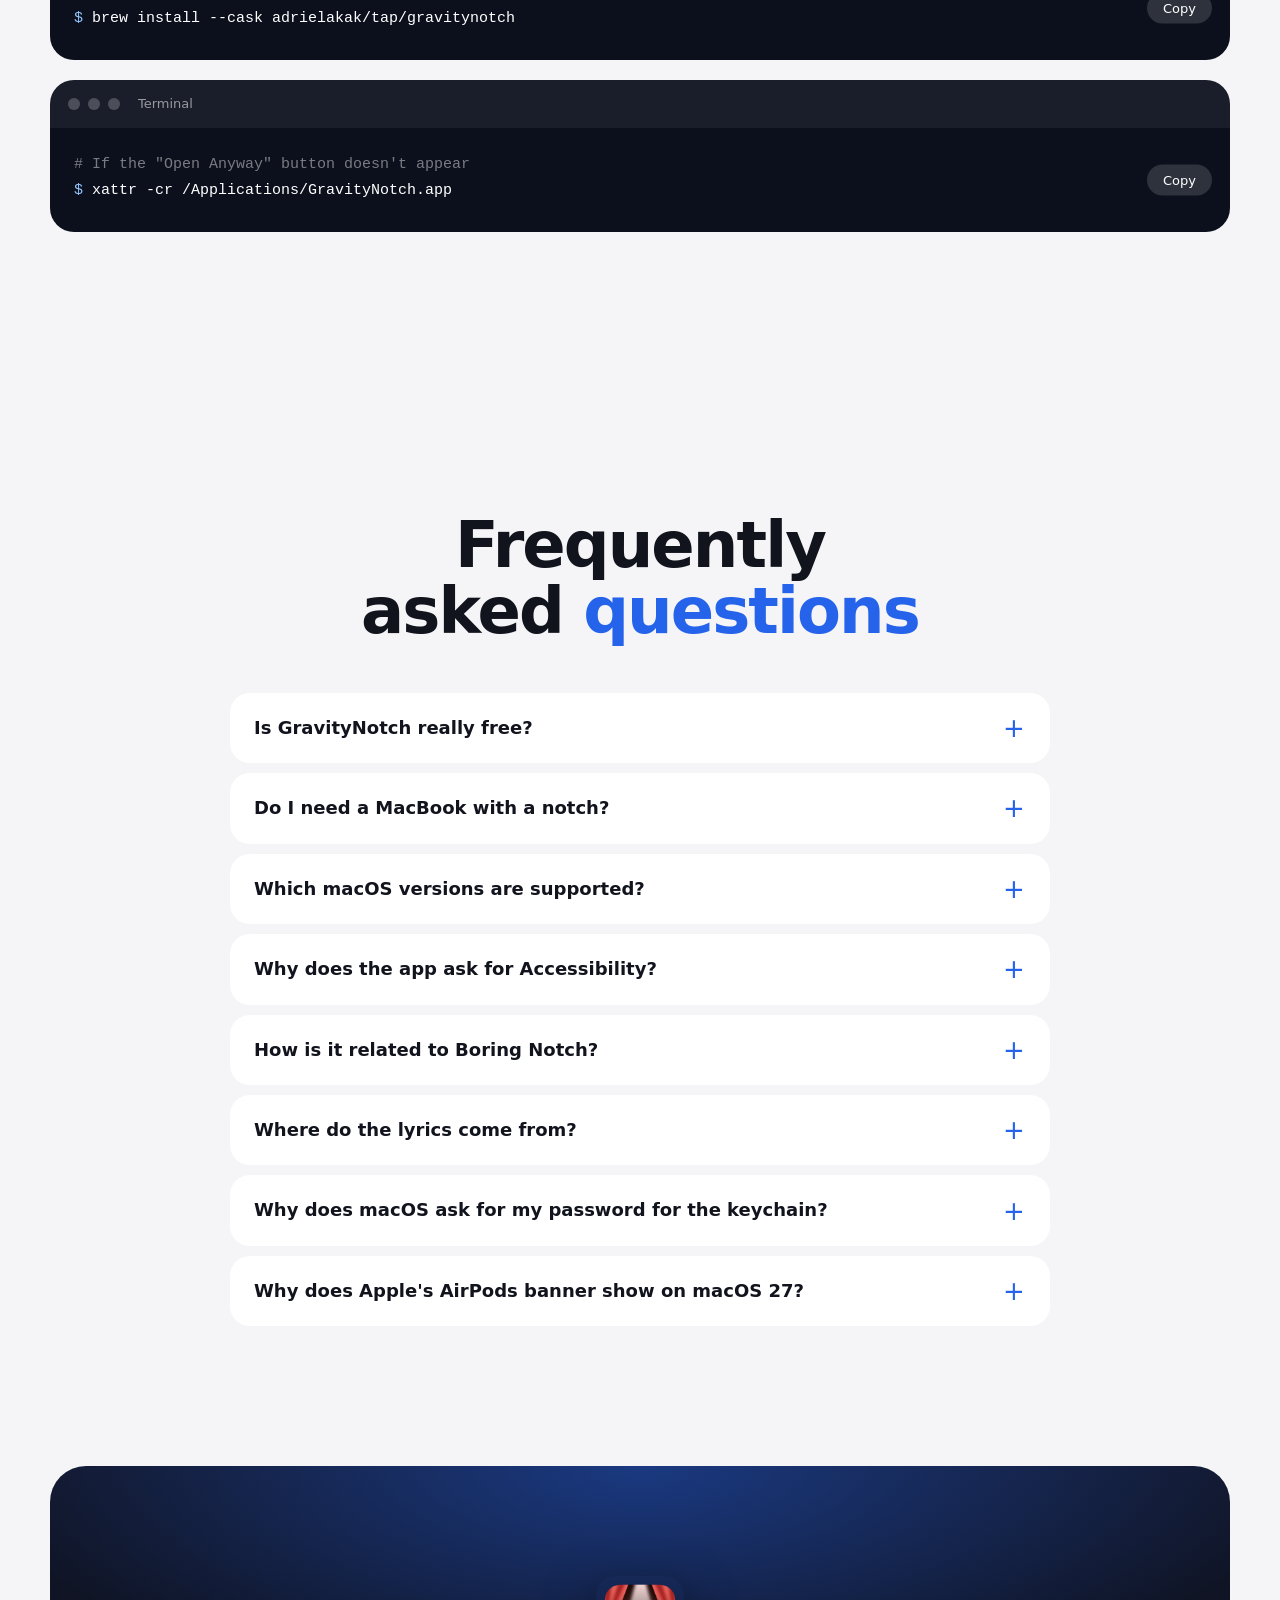
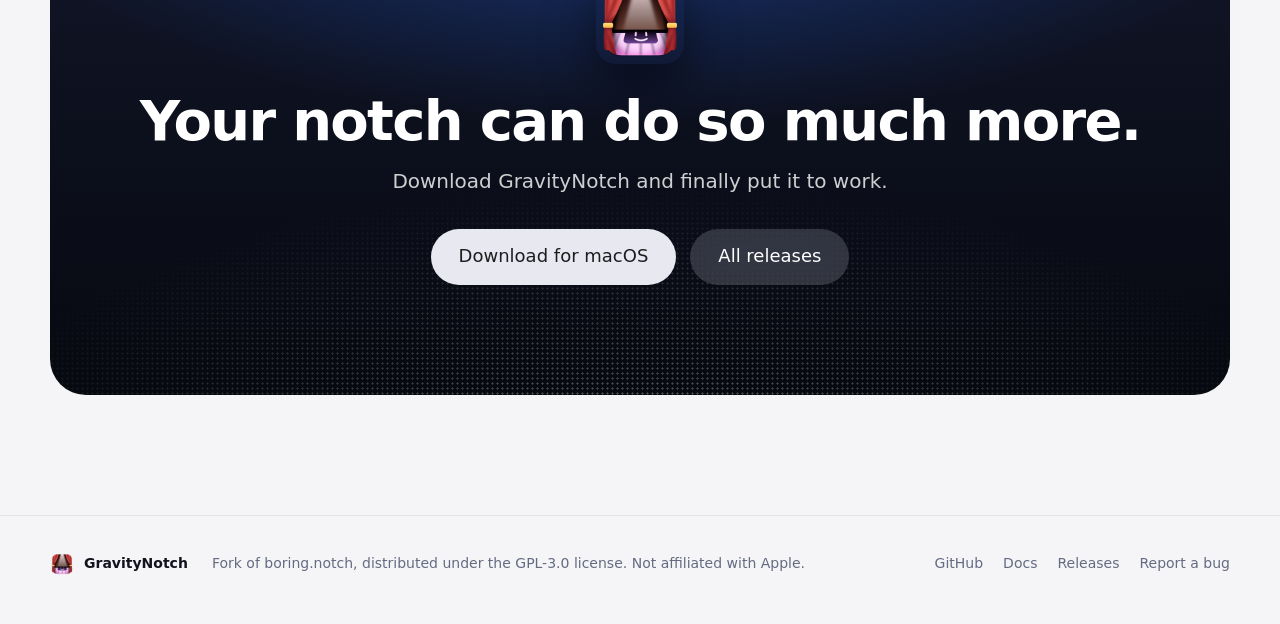
==== commit ff339108: "docs(site): add a documentation page for curious users A new docs.html, in French and English like t" ====
--- a/docs/index.html
+++ b/docs/index.html
@@ -18,7 +18,7 @@
   <meta name="twitter:description" content="La Dynamic Island de votre Mac. Gratuite et open source.">
   <meta name="twitter:image" content="https://adrielakak.github.io/GravityNotch/assets/og-preview.jpg">
   <link rel="icon" type="image/png" href="assets/favicon.png">
-  <link rel="stylesheet" href="styles.css?v=11">
+  <link rel="stylesheet" href="styles.css?v=12">
   <script>document.documentElement.classList.add("js", "at-hero");</script>
 </head>
 <body>
@@ -48,7 +48,8 @@
         <a href="#features" data-section="features" data-i18n="sec.features">Fonctionnalités</a>
         <a href="#install" data-section="install" data-i18n="sec.install">Installation</a>
         <a href="#faq" data-section="faq">FAQ</a>
-        <a href="https://github.com/adrielakak/GravityNotch" target="_blank" rel="noopener">GitHub</a>
+        <a href="docs.html" data-i18n="nav.docs">Docs</a>
+        <a class="nav-gh" href="https://github.com/adrielakak/GravityNotch" target="_blank" rel="noopener">GitHub</a>
       </nav>
       <button class="nav-lang" id="lang-toggle" type="button" lang="en" aria-label="Switch to English">EN</button>
       <a class="pill pill-sm pill-light nav-cta" href="https://github.com/adrielakak/GravityNotch/releases/latest/download/GravityNotch.dmg" data-i18n="nav.cta">Télécharger</a>
@@ -322,13 +323,14 @@
       <p data-i18n="footer.text">Fork de <a href="https://github.com/TheBoredTeam/boring.notch" target="_blank" rel="noopener">boring.notch</a>, distribué sous licence GPL-3.0. Non affilié à Apple.</p>
       <div class="footer-links">
         <a href="https://github.com/adrielakak/GravityNotch" target="_blank" rel="noopener">GitHub</a>
+        <a href="docs.html" data-i18n="nav.docs">Docs</a>
         <a href="https://github.com/adrielakak/GravityNotch/releases" target="_blank" rel="noopener">Releases</a>
         <a href="https://github.com/adrielakak/GravityNotch/issues" target="_blank" rel="noopener" data-i18n="footer.bug">Signaler un bug</a>
       </div>
     </div>
   </footer>
 
-  <script src="i18n.js?v=11"></script>
-  <script src="script.js?v=11"></script>
+  <script src="i18n.js?v=12"></script>
+  <script src="script.js?v=12"></script>
 </body>
 </html>
--- a/docs/styles.css
+++ b/docs/styles.css
@@ -381,6 +381,8 @@
     font-size: clamp(11.5px, 3.1vw, 13px);
     padding: 2px 0;
   }
+  /* Six links do not fit one phone row: GitHub stays reachable from the hero and the footer */
+  .nav-links .nav-gh { display: none; }
   .nav-links a.active-nav::after {
     bottom: -4px;
     width: 3.5px;
@@ -794,6 +796,85 @@
 .footer a { text-decoration: none; }
 .footer a:hover { color: var(--ultra); }
 
+/* ---------- Docs page ---------- */
+html[lang="fr"] [data-lang="en"],
+html[lang="en"] [data-lang="fr"] { display: none !important; }
+
+.hero.docs-hero { min-height: 0; padding: 150px var(--gutter) 96px; }
+.docs-hero .display { font-size: clamp(40px, 5.6vw, 72px); }
+.docs-quick { display: flex; flex-wrap: wrap; justify-content: center; gap: 10px; margin-top: 30px; }
+.docs-quick .pill { height: 36px; padding: 0 16px; font-size: 14px; }
+
+.docs-layout {
+  display: grid;
+  grid-template-columns: 210px minmax(0, 1fr);
+  gap: clamp(32px, 5vw, 72px);
+  align-items: start;
+  padding: clamp(56px, 7vw, 88px) 0 clamp(72px, 9vw, 120px);
+}
+.docs-toc { position: sticky; top: 104px; }
+.toc-title { margin: 0 0 12px; font-size: 12.5px; font-weight: 600; letter-spacing: 0.06em; text-transform: uppercase; color: var(--ink-3); }
+#toc { list-style: none; margin: 0; padding: 0; border-left: 1px solid rgb(17 19 29 / 0.1); }
+#toc a {
+  display: block; margin-left: -1px; padding: 6px 14px;
+  border-left: 2px solid transparent;
+  color: var(--ink-2); font-size: 15px; text-decoration: none;
+  transition: color 200ms ease, border-color 200ms ease;
+}
+#toc a.is-active { color: var(--ultra); border-left-color: var(--ultra); font-weight: 600; }
+@media (hover: hover) { #toc a:hover { color: var(--ink); } #toc a.is-active:hover { color: var(--ultra); } }
+
+.docs-content { min-width: 0; max-width: 820px; }
+.doc-section { scroll-margin-top: 96px; }
+.doc-section + .doc-section { margin-top: clamp(64px, 8vw, 96px); }
+.doc-head { display: flex; align-items: baseline; gap: 14px; margin-bottom: 18px; }
+.doc-num { font-family: var(--font-mono); font-size: 14px; font-weight: 600; color: var(--ultra); }
+.doc-head h2 { margin: 0; font-family: var(--font-display); font-size: clamp(30px, 3.6vw, 42px); font-weight: 600; letter-spacing: -0.03em; line-height: 1.1; text-wrap: balance; }
+.doc-lede { margin: 0 0 22px; font-size: clamp(17px, 1.5vw, 19px); color: var(--ink-2); text-wrap: pretty; }
+
+.doc-grid { display: grid; grid-template-columns: repeat(2, minmax(0, 1fr)); gap: 16px; }
+.doc-grid + .doc-card, .doc-card + .doc-grid, .doc-card + .doc-card, .doc-grid + .doc-note { margin-top: 16px; }
+.doc-grid > .doc-card { margin-top: 0; }
+.doc-card { background: #fff; border-radius: var(--radius-tile); padding: 26px 28px; scroll-margin-top: 96px; }
+.doc-card h3 { margin: 0 0 10px; font-family: var(--font-display); font-size: 20px; font-weight: 600; letter-spacing: -0.02em; }
+.doc-card p, .doc-card ul, .doc-card ol { margin: 0 0 12px; color: var(--ink-2); }
+.doc-card > :last-child { margin-bottom: 0; }
+.doc-card ul, .doc-card ol { padding-left: 20px; }
+.doc-card li + li { margin-top: 6px; }
+.doc-card b, .doc-lede b { color: var(--ink); font-weight: 600; }
+.docs-content a { color: var(--ultra); }
+
+.doc-table { margin-top: 6px; border-top: 1px solid rgb(17 19 29 / 0.08); }
+.doc-table > div { display: grid; grid-template-columns: 190px minmax(0, 1fr); gap: 16px; padding: 12px 0; border-bottom: 1px solid rgb(17 19 29 / 0.08); }
+.doc-table > div:last-child { border-bottom: 0; padding-bottom: 0; }
+.doc-table span { color: var(--ink-2); }
+
+.doc-note { margin: 0; padding: 12px 16px; border-radius: 14px; background: rgb(37 99 235 / 0.07); color: var(--ink-2); font-size: 15.5px; }
+.doc-card .doc-note { margin-top: 12px; }
+.doc-code { margin: 4px 0 12px; padding: 14px 18px; border-radius: 14px; background: var(--shadow-ink); color: #fff; font-size: 14.5px; overflow-x: auto; }
+.doc-code code { padding: 0; background: none; color: inherit; }
+.path { padding: 1px 7px; border-radius: 6px; background: rgb(17 19 29 / 0.05); color: var(--ink); font-weight: 600; -webkit-box-decoration-break: clone; box-decoration-break: clone; }
+kbd {
+  display: inline-flex; justify-content: center; min-width: 24px; margin: 0 1px; padding: 1px 7px;
+  border: 1px solid rgb(17 19 29 / 0.14); border-bottom-width: 2px; border-radius: 7px;
+  background: #f4f5f8; color: var(--ink); font-family: var(--font-text); font-size: 13px; font-weight: 600;
+}
+.docs-content .faq { margin-top: 0; }
+.docs-content .faq summary { font-size: 17px; }
+
+@media (max-width: 900px) {
+  .docs-layout { grid-template-columns: minmax(0, 1fr); }
+  .docs-toc { position: static; background: #fff; border-radius: var(--radius-tile); padding: 20px 22px; }
+  #toc { columns: 2; column-gap: 20px; border-left: 0; }
+  #toc a { margin-left: 0; padding: 5px 0; border-left: 0; }
+}
+@media (max-width: 680px) {
+  .hero.docs-hero { padding: 132px var(--gutter) 72px; }
+  .doc-grid { grid-template-columns: minmax(0, 1fr); }
+  .doc-card { padding: 22px; }
+  .doc-table > div { grid-template-columns: minmax(0, 1fr); gap: 2px; }
+}
+
 /* ---------- Reveal on scroll ---------- */
 .js .reveal {
   opacity: 0;
